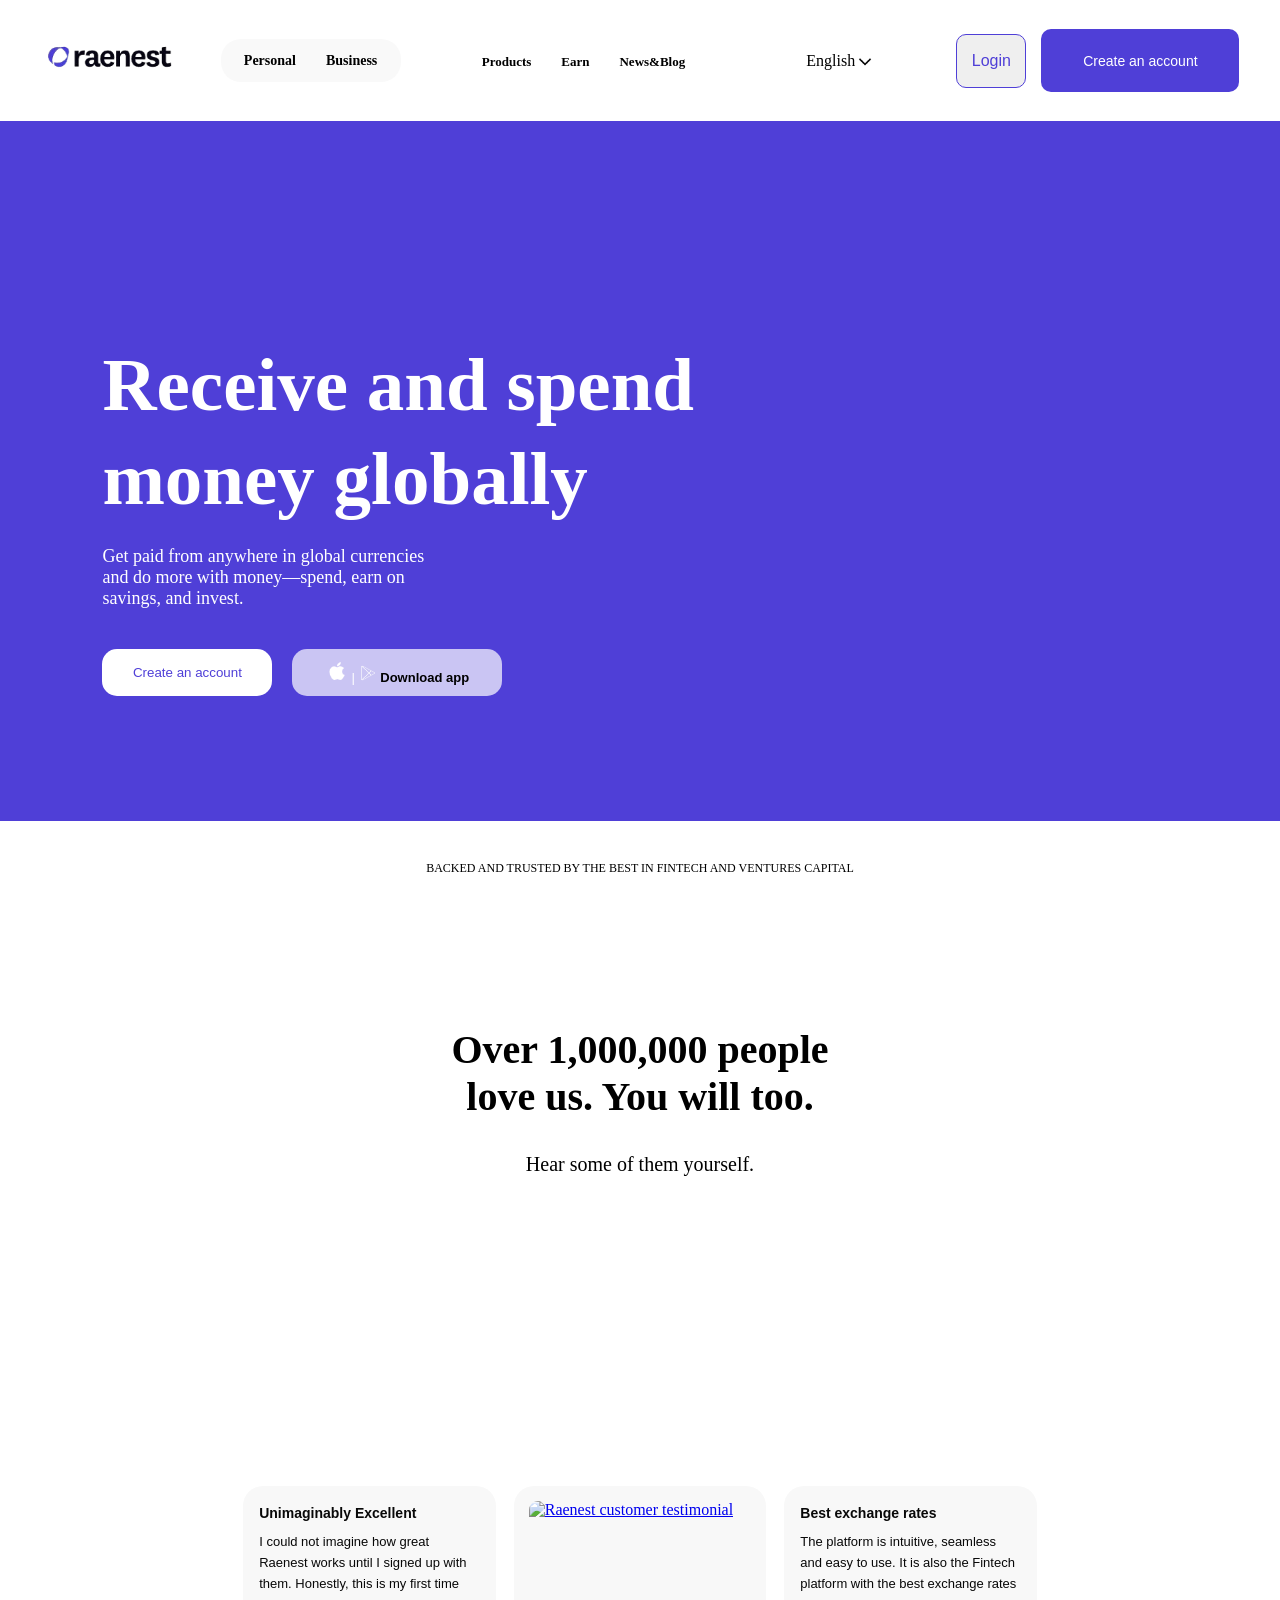
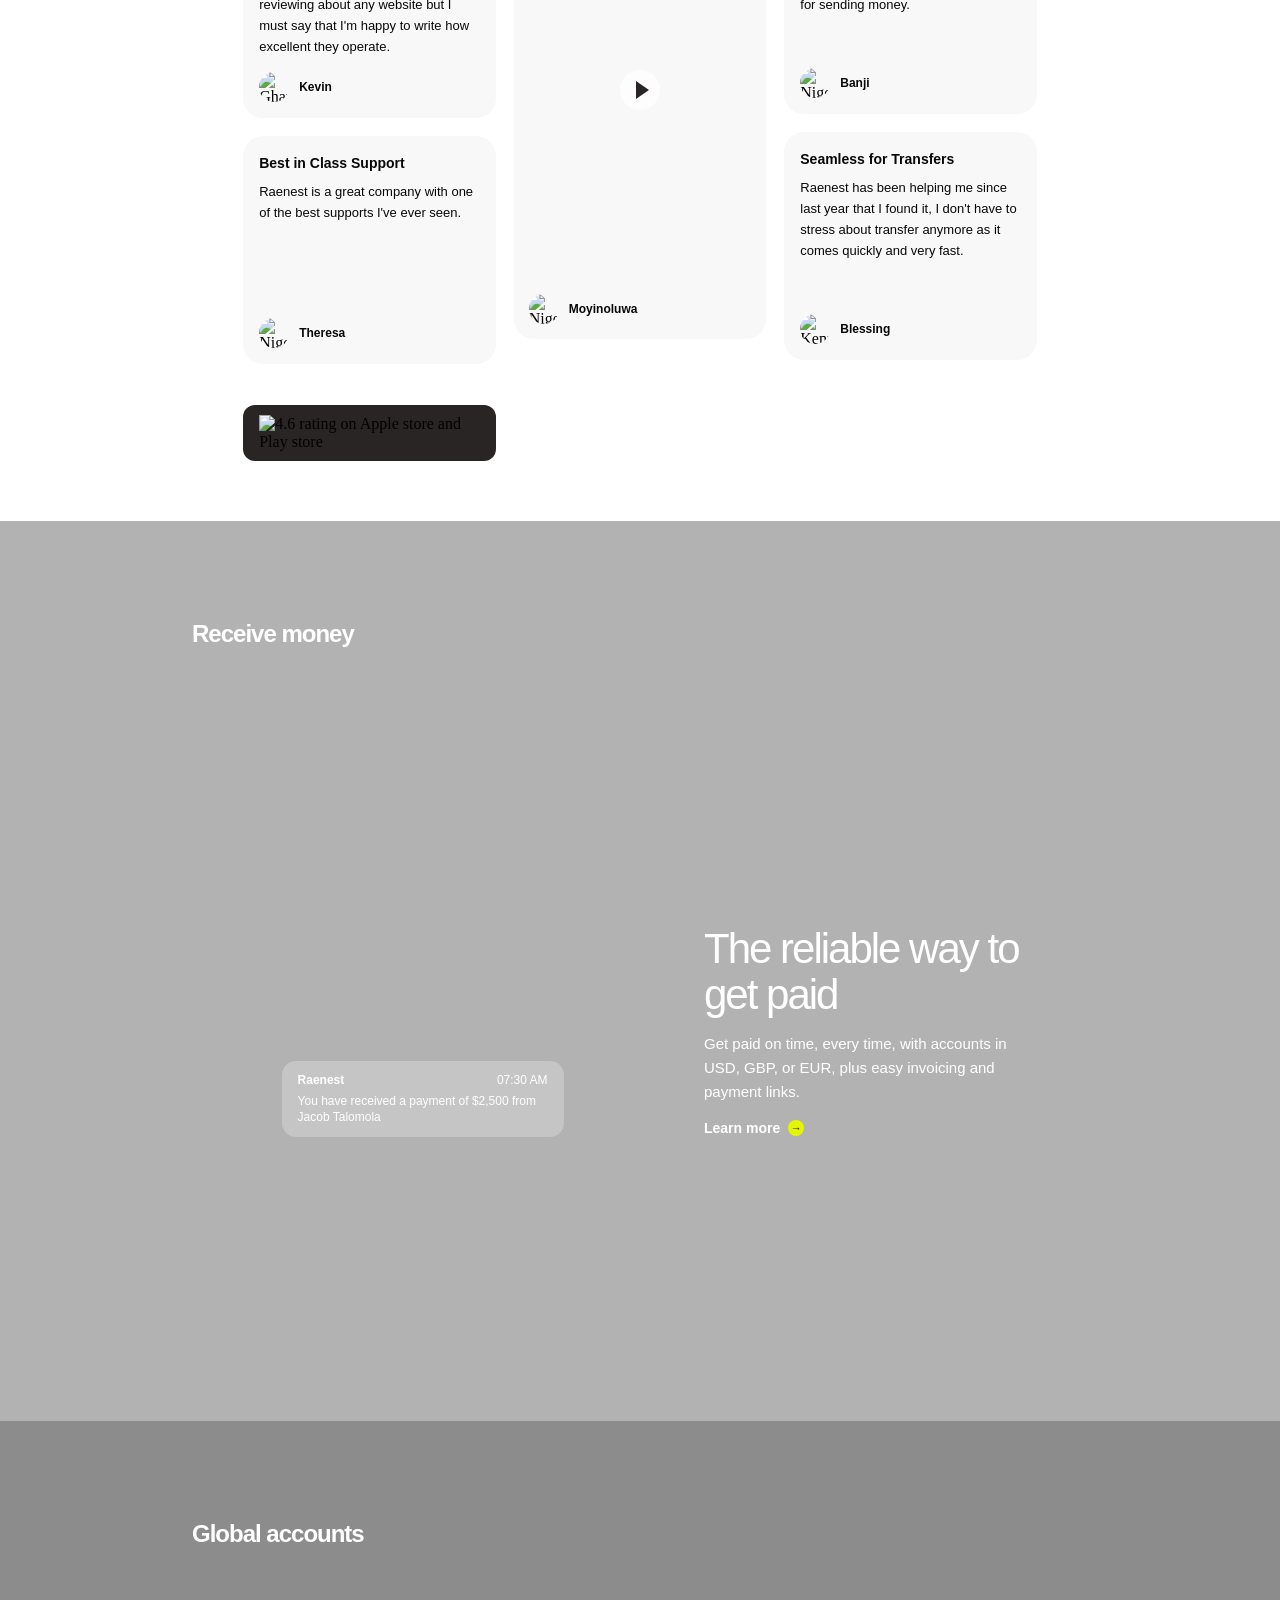
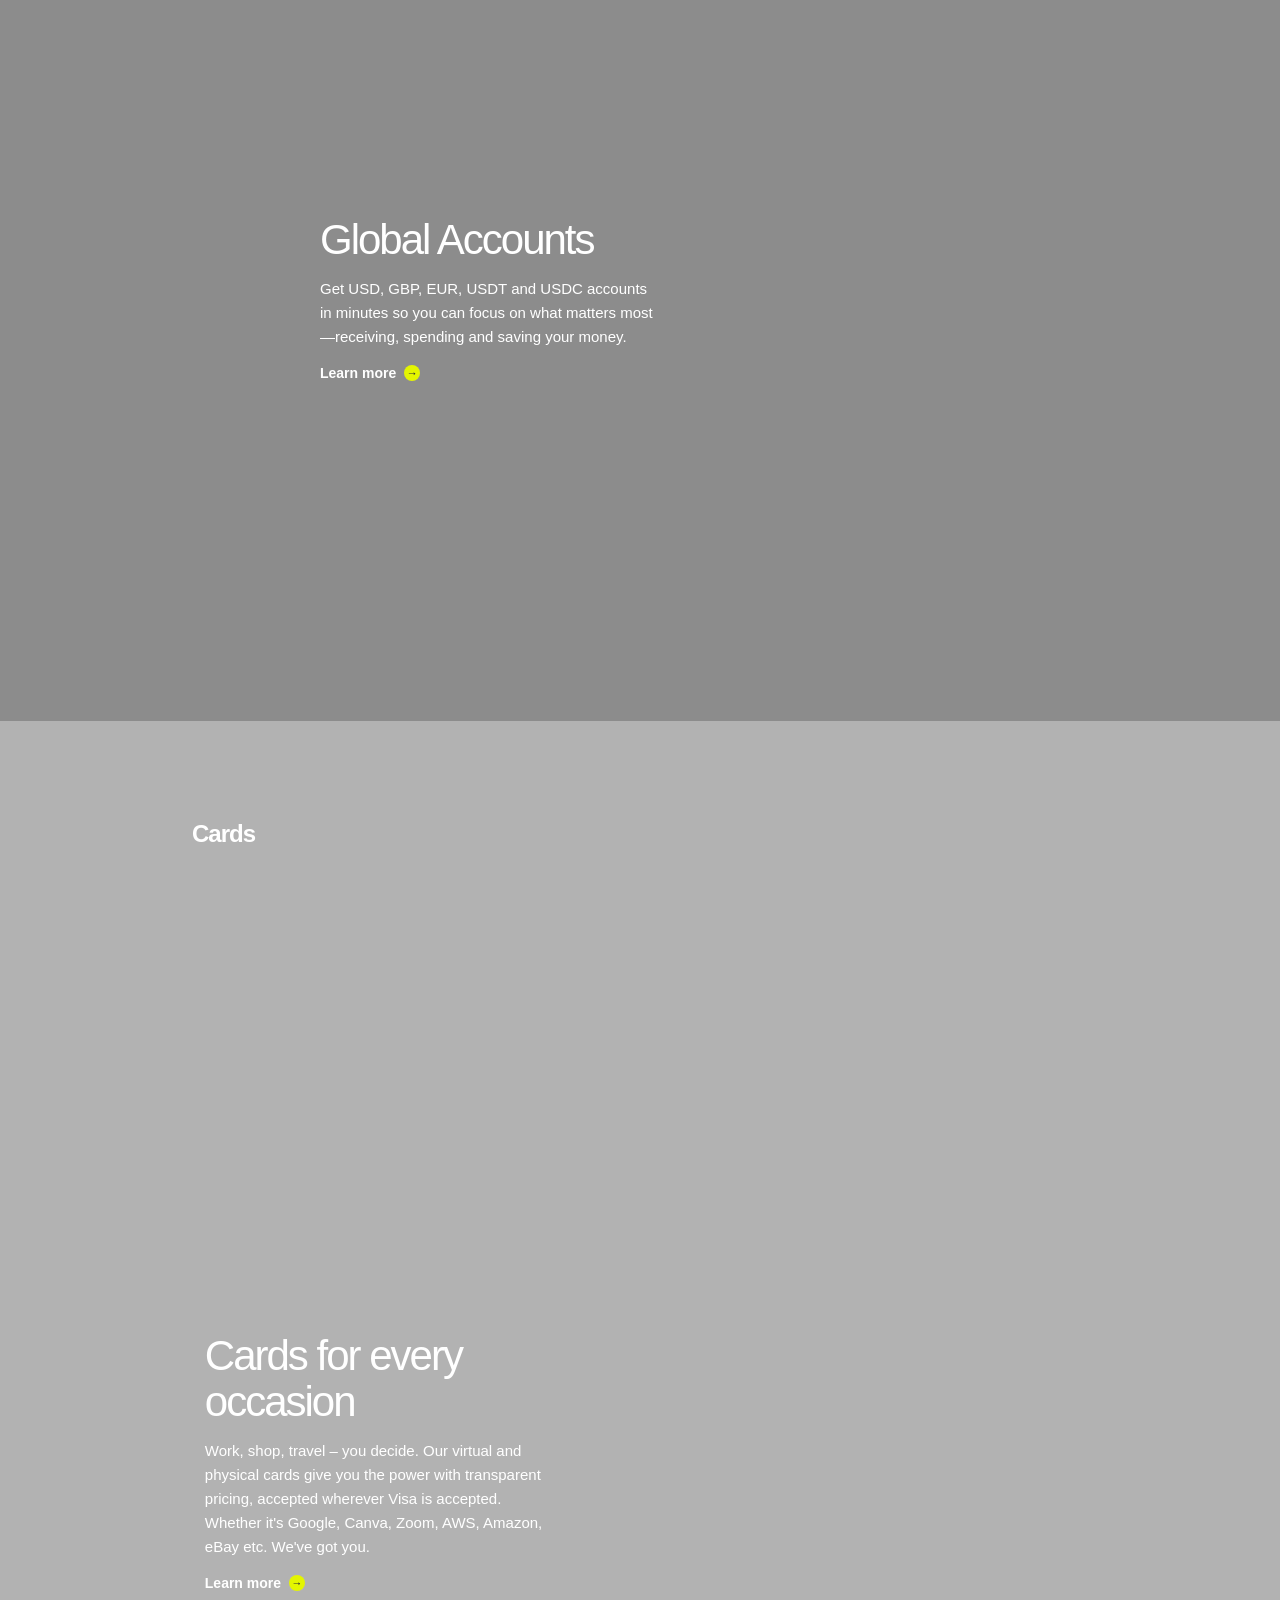
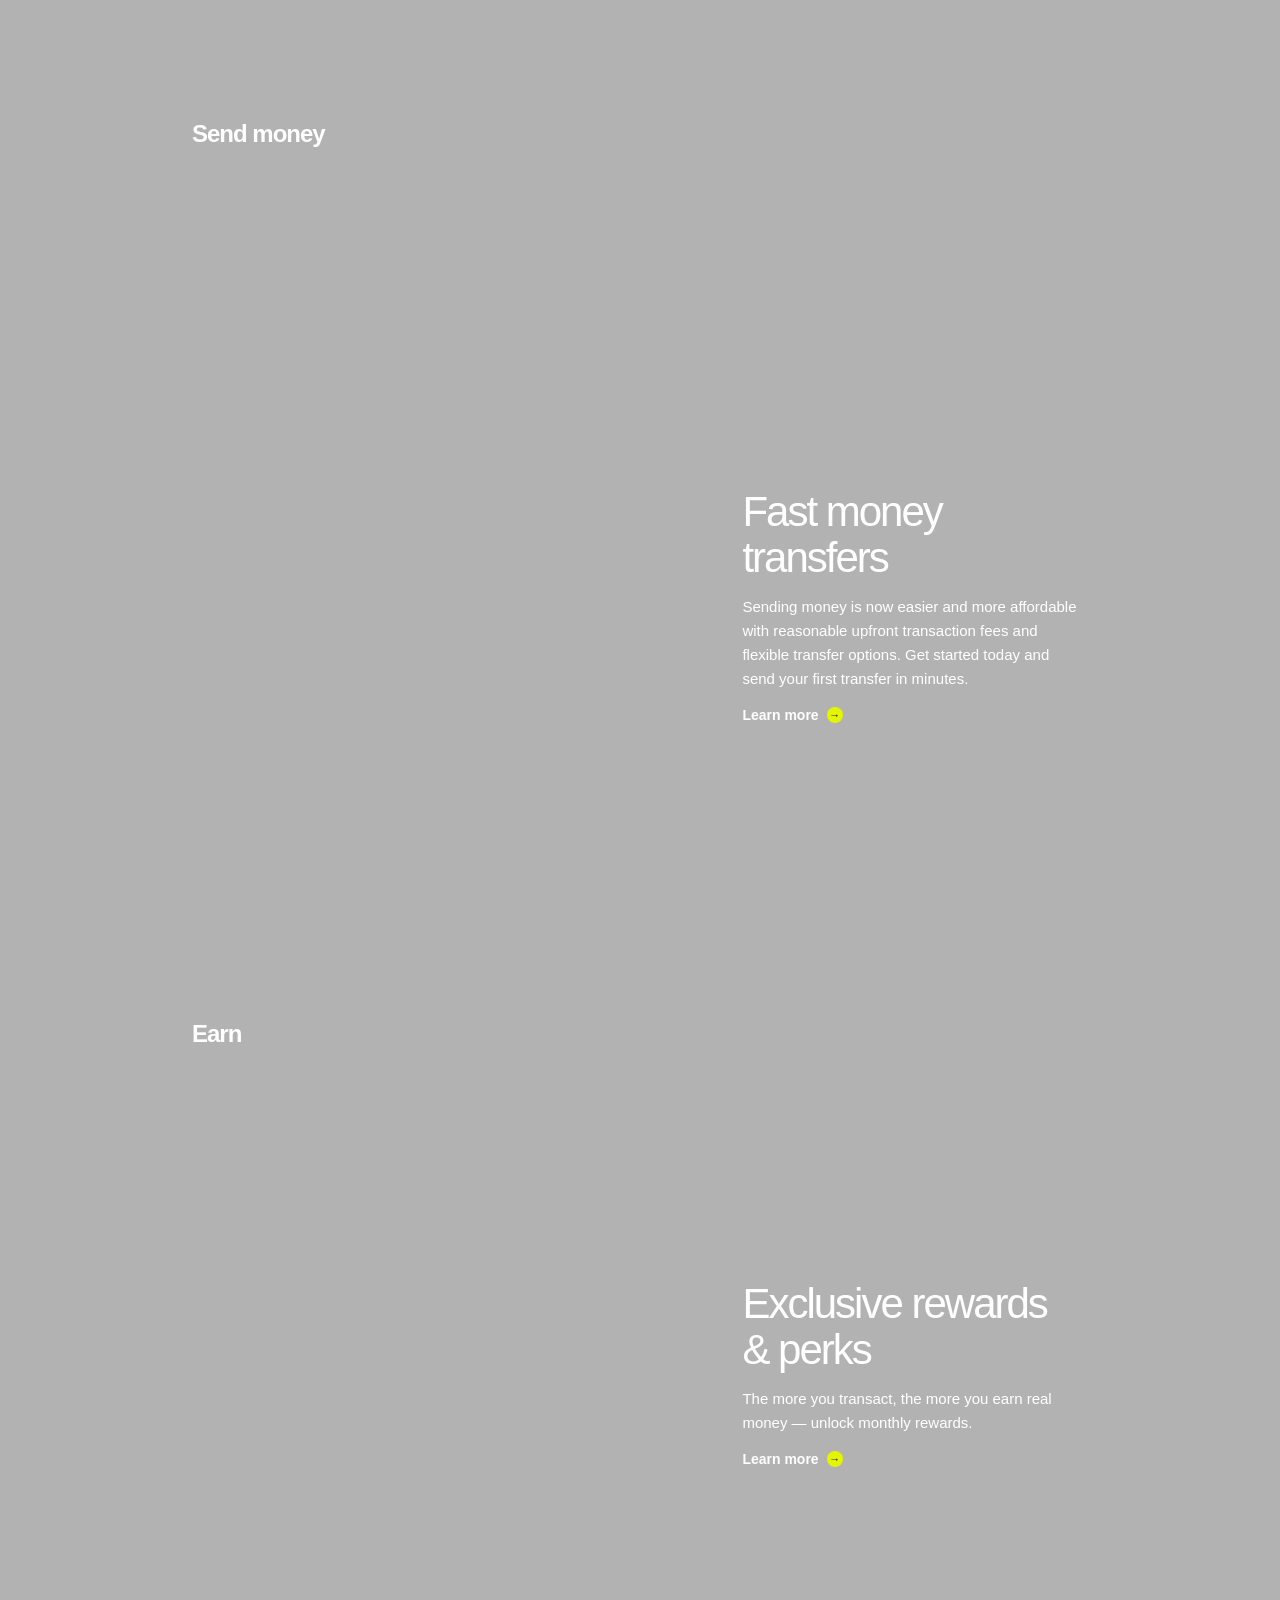
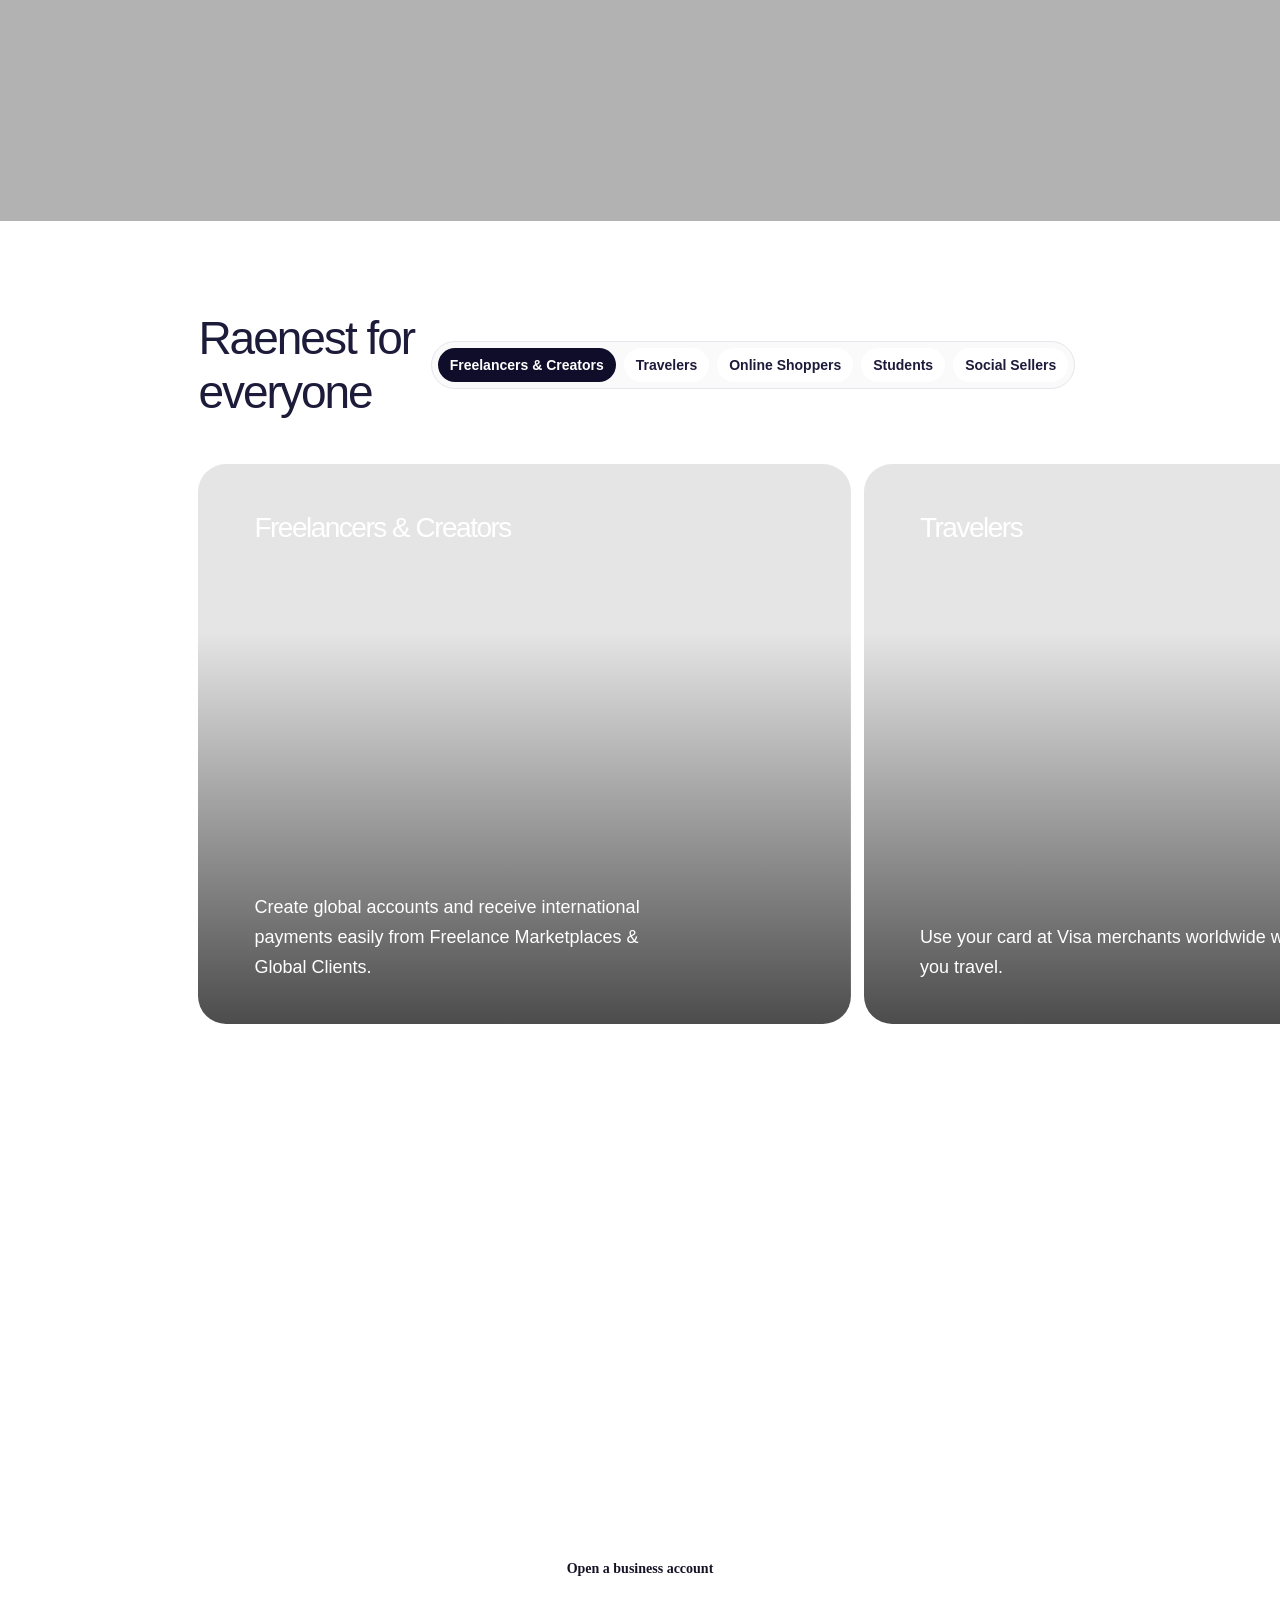
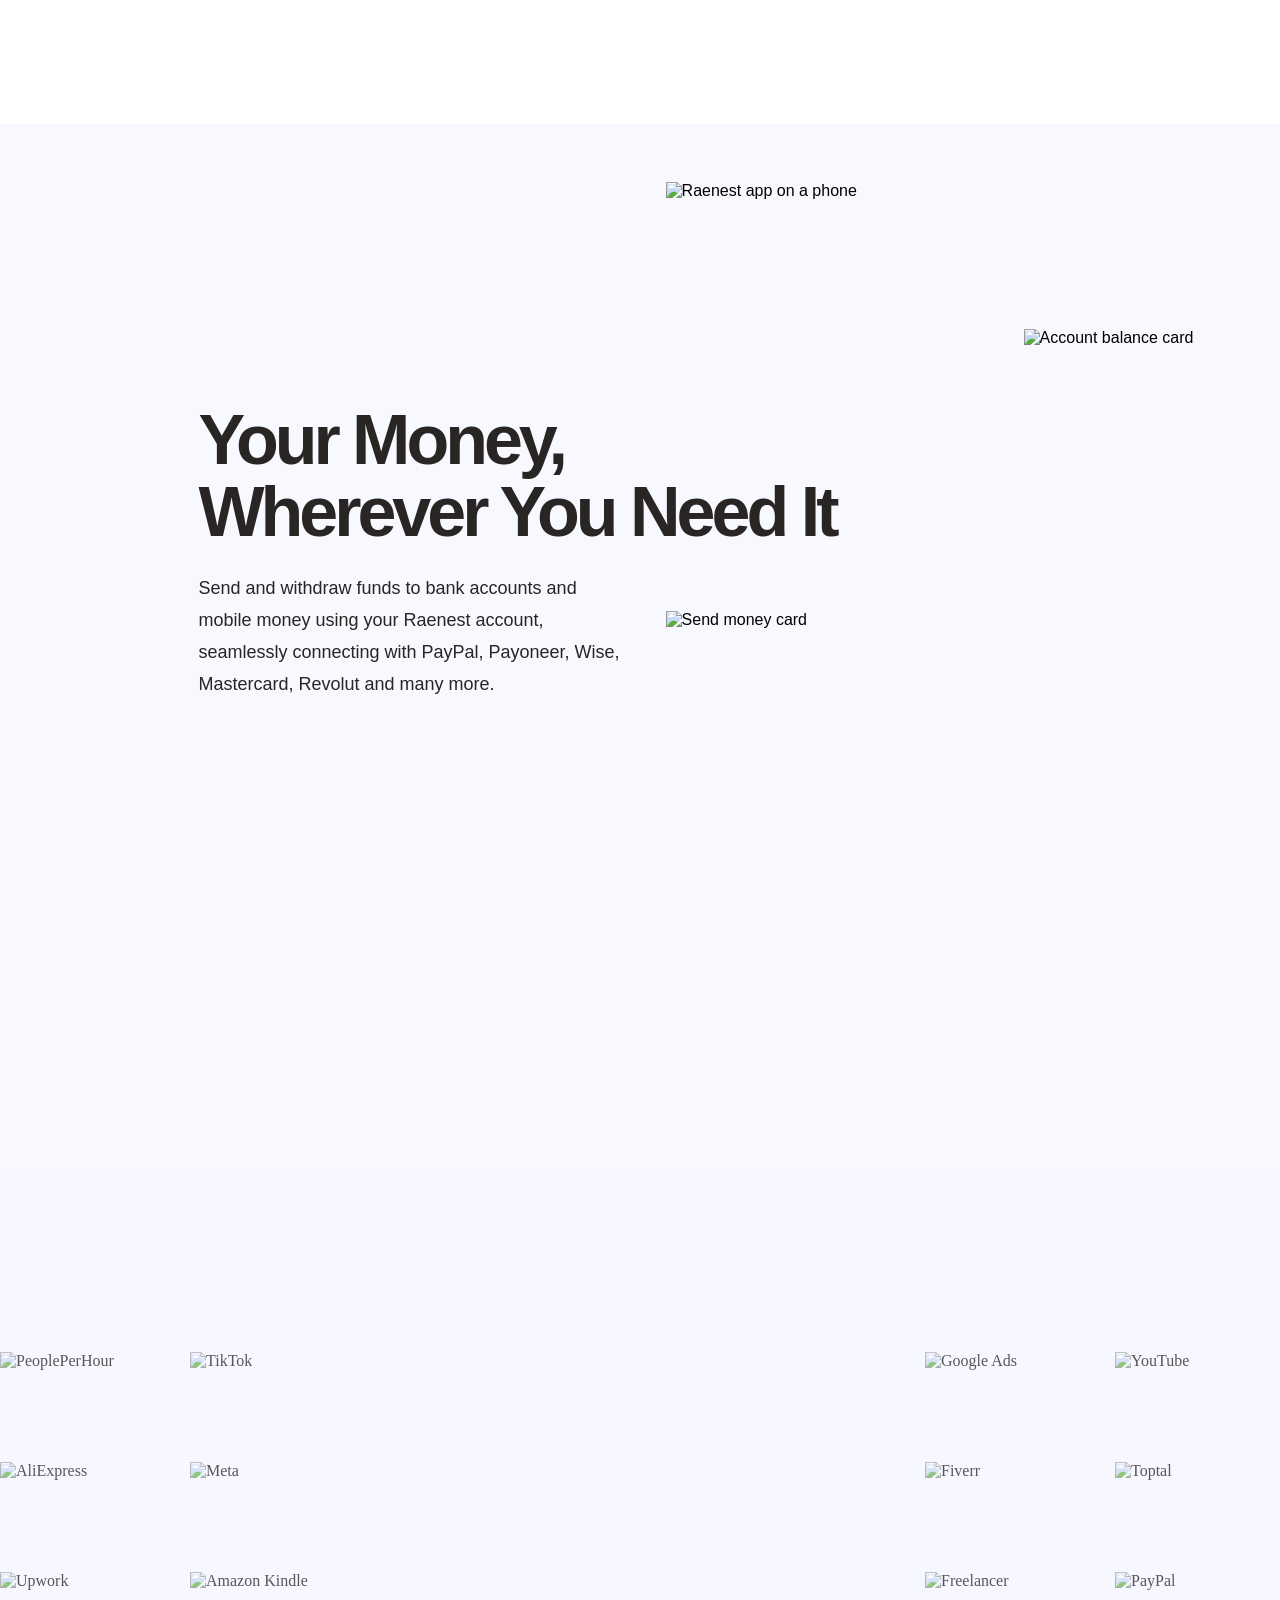
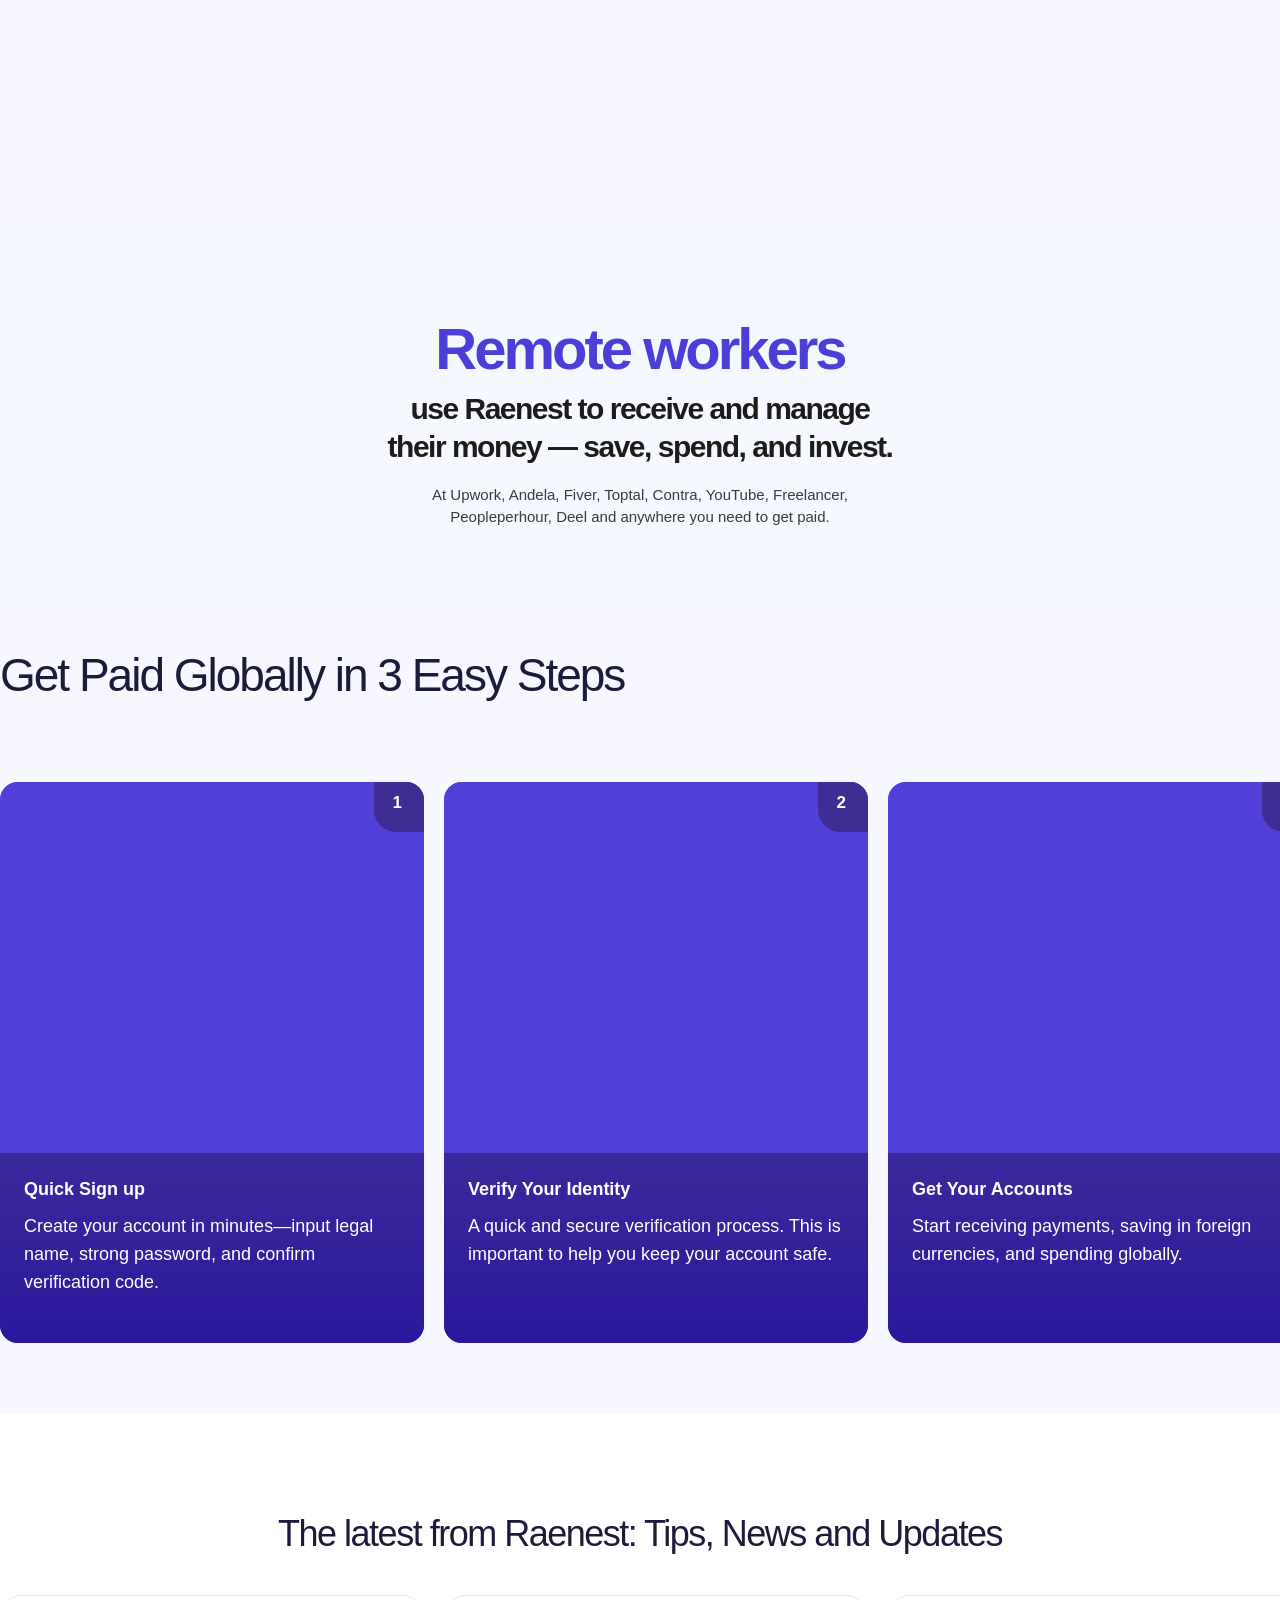
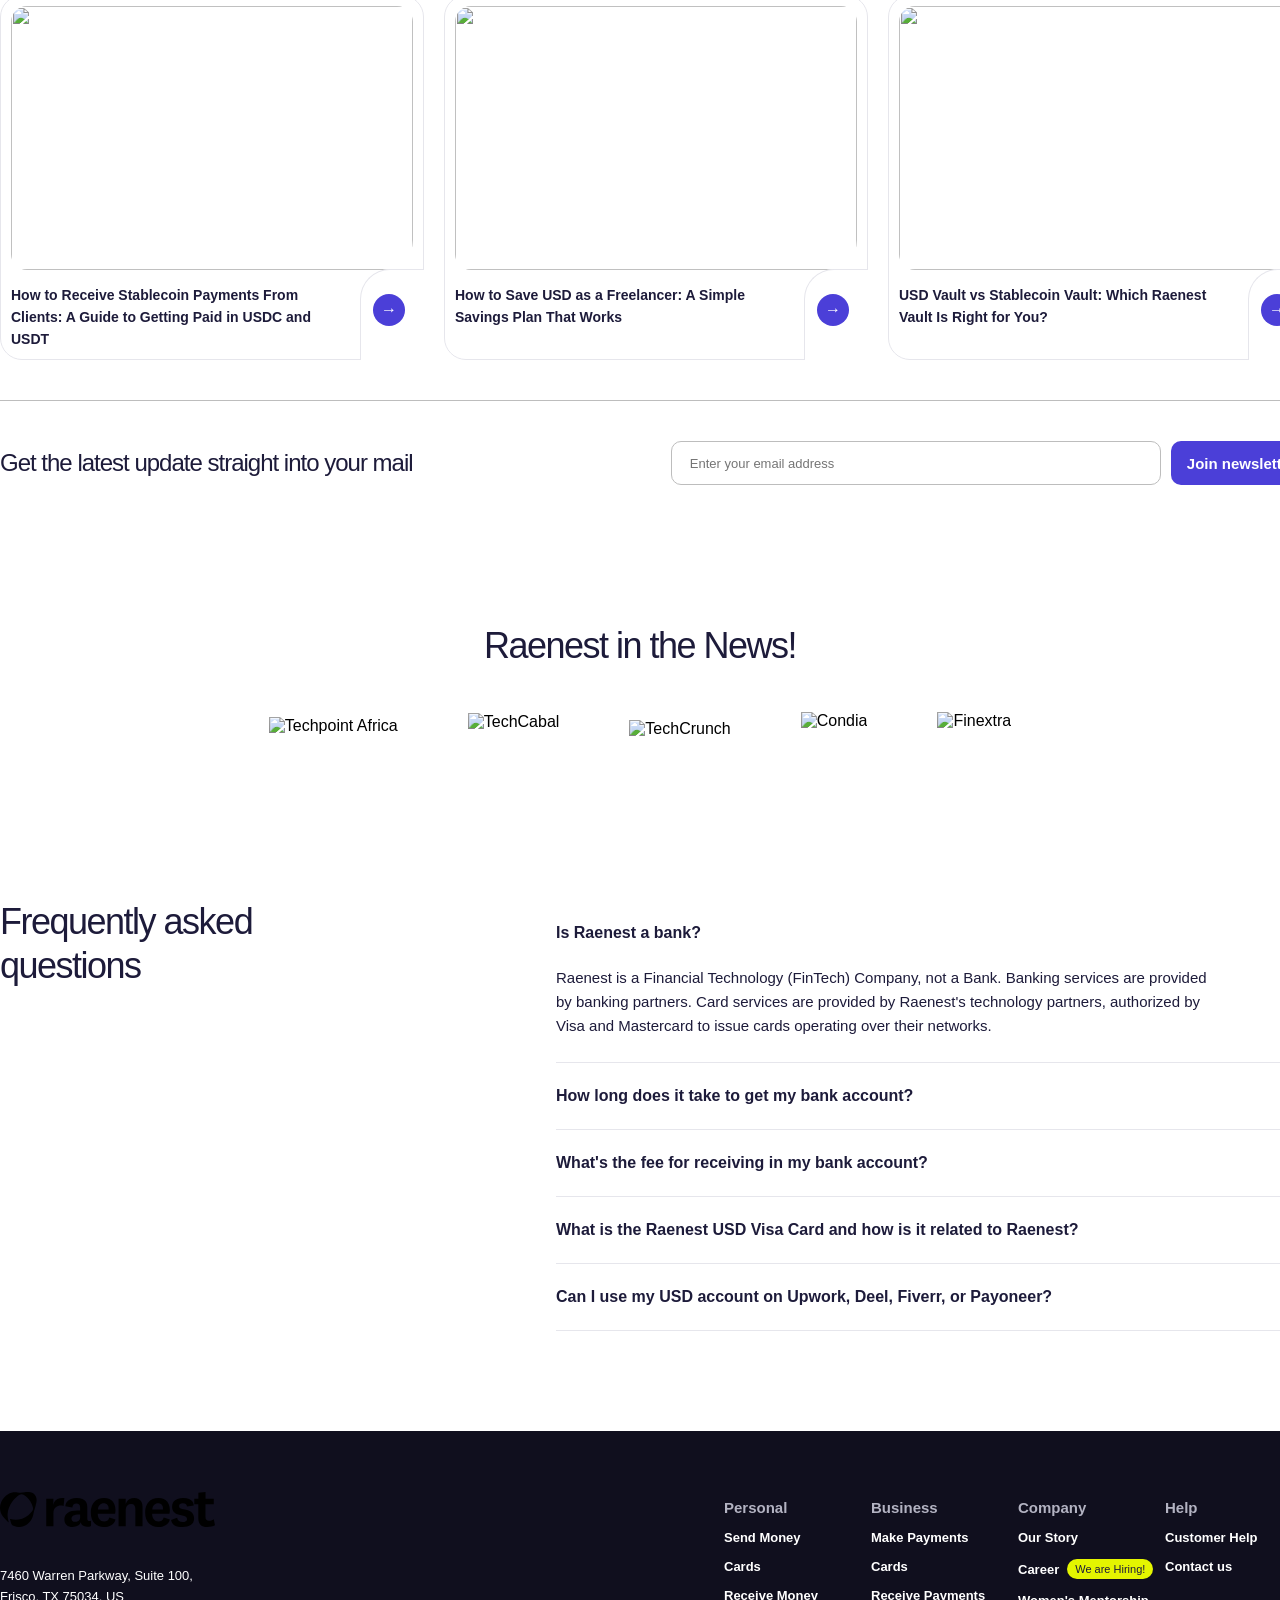
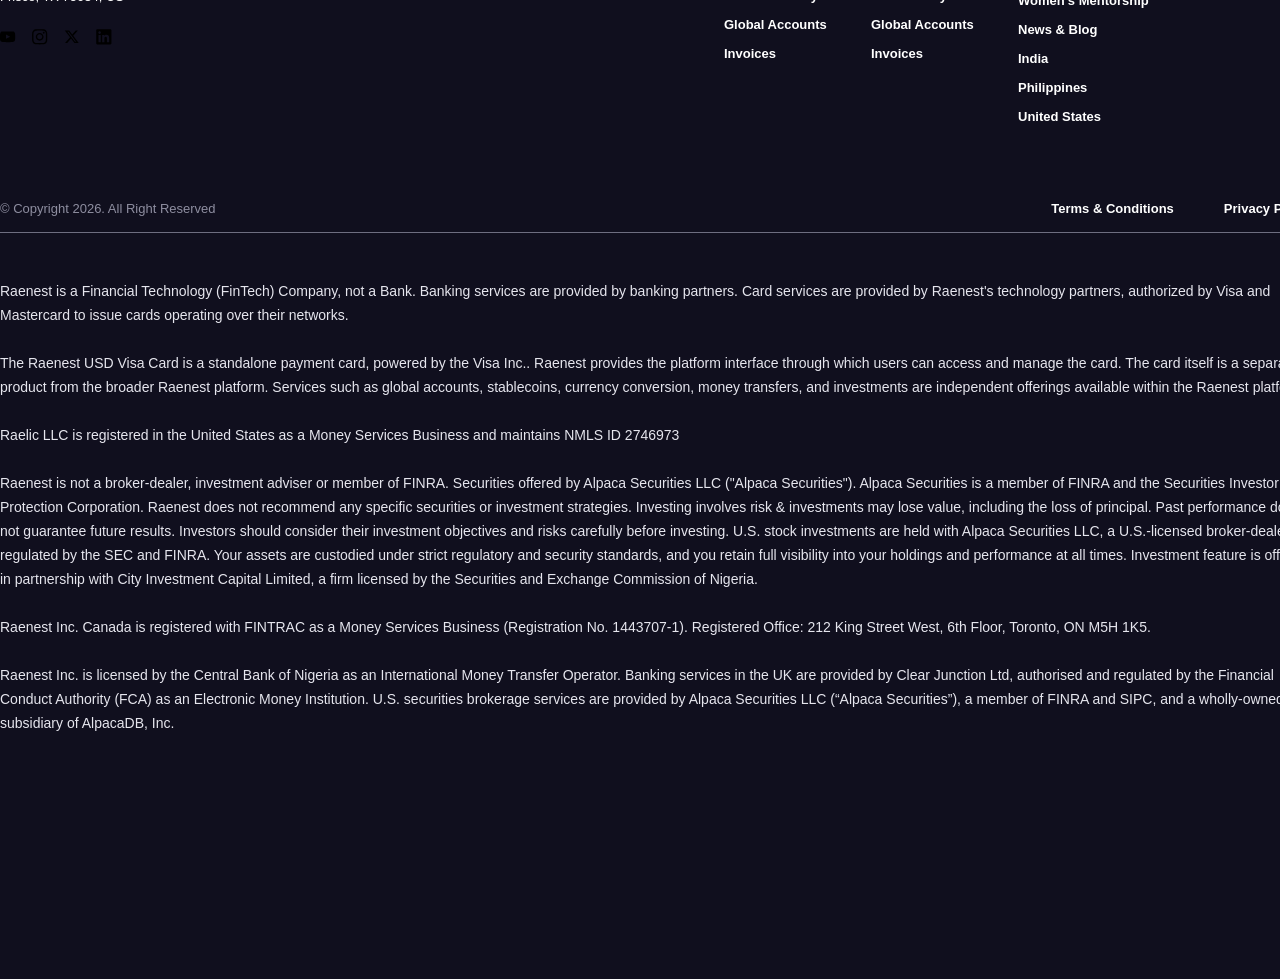
==== index.html @ e247057a "initial website upload" ====
<!DOCTYPE html>
<html lang="en">
<head>
    <meta charset="UTF-8">
    <meta name="viewport" content="width=device-width, initial-scale=1.0">
    <title>Primary</title>
    <link rel="stylesheet" href="styling.css">
    <link href="https://cdn.jsdelivr.net/npm/bootstrap@6.0.0-alpha.1/dist/css/bootstrap.min.css" rel="stylesheet" integrity="sha384-B/GM4XqrwHnWXNOWMbloTmrYXZg10cakYGmpfsR/bbzQ6JAJI4ihuyADKLnBgrCe" crossorigin="anonymous">
<script type="module" src="https://cdn.jsdelivr.net/npm/bootstrap@6.0.0-alpha.1/dist/js/bootstrap.bundle.min.js" integrity="sha384-1a/pXj49ZQ1aHEmrJ+gMw1otqoVsYwlEnlD8mIfY2TV03r20Y0CN7uqx1tQogjPL" crossorigin="anonymous"></script>
</head>
<body>
    <nav>
   <div class="right">
     <a href="./index.html"><img src="rae-removebg-preview.png" alt="" width="140px"></a>
     <div class="nav-links">
    <a href="index.html">Personal</a>
    <a href="business.html">Business</a>
</div>
   </div>

    <div class="dropdown">
      <!-- products-items  -->

        <div class="products-items">
        <a href="" class="boss">Products</a>

        <div class="list">
        
         <a href="" class="item">
          <div class="normal"><img src="https://cdn.prod.website-files.com/67d8614570bbea9ea5932686/680ce2bf1e6a785ba85c13cb_Transfer.svg" alt=""></div>
         
         <div class="droptext">
        <h6>Send Money</h6>
          <small>Global money transfers</small>
            </div>
            </a>

             <a href="" class="item">
              <div class="normal">
         <img src="https://cdn.prod.website-files.com/67d8614570bbea9ea5932686/68239c0dc29e29453547ee6a_cards.svg" alt="">
         </div>
         <div class="droptext">
        <h6>Cards</h6>
          <small>Virtual and physical cards for you </small>
            </div>
            </a>
               <a href="" class="item">
                <div class="normal">
         <img src="https://cdn.prod.website-files.com/67d8614570bbea9ea5932686/680ce2a61e6a785ba85c078c_payment.svg" alt="">
         </div>
         <div class="droptext" >
        <h6>Receive Money</h6>
          <small>Receive money from over 190 countries</small>
            </div>
            </a>

                 <a href="" class="item">
                  <div class="normal">
         <img src="https://cdn.prod.website-files.com/67d8614570bbea9ea5932686/680ce2953da744757b732669_account.svg" alt="">
         </div>
         <div class="droptext"> 
        <h6>Global Account</h6>
          <small>Multi-currency accounts easily accessible</small>
            </div>
            </a>

               <a href="" class="item">
                <div class="normal">
         <img src="https://cdn.prod.website-files.com/67d8614570bbea9ea5932686/680ce2d0e8ed903a584503c4_invoices.svg" alt="">
         </div>
         <div class="droptext">
        <h6>Invoices</h6>
          <small>Smart invoicing for professionals</small>
            </div>
            </a>

                <a href="" class="item">
                  <div class="normal">
         <img src="https://cdn.prod.website-files.com/67d8614570bbea9ea5932686/695ce6f93717922d4d1199cd_Investment.png" alt="">
         </div>
         <div class="droptext">
        <h6>US Stocks</h6>
          <small>Buy U.S. Stocks on Raenest with ease</small>
            </div>
            </a>
               <a href="" class="item">
                <div class="normal">
         <img src="https://cdn.prod.website-files.com/67d8614570bbea9ea5932686/696a46376def75bcf4f008f6_Icon.png" alt="">
         </div>
         <div class="droptext">
        <h6>Upwork</h6>
          <small>Upwork earnings to Raenest in under one hour</small>
            </div>
            </a>
               <a href="" class="item">
                <div class="normal">
         <img src="https://cdn.prod.website-files.com/67d8614570bbea9ea5932686/696a7dbfd07b3600199ad467_Item.png" alt="" width="35px">
         </div>
         <div class="droptext">
        <h6>Stablecoins</h6>
          <small>Receive USDC & USDT on Raenest</small>
            </div>
            </a>
              <a href="" class="item">
                <div class="black">
         <img src="payment.svg" alt="">
         </div>
         <div class="droptext">
        <h6>Make Payments</h6>
          <small>Global money transfer</small>
            </div>
            </a>
              <a href="" class="item">
                <div class="black">
         <img src="https://cdn.prod.website-files.com/67d8614570bbea9ea5932686/680cde6cfcd2063f0f42a850_card.svg" alt="">
         </div>
         <div class="droptext">
        <h6>Cards</h6>
          <small>Virtual and physical cards for you</small>
            </div>
            </a>

                <a href="" class="item">
                  <div class="black">
         <img src="https://cdn.prod.website-files.com/67d8614570bbea9ea5932686/680cdeccfcd2063f0f42dee3_payment.svg" alt="">
         </div>
         <div class="droptext">
        <h6>Receive Payments</h6>
          <small>Receive money from anywhere in the world</small>
            </div>
            </a>

                    <a href="" class="item">
                      <div class="black">
         <img src="https://cdn.prod.website-files.com/67d8614570bbea9ea5932686/680cde85bc4bdc0ef62cf41f_account.svg" alt="">
         </div>
         <div class="droptext">
        <h6>Global Account</h6>
          <small>Multi-currency accounts easily accessible</small>
            </div>
            </a>
        </div>
        </div>

        <!-- earn items -->

        <div class="earn-items">
            <a href="" class="boss">Earn</a>
            <div class="list2">
               <a href="" class="item">
          <div class="normal"><img src="https://cdn.prod.website-files.com/67d8614570bbea9ea5932686/680ce36fd81697df3fcadbd6_Referrals.svg" alt=""></div>
         
         <div class="droptext">
        <h6>Referal</h6>
          <small>Share Raenest and Earn</small>
            </div>
            </a>

             <a href="" class="item">
          <div class="normal"><img src="https://cdn.prod.website-files.com/67d8614570bbea9ea5932686/680ce2ec27b16308a5434836_Creator%20Club.svg" alt=""></div>
         
         <div class="droptext">
        <h6>Craetor Club</h6>
          <small>Get paid to promote Raenest</small>
            </div>
            </a>

             <a href="" class="item">
          <div class="normal"><img src="https://cdn.prod.website-files.com/67d8614570bbea9ea5932686/680ce343d4a3798fc70686c3_Rewards.svg" alt=""></div>
         
         <div class="droptext">
        <h6>Rewards</h6>
          <small>Earn while you spend</small>
            </div>
            </a>

            <a href="" class="item">
          <div class="black"><img src="https://cdn.prod.website-files.com/67d8614570bbea9ea5932686/680ce3668021e647f3039d43_Referrals.svg" alt=""></div>
         
         <div class="droptext">
        <h6>Referral</h6>
          <small>Share Raenest and Earn</small>
            </div>
            </a>
              <a href="" class="item">
          <div class="black"><img src="https://cdn.prod.website-files.com/67d8614570bbea9ea5932686/680ce34bd4a3798fc70689d6_Rewards.svg" alt=""></div>
         
         <div class="droptext">
        <h6>Rewards</h6>
          <small>Earn while you spend</small>
            </div>
            </a>
            <hr>
            </div>

        </div>

        <div>
            <a href="" class="boss">News&Blog</a>
        </div>
   </div>

<div class="count">
   <div class="countries">
    <a href="" class="english">
        <img src="https://cdn.prod.website-files.com/67d85bdb392a92fa03e2f524/6a8ad5b610c1d2eadf1f2178_united-kingdom%20(1).png" alt="" width="30px">
        <div class="icons">
            <span>English</span>
    <img src="akar-icons--chevron-down-small.png" alt="" width="20px">
    </div>

    <div class="lang">
      <a href="" class="eng">English</a>
      <a href=""> Spanish(Argentina)</a>
      <a href="">French</a>
      <a href=""> Portuguese(Brazil)</a>
      <a href=""> Spanish(Colombia)</a>
    </div>
        </div>
    
    </a>
    
   </div>

   <div class="butt">
    <button class="login"><a href="">Login</a></button>
    <button class="create"><a href="">Create an account</a></button>
   </div>

   <!-- <input type="checkbox" id="menu"> -->
   <div class="menu">
   <img src="andrsrxn--menu-burger.png" alt="">
   </div>

    </nav>

    <section class="raenest-sect">
<div class="firstdiv ">

  <div class="receive">
      <div class="animation">
        <div class="animate">
           <div class="carry">
          <img src="https://cdn.prod.website-files.com/67d85bdb392a92fa03e2f524/67fd3978144edecc8948f7ff_logo%20marquee.svg" alt="">
        </div>
         <div class="carry">
          <img src="https://cdn.prod.website-files.com/67d85bdb392a92fa03e2f524/67fd3978144edecc8948f7ff_logo%20marquee.svg" alt="">
        </div>
        </div>
      </div>

<div class="spend">
      <h1>Receive and spend <br>money globally</h1>
    <p>Get paid from anywhere in global currencies <br>and do more with money—spend, earn on <br>savings, and invest.</p>

    <div class="acc">
      <div class="creatdiv">
    <button class="creat"><a href="">Create an account</a></button>
    </div>
    <div class="design">
    <button class="ant"><a href="">
      <img src="ant-design--apple-filled.png" alt="" width="22px">
      <span class="line ">|</span>
      <img src="arcticons--google-play-store-alt.png" alt="" width="18px">
      <span class="app">Download app</span>
    </a>
  </button>
</div>

    </div>

    </div>
</div>

<div class="woman">
   <div class="womanimg">
    <img src="https://cdn.prod.website-files.com/67d85bdb392a92fa03e2f524/67fd3b6d48813d28793babef_Hero%20img%20personal.webp" alt="" width="850px">

    <img src="https://cdn.prod.website-files.com/67d85bdb392a92fa03e2f524/67dd9af140daebeba53a0da1_hero%20UI%20elements-1.png" alt="" width="300px" class="netflix">
   </div>

  
</div>
      </div>

<div class="seconddiv">
      <div class="backed">
        <p>BACKED AND TRUSTED BY THE BEST IN FINTECH AND VENTURES CAPITAL</p>
      </div>

      <div class="app-container m-auto">
        <a href="" class="apps">
          <img src="https://cdn.prod.website-files.com/67d85bdb392a92fa03e2f524/67da66e25339e051897888ee_qed.png" alt="" width="50px">
          <img src="https://cdn.prod.website-files.com/67d85bdb392a92fa03e2f524/67da66e2ddf67bd881749128_google.png" alt="" width="70px">
          <img src="https://cdn.prod.website-files.com/67d85bdb392a92fa03e2f524/67da66e289b6706c3b42531a_vp.png" alt="" width="90px">
          <img src="https://cdn.prod.website-files.com/67d85bdb392a92fa03e2f524/67da66e2ac4a8a6c96a04547_techstars.png" alt="" width="90px">
          <img src="https://cdn.prod.website-files.com/67d85bdb392a92fa03e2f524/67da66e2a1e0321127b392e8_seedstars.png" alt="" width="90px">
          <img src="https://cdn.prod.website-files.com/67d85bdb392a92fa03e2f524/6970a42908ffd82bfbc701b1_61f171f1e7e4fd0fe075a36a_n22_logo_2-p-500%20(2)%201%20(1).png" alt="" width="50px">
        </a>
      </div>

    <div class="headings">
      <div class="over">
        <h1>Over 1,000,000 people <br>love us. You will too.</h1>
      </div>
      <div class="hear">
        <p>Hear some of them yourself.</p>
      </div>
    </div>

    <div>
      <div>
        <div class="cards rounded-6" style="height: 25vh;"></div>
      
      </div>
    </div>


      <div class="reviews">

    <div class="review-column">

      <div class="review-card">
        <h3>Unimaginably Excellent</h3>
        <p>
          I could not imagine how great Raenest works until I signed up with them.
          Honestly, this is my first time reviewing about any website but I must
          say that I'm happy to write how excellent they operate.
        </p>
        <div class="reviewer">
          <img src="https://cdn.prod.website-files.com/67d85bdb392a92fa03e2f524/6807d1d28d7497fd3f35af4a_GH.webp" alt="Ghana flag">
          <span>Kevin</span>
        </div>
      </div>

      <div class="review-card">
        <h3>Best in Class Support</h3>
        <p>
          Raenest is a great company with one of the best supports I've ever seen.
        </p>
        <div class="reviewer">
          <img src="https://cdn.prod.website-files.com/67d85bdb392a92fa03e2f524/6821d0d958e5afc24453688b_ng.svg" alt="Nigeria flag">
          <span>Theresa</span>
        </div>
      </div>

    </div>

    <div class="video-block">
      <div class="video-card">

        <a href="https://www.raenest.com/#" class="video-thumb">
          <img src="https://cdn.prod.website-files.com/67d85bdb392a92fa03e2f524/680c851c995fd04d3c69dbd0_Geegpay%20testimonal-p-500.jpg" alt="Raenest customer testimonial">
          <div class="play-icon">
            <span></span>
          </div>
        </a>

        <div class="video-reviewer">
          <img src="https://cdn.prod.website-files.com/67d85bdb392a92fa03e2f524/6821d0d958e5afc24453688b_ng.svg" alt="Nigeria flag">
          <span>Moyinoluwa</span>
        </div>

      </div>
    </div>

    <div class="review-column">

      <div class="review-card">
        <h3>Best exchange rates</h3>
        <p>
          The platform is intuitive, seamless and easy to use. It is also the
          Fintech platform with the best exchange rates for sending money.
        </p>
        <div class="reviewer">
          <img src="https://cdn.prod.website-files.com/67d85bdb392a92fa03e2f524/6821d0d958e5afc24453688b_ng.svg" alt="Nigeria flag">
          <span>Banji</span>
        </div>
      </div>

      <div class="review-card">
        <h3>Seamless for Transfers</h3>
        <p>
          Raenest has been helping me since last year that I found it, I don't
          have to stress about transfer anymore as it comes quickly and very fast.
        </p>
        <div class="reviewer">
          <img src="https://cdn.prod.website-files.com/67d85bdb392a92fa03e2f524/6821d0d9dca1f99797d96f65_kny.svg" alt="Kenya flag">
          <span>Blessing</span>
        </div>
      </div>

    </div>

    <div class="rating-area">
      <div class="rating-pill">
        <img src="https://cdn.prod.website-files.com/67d85bdb392a92fa03e2f524/67da765d766109f2885b3e8b_store-rating.png" alt="4.6 rating on Apple store and Play store">
      </div>
    </div>

  </div>

  <div class="feature-stack">

    <section class="feature feature-receive">
      <span class="feature-label">Receive money</span>

      <div class="notification">
        <div class="notification-top"><b>Raenest</b><span>07:30 AM</span></div>
        <p>You have received a payment of $2,500 from Jacob Talomola</p>
      </div>

      <div class="feature-text">
        <h2>The reliable way to get paid</h2>
        <p>Get paid on time, every time, with accounts in USD, GBP, or EUR, plus easy invoicing and payment links.</p>
        <a href="#" class="learn-link">Learn more <span class="arrow-dot">&#8594;</span></a>
      </div>
    </section>

    <section class="feature feature-global">
      <span class="feature-label">Global accounts</span>

      <div class="feature-text">
        <h2>Global Accounts</h2>
        <p>Get USD, GBP, EUR, USDT and USDC accounts in minutes so you can focus on what matters most—receiving, spending and saving your money.</p>
        <a href="#" class="learn-link">Learn more <span class="arrow-dot">&#8594;</span></a>
      </div>

      <img class="floating-image" src="https://cdn.prod.website-files.com/67d85bdb392a92fa03e2f524/67dbf3dd29d1f0d510cbbadb_slider%201%20ui%20element%2002.svg" alt="">
    </section>

    <section class="feature feature-cards">
      <span class="feature-label">Cards</span>

      <img class="floating-image" src="https://cdn.prod.website-files.com/67d85bdb392a92fa03e2f524/67dd9af140daebeba53a0da1_hero%20UI%20elements-1.png" alt="">

      <div class="feature-text">
        <h2>Cards for every occasion</h2>
        <p>Work, shop, travel – you decide. Our virtual and physical cards give you the power with transparent pricing, accepted wherever Visa is accepted. Whether it's Google, Canva, Zoom, AWS, Amazon, eBay etc. We've got you.</p>
        <a href="#" class="learn-link">Learn more <span class="arrow-dot">&#8594;</span></a>
      </div>
    </section>

    <section class="feature feature-send">
      <span class="feature-label">Send money</span>

      <div class="feature-text">
        <h2>Fast money transfers</h2>
        <p>Sending money is now easier and more affordable with reasonable upfront transaction fees and flexible transfer options. Get started today and send your first transfer in minutes.</p>
        <a href="#" class="learn-link">Learn more <span class="arrow-dot">&#8594;</span></a>
      </div>
    </section>

    <section class="feature feature-earn">
      <span class="feature-label">Earn</span>

      <div class="feature-text">
        <h2>Exclusive rewards &amp; perks</h2>
        <p>The more you transact, the more you earn real money — unlock monthly rewards.</p>
        <a href="#" class="learn-link">Learn more <span class="arrow-dot">&#8594;</span></a>
      </div>
    </section>

  </div>

  <div class="audience">

    <input type="radio" name="audience" id="audience1" checked>
    <input type="radio" name="audience" id="audience2">
    <input type="radio" name="audience" id="audience3">
    <input type="radio" name="audience" id="audience4">
    <input type="radio" name="audience" id="audience5">

    <div class="audience-top">
      <h2>Raenest for everyone</h2>

      <div class="audience-tabs">
        <label for="audience1" class="audience-tab">Freelancers &amp; Creators</label>
        <label for="audience2" class="audience-tab">Travelers</label>
        <label for="audience3" class="audience-tab">Online Shoppers</label>
        <label for="audience4" class="audience-tab">Students</label>
        <label for="audience5" class="audience-tab">Social Sellers</label>
      </div>
    </div>

    <div class="audience-view">
      <div class="audience-row">

        <div class="audience-card">
          <h3>Freelancers &amp; Creators</h3>
          <p>Create global accounts and receive international payments easily from Freelance Marketplaces &amp; Global Clients.</p>
        </div>

        <div class="audience-card">
          <h3>Travelers</h3>
          <p>Use your card at Visa merchants worldwide while you travel.</p>
        </div>

        <div class="audience-card">
          <h3>Online Shoppers</h3>
          <p>Use virtual dollar cards for international shopping.</p>
        </div>

        <div class="audience-card">
          <h3>Students</h3>
          <p>Easily pay for courses, subscriptions, and study materials via our USD card.</p>
        </div>

        <div class="audience-card">
          <h3>Social Sellers</h3>
          <p>Accept payments from customers worldwide through payment links.</p>
        </div>

      </div>
    </div>

  </div>

  <section class="business-banner">
    <div class="banner-content">

      <h2>Raenest for business</h2>

      <p>
        Join over 11,000 businesses making international payments and
        <br>
        receiving money in 13+ countries on Raenest business.
      </p>

      <a href="https://app.raenest.com/register" class="banner-button">
        Open a business account
      </a>

    </div>
  </section>

  <section class="money">

    <div class="money-text">
      <h2>Your Money, <br>
        Wherever You Need It</h2>
      <p>Send and withdraw funds to bank accounts and mobile money using your Raenest account, seamlessly connecting with PayPal, Payoneer, Wise, Mastercard, Revolut and many more.</p>
    </div>

    <div class="money-visual">
      <img class="phone" src="https://cdn.prod.website-files.com/67d85bdb392a92fa03e2f524/682f5419c71336ffd4733404_Raenest%20Standing%20mockup%201.webp" alt="Raenest app on a phone">
      <img class="balance-card" src="https://cdn.prod.website-files.com/67d85bdb392a92fa03e2f524/67fe71a81bd4684160470954_money%20everywhere1.svg" alt="Account balance card">
      <img class="send-card" src="https://cdn.prod.website-files.com/67d85bdb392a92fa03e2f524/67fe71652abb49bf3261e1db_money%20everywhere2.svg" alt="Send money card">
    </div>

  </section>

  <section class="logo-section">

    <div class="side-logos">
      <img src="https://cdn.prod.website-files.com/67d85bdb392a92fa03e2f524/67dc4bf00f633246ea915879_Creator-company%20logos.png" alt="PeoplePerHour">
      <img src="https://cdn.prod.website-files.com/67d85bdb392a92fa03e2f524/67dc4bf052cb35311f420225_Creator-company%20logos-1.png" alt="TikTok">
      <img src="https://cdn.prod.website-files.com/67d85bdb392a92fa03e2f524/67dc4bf022e80fd8a66d3653_Creator-company%20logos-2.png" alt="AliExpress">
      <img src="https://cdn.prod.website-files.com/67d85bdb392a92fa03e2f524/67dc4bf0cf673574048ae41c_Creator-company%20logos-3.png" alt="Meta">
      <img src="https://cdn.prod.website-files.com/67d85bdb392a92fa03e2f524/67dc4bf0763643399f2bbbe7_Creator-company%20logos-4.png" alt="Upwork">
      <img src="https://cdn.prod.website-files.com/67d85bdb392a92fa03e2f524/67dc4bf0763643399f2bbbfc_Creator-company%20logos-5.png" alt="Amazon Kindle">
    </div>

    <div class="card-fan">
      <img class="fan-back" src="https://cdn.prod.website-files.com/67d85bdb392a92fa03e2f524/6819d4702c0fd378b392551c_Image%20back.webp" alt="">
      <img class="fan-middle" src="https://cdn.prod.website-files.com/67d85bdb392a92fa03e2f524/67fe1f188cca21f55a1c3e34_Image%20middle.webp" alt="">
      <img class="fan-front" src="https://cdn.prod.website-files.com/67d85bdb392a92fa03e2f524/67fe1f1810c4b7073c1eb0fd_image%20front.webp" alt="">
    </div>

    <div class="side-logos">
      <img src="https://cdn.prod.website-files.com/67d85bdb392a92fa03e2f524/67dc4e394bf57ab612274344_creator%20company%20logo-%20right%2006.png" alt="Google Ads">
      <img src="https://cdn.prod.website-files.com/67d85bdb392a92fa03e2f524/67dc4e39f5ac94f893e83220_creator%20company%20logo-%20right%2005.png" alt="YouTube">
      <img src="https://cdn.prod.website-files.com/67d85bdb392a92fa03e2f524/67dc4e392598c0616673cb3e_creator%20company%20logo-%20right%2003.png" alt="Fiverr">
      <img src="https://cdn.prod.website-files.com/67d85bdb392a92fa03e2f524/67dc4e39b0a720d79dbbdd76_creator%20company%20logo-%20right%2004.png" alt="Toptal">
      <img src="https://cdn.prod.website-files.com/67d85bdb392a92fa03e2f524/67dc4e39ec187bfc99953077_creator%20company%20logo-%20right%2002.png" alt="Freelancer">
      <img src="https://cdn.prod.website-files.com/67d85bdb392a92fa03e2f524/67dc4e390ab7c383a4149381_creator%20company%20logo-%20right%2001.png" alt="PayPal">
    </div>

  </section>

  <section class="word-section">

    <div class="word-window">
      <div class="word-list">
        <span>Remote workers</span>
        <span>Marketers</span>
        <span>Creators</span>
        <span>Freelancers</span>
        <span>Remote workers</span>
        <span>Marketers</span>
        <span>Creators</span>
        <span>Freelancers</span>
      </div>
    </div>

    <h3>use Raenest to receive and manage their money — save, spend, and invest.</h3>

    <p>At Upwork, Andela, Fiver, Toptal, Contra, YouTube, Freelancer, Peopleperhour, Deel and anywhere you need to get paid.</p>

  </section>

  <div class="steps">

    <h2>Get Paid Globally in 3 Easy Steps</h2>

    <div class="steps-row">

      <div class="step-card">
        <div class="step-top">
          <img src="https://cdn.prod.website-files.com/67d85bdb392a92fa03e2f524/67deaf884b0b9419f973baef_Paid%20Globally%20img.png" alt="">
          <span class="step-badge">1</span>
        </div>
        <div class="step-bottom">
          <h3>Quick Sign up</h3>
          <p>Create your account in minutes—input legal name, strong password, and confirm verification code.</p>
        </div>
      </div>

      <div class="step-card">
        <div class="step-top">
          <img src="https://cdn.prod.website-files.com/67d85bdb392a92fa03e2f524/67deaf882eff45c1fa839dbd_Paid%20Globally%20img%202.png" alt="">
          <span class="step-badge">2</span>
        </div>
        <div class="step-bottom">
          <h3>Verify Your Identity</h3>
          <p>A quick and secure verification process. This is important to help you keep your account safe.</p>
        </div>
      </div>

      <div class="step-card">
        <div class="step-top">
          <img src="https://cdn.prod.website-files.com/67d85bdb392a92fa03e2f524/680a8ffc246faf7a360ef5bf_3%20steps%20personal%203rd.webp" alt="">
          <span class="step-badge">3</span>
        </div>
        <div class="step-bottom">
          <h3>Get Your Accounts</h3>
          <p>Start receiving payments, saving in foreign currencies, and spending globally.</p>
        </div>
      </div>

    </div>
  </div>

  <div class="latest">

    <h2>The latest from Raenest: Tips, News and Updates</h2>

    <div class="last-row">

      <a href="#" class="last-card">
        <div class="last-img">
          <img src="https://cdn.prod.website-files.com/67d8614570bbea9ea5932686/6aeb5631c6ea77515058d1ca_how%20to%20receive%20stablecoin.png" alt="">
        </div>
        <h3>How to Receive Stablecoin Payments From Clients: A Guide to Getting Paid in USDC and USDT</h3>
        <span class="blog-arrow">&#8594;</span>
      </a>

      <a href="#" class="last-card">
        <div class="last-img">
          <img src="https://cdn.prod.website-files.com/67d8614570bbea9ea5932686/6aeb4e02970096c683067dca_How%20to%20save%20in%20USD.png" alt="">
        </div>
        <h3>How to Save USD as a Freelancer: A Simple Savings Plan That Works</h3>
        <span class="blog-arrow">&#8594;</span>
      </a>

      <a href="#" class="last-card">
        <div class="last-img">
          <img src="https://cdn.prod.website-files.com/67d8614570bbea9ea5932686/6aeb41f84e2b49672719824b_usd%20vs%20stablecoin.png" alt="">
        </div>
        <h3>USD Vault vs Stablecoin Vault: Which Raenest Vault Is Right for You?</h3>
        <span class="blog-arrow">&#8594;</span>
      </a>

    </div>

    <div class="newsletter">
      <h3>Get the latest update straight into your mail</h3>

      <div class="newsletter-form">
        <input type="text" placeholder="Enter your email address">
        <a href="#" class="newsletter-button">Join newsletter</a>
      </div>
    </div>

  </div>

  <div class="press">

    <h2>Raenest in the News!</h2>

    <div class="press-logos">
      <img src="https://cdn.prod.website-files.com/67d85bdb392a92fa03e2f524/6974d282ff50ab3842ae30f0_images%20(4).png" alt="Techpoint Africa">
      <img src="https://cdn.prod.website-files.com/67d85bdb392a92fa03e2f524/6974d2188a5346d4453f3396_TC-Logos_TC-Logo-_-Orange-Combination-Mark-p-1600.png" alt="TechCabal">
      <img src="PASTE-TECHCRUNCH-URL-HERE" alt="TechCrunch">
      <img src="https://cdn.prod.website-files.com/67d85bdb392a92fa03e2f524/6974d1e6c08b68dd8a635dd7_logo-condia.b26a2aa3.png" alt="Condia">
      <img src="https://cdn.prod.website-files.com/67d85bdb392a92fa03e2f524/6970ab3af79887faec24d46a_finextra-logo.png" alt="Finextra">
    </div>

  </div>

  <div class="faq">

    <h2>Frequently asked questions</h2>

    <div class="faq-list">

      <details class="faq-item" open>
        <summary>Is Raenest a bank? <span class="faq-icon"></span></summary>
        <p>Raenest is a Financial Technology (FinTech) Company, not a Bank. Banking services are provided by banking partners. Card services are provided by Raenest's technology partners, authorized by Visa and Mastercard to issue cards operating over their networks.</p>
      </details>

      <details class="faq-item">
        <summary>How long does it take to get my bank account? <span class="faq-icon"></span></summary>
        <p>Type the answer here.</p>
      </details>

      <details class="faq-item">
        <summary>What's the fee for receiving in my bank account? <span class="faq-icon"></span></summary>
        <p>Type the answer here.</p>
      </details>

      <details class="faq-item">
        <summary>What is the Raenest USD Visa Card and how is it related to Raenest? <span class="faq-icon"></span></summary>
        <p>Type the answer here.</p>
      </details>

      <details class="faq-item">
        <summary>Can I use my USD account on Upwork, Deel, Fiverr, or Payoneer? <span class="faq-icon"></span></summary>
        <p>Type the answer here.</p>
      </details>

    </div>

  </div>

  <div class="footer">
    <div class="footer-content">

      <div class="footer-top">

        <div class="footer-left">
          <img class="footer-logo" src="default.svg" alt="raenest" style="color: white;">
          <p class="footer-address">7460 Warren Parkway, Suite 100,<br>Frisco, TX 75034, US</p>
          <div class="footer-social">
            <a href="#"><img src="download.svg" alt="YouTube"></a>
            <a href="#"><img src="download (2).svg" alt="Instagram"></a>
            <a href="#"><img src="download (3).svg" alt="X"></a>
            <a href="#"><img src="download (4).svg" alt="LinkedIn"></a>
          </div>
        </div>

        <div class="footer-nav">

          <div class="footer-column">
            <h4>Personal</h4>
            <a href="#">Send Money</a>
            <a href="#">Cards</a>
            <a href="#">Receive Money</a>
            <a href="#">Global Accounts</a>
            <a href="#">Invoices</a>
          </div>

          <div class="footer-column">
            <h4>Business</h4>
            <a href="#">Make Payments</a>
            <a href="#">Cards</a>
            <a href="#">Receive Payments</a>
            <a href="#">Global Accounts</a>
            <a href="#">Invoices</a>
          </div>

          <div class="footer-column">
            <h4>Company</h4>
            <a href="#">Our Story</a>
            <a href="#" class="career">Career <span class="hiring">We are Hiring!</span></a>
            <a href="#">Women's Mentorship</a>
            <a href="https://www.raenest.com/blog">News &amp; Blog</a>
            <a href="#">India</a>
            <a href="#">Philippines</a>
            <a href="#">United States</a>
          </div>

          <div class="footer-column">
            <h4>Help</h4>
            <a href="#">Customer Help</a>
            <a href="#">Contact us</a>
          </div>

        </div>
      </div>

      <div class="footer-bar">
        <span class="copyright">© Copyright 2026. All Right Reserved</span>
        <div class="footer-legal">
          <a href="#">Terms &amp; Conditions</a>
          <a href="#">Privacy Policy</a>
        </div>
      </div>

      <div class="footer-text">
        <p>Raenest is a Financial Technology (FinTech) Company, not a Bank. Banking services are provided by banking partners. Card services are provided by Raenest's technology partners, authorized by Visa and Mastercard to issue cards operating over their networks.</p>

        <p>The Raenest USD Visa Card is a standalone payment card, powered by the Visa Inc.. Raenest provides the platform interface through which users can access and manage the card. The card itself is a separate product from the broader Raenest platform. Services such as global accounts, stablecoins, currency conversion, money transfers, and investments are independent offerings available within the Raenest platform.</p>

        <p>Raelic LLC is registered in the United States as a Money Services Business and maintains NMLS ID 2746973</p>

        <p>Raenest is not a broker-dealer, investment adviser or member of FINRA. Securities offered by Alpaca Securities LLC ("Alpaca Securities"). Alpaca Securities is a member of FINRA and the Securities Investor Protection Corporation. Raenest does not recommend any specific securities or investment strategies. Investing involves risk &amp; investments may lose value, including the loss of principal. Past performance does not guarantee future results. Investors should consider their investment objectives and risks carefully before investing. U.S. stock investments are held with Alpaca Securities LLC, a U.S.-licensed broker-dealer regulated by the SEC and FINRA. Your assets are custodied under strict regulatory and security standards, and you retain full visibility into your holdings and performance at all times. Investment feature is offered in partnership with City Investment Capital Limited, a firm licensed by the Securities and Exchange Commission of Nigeria.</p>

        <p>Raenest Inc. Canada is registered with FINTRAC as a Money Services Business (Registration No. 1443707-1). Registered Office: 212 King Street West, 6th Floor, Toronto, ON M5H 1K5.</p>

        <p>Raenest Inc. is licensed by the Central Bank of Nigeria as an International Money Transfer Operator. Banking services in the UK are provided by Clear Junction Ltd, authorised and regulated by the Financial Conduct Authority (FCA) as an Electronic Money Institution. U.S. securities brokerage services are provided by Alpaca Securities LLC (“Alpaca Securities”), a member of FINRA and SIPC, and a wholly-owned subsidiary of AlpacaDB, Inc.</p>
      </div>

    </div>
  </div>
  
    </section>
    
</body>
</htm
---- styling.css ----
body {
    margin: 0;
    padding: 0;
    max-width: 100%;
}
nav {
    display: flex;
    align-items: center;
    justify-content: space-around;
    background-color: white;
    top: 0;
    position: sticky;
    width: 100%;
    height: 9vh;
    padding-top: 20px;
    z-index: 100;
}
.login a {
    text-decoration: none;
    font-size: 16px;
    color: #4F3FD7;
    font-weight: 800px;
}
.butt {
    display: flex;
    gap: 15px;
    align-items: center;
}
.login {
    width: 70px;
    height: 6vh;
    border-radius: 10px;
    border: 1px solid #4F3FD7;
}
.create a {
    text-decoration: none;
    color: white;
    font-size: 14px;
}
.create {
    background-color: #4F3FD7;
    border: none;
    width: 22vh;
    height: 7vh;
    border-radius: 10px;
}
.nav-links a {
    color: black;
    text-decoration: none;
    font-weight: 550;
    font-size: 14px;
}
.right {
    display: flex;
    align-items: center;
    gap: 40px;
}
.nav-links {
    width: 180px;
    height: 43px;
    background-color: #F9F9F9 ;
    display: flex;
    align-items: center;
    justify-content: center;
    gap: 30px;
    border-radius: 20px;
}
.boss {
    text-decoration: none;
    color: black;
    font-weight: 550;
    font-size: 13px;
}
.dropdown {
    display: flex;
    gap: 30px;
    align-items: center;
}
.english {
    display: flex;
    align-items: center;
    text-decoration: none;
    color: black;
    gap: 10px;
}
.icons {
    display: flex;
    align-items: center;
}
.icons span {
    font-size: 16px;
}
.item  {
    text-decoration: none;
    color: black;
    display: flex;
    align-items: center;
    gap: 15px;
    width: 100%;
    border-radius: 8px;
    padding: 12px;
}
.item h6 {
    font-size: 15px;
}
.item small {
    font-size: 13px;
    color: grey;
}
.products-items {
    position: relative;
}
.list {
    position: absolute;
    display: none;
    width: 400px;
    max-height: 85vh;
    background-color: white;
    border: 1px solid #E5E5E5;
    border-radius: 15px;
    padding: 15px;
    z-index: 500;
    top: 100%;
    left: -200px;
    overflow-y: auto;
    scrollbar-width: none;
}
.products-items:hover .list {
    display: block;
}
.droptext {
    display: flex;
    flex-direction: column;
    /* gap: 5px; */
}
.normal {
    width: 36px;
    height: 36px;
    background-color: #F9F9F9;
    border-radius: 10px;
    display: flex;
    align-items: center;
    justify-content: center;
}
.black {
    width: 36px;
    height: 36px;
    background-color: #090615;
    border-radius: 10px;
    display: flex;
    align-items: center;
    justify-content: center;
}
.item:hover {
    background-color: rgb(128, 128, 128,0.1);
}
.list2 {
    position: absolute;
    display: none;
    width: 320px;
    max-height: 85vh;
    background-color: white;
    border: 1px solid #E5E5E5;
    border-radius: 15px;
    padding: 15px;
    z-index: 500;
    top: 100%;
    left: -200px;
}
.earn-items {
    position: relative;
}
.earn-items:hover .list2 {
    display: block;
}
hr {
    color: #4F3FD7;
}
.lang a{
    text-decoration: none;
    color: black;
    display: flex;
    flex-direction: column;
}
.lang {
    position: absolute;
    display: none;
    width: 210px;
    height: 22vh;
    background-color: #F5F5F5;
    padding: 10px 20px 10px 15px;
    border-radius: 15px;
}
.countries {
    position: relative;
}
.countries:hover .lang {
    display: block;
}
.eng {
    font-weight: bold;
}
.menu {
    display: none;
}
.raenest-sect {
    width: 100%;
    margin: 0;
    height: 9000px;
}
.firstdiv {
    background-color: #4F3FD7;
    width: 100%;
    height: 700px;
    margin-top: 20px;
    background-image: url(https://cdn.prod.website-files.com/67d85bdb392a92fa03e2f524/681149da8df0d9921c04e3fc_hero%20bg.svg);
    background-position: center;
    background-repeat: no-repeat;
    background-size: cover;
    position: relative;
    overflow: hidden;
    display: flex;
    justify-content: space-around;

}
.carry {
    display: flex;
    padding-top: 70px; 
    flex-shrink: 0;
    /* animation: moving 16s linear infinite; */

}
.animation {
    width: 100%;
    overflow: hidden;
    scrollbar-width: none;
}
.animate {
    display: flex;
    gap: 20px;
    animation: moving 12s linear infinite;
}
@keyframes moving {
    0% {
        transform: translateX(0);
    }
    100% {
        transform: translateX(-50%);
    }
}
.spend{
    width: 55%;
    position: absolute;
    left: 8%;
    top: 125px;
    z-index: 2;
    margin-top: 30px;
}
.spend h1 {
    color: white;
    font-size: 75px;
    line-height: 1.25;
    margin-bottom: 20px;
    
    /* white-space: nowrap; */

}
.spend p {
    color: white;
    font-size: 18px;
}
.receive {
    width: 100%;
    overflow: hidden;
    padding-top: 25px;
    padding-right: 50%;
    margin-left: 110px;
}
.creat {
    width: 170px;
    height: 47px;
    border: none;
    border-radius: 15px;
    background-color: white;
}
.creat a {
    text-decoration: none;
    color: #4F3FD7;
}
.ant {
    width: 210px;
    height: 47px;
    border: none;
    border-radius: 15px;
    background-color: #CAC5F3;
    display: flex;
    align-items: center;
    justify-content: center;
}
.ant a {
    text-decoration: none;

}
.line {
    color: white;
}
.app {
    color: black;
    font-weight: 550;
    font-size: 13px;
}
.acc {
    display: flex;
    align-items: center;
    /* justify-content: center; */
    gap: 20px;
    margin-top: 40px;
}
.woman {
    width: 50%;
    height: 100%;
    position: absolute;
    right: 0;
    bottom: 0;
    display: flex;
    justify-content: center;
    align-items: flex-end;
    z-index: 1;
    margin-right: 40px;
}
.netflix {
    position: absolute;
    bottom: 80px;
    left: 40px;
}
.apps {
    display: flex;
    justify-content: space-evenly;
    align-items: center;
    gap: 70px;
}
.app-container {
    width: 80%;
}
.backed {
    text-align: center;
    font-size: 12px;
    margin-top: 40px;
    margin-bottom: 30px;
}
.headings {
    margin-top: 120px;
}
.over h1 {
    text-align: center;
    font-weight: 550;
    font-size: 40px;
}
.hear p {
    text-align: center;
    font-size: 20px;
    margin-top: 20px;
}

.reviews {
  width: 62%;
  margin: 65px auto 0;
  display: grid;
  grid-template-columns: 1fr 1fr 1fr;
  gap: 18px;
  align-items: stretch;
}

.review-column {
  display: flex;
  flex-direction: column;
  gap: 18px;
}

.review-card {
  background: #F8F8F8;
  border-radius: 20px;
  padding: 16px;
  min-height: 228px;
  box-sizing: border-box;
  display: flex;
  flex-direction: column;
}

.review-card h3 {
  font-family: Arial, sans-serif;
  font-size: 14px;
  font-weight: bold;
  color: #080808;
  margin: 3px 0 10px;
}

.review-card p {
  font-family: Arial, sans-serif;
  font-size: 13px;
  line-height: 21px;
  color: #080808;
  margin: 0;
}

.reviewer {
  display: flex;
  align-items: center;
  gap: 10px;
  margin-top: auto;
  padding-top: 15px;
}

.reviewer img,
.video-reviewer img {
  width: 30px;
  height: 30px;
  border-radius: 50%;
  object-fit: cover;
}

.reviewer span,
.video-reviewer span {
  font-family: Arial, sans-serif;
  font-size: 12px;
  font-weight: bold;
  color: #080808;
}

.video-block {
  display: flex;
  flex-direction: column;
}

.video-card {
  background: #F8F8F8;
  border-radius: 20px;
  padding: 15px;
  display: flex;
  flex-direction: column;
}

.video-thumb {
  position: relative;
  display: block;
  width: 100%;
  height: 378px;
  overflow: hidden;
  border-radius: 9px;
}

.video-thumb img {
  width: 100%;
  height: 100%;
  object-fit: cover;
}

.play-icon {
  position: absolute;
  top: 50%;
  left: 50%;
  transform: translate(-50%, -50%);
  width: 40px;
  height: 40px;
  background: rgba(255, 255, 255, 0.7);
  border-radius: 50%;
  display: flex;
  align-items: center;
  justify-content: center;
}

.play-icon span {
  width: 0;
  height: 0;
  border-top: 9px solid transparent;
  border-bottom: 9px solid transparent;
  border-left: 13px solid #292525;
  margin-left: 4px;
}

.video-reviewer {
  display: flex;
  align-items: center;
  gap: 10px;
  margin-top: 15px;
}

.rating-area {
  display: flex;
  justify-content: center;
  margin-top: 23px;
}

.rating-pill {
  background-color: #292525;
  border-radius: 12px;
  padding: 10px 16px;
  display: inline-flex;
  margin-bottom: 60px;
}

.rating-pill img {
  display: block;
  width: 100%;
  max-width: 400px;
  height: auto;
}

.feature-stack {
  position: relative;
}

.feature {
  position: sticky;
  top: 0;
  height: 100vh;
  overflow: hidden;
  color: #ffffff;
  font-family: Arial, sans-serif;
  background-size: cover;
  background-position: center;
}

.feature-receive {
  background-image: linear-gradient(rgba(0,0,0,0.3), rgba(0,0,0,0.3)), url(https://cdn.prod.website-files.com/67d85bdb392a92fa03e2f524/6970bf1187dee404aee42a83_Raenest_India_2.png);
}

.feature-global {
  background-image: linear-gradient(rgba(0,0,0,0.45), rgba(0,0,0,0.45)), url(https://cdn.prod.website-files.com/67d85bdb392a92fa03e2f524/67da657539515e002e5ccd03_global%20acc%20slider2%20img.png);
}

.feature-cards {
  background-image: linear-gradient(rgba(0,0,0,0.3), rgba(0,0,0,0.3)), url(https://cdn.prod.website-files.com/67d85bdb392a92fa03e2f524/680f48e3539ddb3a83e861a0_Cards%20for%20every%20occasson.webp);
}

.feature-send {
  background-image: linear-gradient(rgba(0,0,0,0.3), rgba(0,0,0,0.3)), url(https://cdn.prod.website-files.com/67d85bdb392a92fa03e2f524/69735a6bd934d9d0ad410999_Raenest_55-p-1080.png);
}

.feature-earn {
  background-image: linear-gradient(rgba(0,0,0,0.3), rgba(0,0,0,0.3)), url(https://cdn.prod.website-files.com/67d85bdb392a92fa03e2f524/6973511d15f05ffbebd9d4f1_Raenest_Philipines%201.png);
}

.feature-label {
  position: absolute;
  left: 15%;
  top: 11%;
  font-size: 24px;
  font-weight: bold;
  letter-spacing: -1px;
}

.feature-text {
  position: absolute;
  width: 340px;
}

.feature-text h2 {
  font-size: 42px;
  font-weight: normal;
  letter-spacing: -2px;
  line-height: 46px;
  margin: 0 0 14px 0;
  color: #ffffff;
}

.feature-text p {
  font-size: 15px;
  line-height: 24px;
  margin: 0 0 16px 0;
  color: #ffffff;
}

.feature-receive .feature-text { left: 55%; top: 45%; }
.feature-global .feature-text { left: 25%; top: 44%; }
.feature-cards .feature-text { left: 16%; top: 68%; }
.feature-send .feature-text { left: 58%; top: 52%; }
.feature-earn .feature-text { left: 58%; top: 40%; }

.learn-link {
  display: flex;
  align-items: center;
  gap: 8px;
  color: #ffffff;
  font-size: 14px;
  font-weight: bold;
  text-decoration: none;
}

.arrow-dot {
  width: 16px;
  height: 16px;
  border-radius: 50%;
  background-color: #E4F500;
  color: #1D1B3A;
  font-size: 11px;
  display: flex;
  align-items: center;
  justify-content: center;
}

.floating-image {
  position: absolute;
}

.feature-global .floating-image { left: 61%; top: 46%; width: 250px; }
.feature-cards .floating-image { left: 33%; top: 22%; width: 380px; }

.notification {
  position: absolute;
  left: 22%;
  top: 60%;
  width: 250px;
  padding: 12px 16px;
  border-radius: 14px;
  background-color: rgba(255, 255, 255, 0.25);
  backdrop-filter: blur(6px);
  font-size: 12px;
}

.notification-top {
  display: flex;
  justify-content: space-between;
}

.notification p {
  margin: 6px 0 0 0;
  line-height: 16px;
}

.audience {
  background-color: #ffffff;
  font-family: Arial, sans-serif;
  padding: 90px 0 80px 0;
  overflow: hidden;
  position: relative;
}

.audience input {
  display: none;
}

.audience-top {
  display: flex;
  justify-content: space-between;
  align-items: center;
  padding: 0 16% 0 15.5%;
  margin-bottom: 45px;
}

.audience-top h2 {
  font-size: 46px;
  font-weight: normal;
  letter-spacing: -2px;
  color: #1D1B3A;
  margin: 0;
}

.audience-tabs {
  display: flex;
  gap: 8px;
  background-color: #FAFAFA;
  border: 1px solid #E6E6EC;
  border-radius: 50px;
  padding: 6px;
}

.audience-tab {
  font-size: 14px;
  font-weight: bold;
  color: #1D1B3A;
  background-color: #ffffff;
  padding: 9px 12px;
  border-radius: 30px;
  cursor: pointer;
  white-space: nowrap;
  user-select: none;
  transition: background-color 0.3s, color 0.3s;
}

#audience1:checked ~ .audience-top .audience-tab:nth-child(1),
#audience2:checked ~ .audience-top .audience-tab:nth-child(2),
#audience3:checked ~ .audience-top .audience-tab:nth-child(3),
#audience4:checked ~ .audience-top .audience-tab:nth-child(4),
#audience5:checked ~ .audience-top .audience-tab:nth-child(5) {
  background-color: #0F0D2A;
  color: #ffffff;
}

.audience-view {
  padding-left: 15.5%;
}

.audience-row {
  display: flex;
  gap: 1vw;
  transition: transform 0.6s ease;
}

#audience2:checked ~ .audience-view .audience-row { transform: translateX(-52vw); }
#audience3:checked ~ .audience-view .audience-row { transform: translateX(-104vw); }
#audience4:checked ~ .audience-view .audience-row { transform: translateX(-156vw); }
#audience5:checked ~ .audience-view .audience-row { transform: translateX(-208vw); }

.audience-card {
  position: relative;
  flex-shrink: 0;
  width: 51vw;
  height: 560px;
  border-radius: 28px;
  overflow: hidden;
  background-size: cover;
  background-position: center;
  color: #ffffff;
}

.audience-card:nth-child(1) { background-image: linear-gradient(to bottom, rgba(0,0,0,0.1) 30%, rgba(0,0,0,0.7)), url(https://cdn.prod.website-files.com/67d8614570bbea9ea5932686/6809058ad8a04756d5810503_who%20we%20serve%2001-p-800.webp); }
.audience-card:nth-child(2) { background-image: linear-gradient(to bottom, rgba(0,0,0,0.1) 30%, rgba(0,0,0,0.7)), url(https://cdn.prod.website-files.com/67d8614570bbea9ea5932686/680905a67134492a493ee0a6_who%20we%20serve%2002.webp); }
.audience-card:nth-child(3) { background-image: linear-gradient(to bottom, rgba(0,0,0,0.1) 30%, rgba(0,0,0,0.7)), url(https://cdn.prod.website-files.com/67d8614570bbea9ea5932686/680905bbd5bf2c9bf42b6312_who%20we%20serve%2003.webp); }
.audience-card:nth-child(4) { background-image: linear-gradient(to bottom, rgba(0,0,0,0.1) 30%, rgba(0,0,0,0.7)), url(https://cdn.prod.website-files.com/67d8614570bbea9ea5932686/680905c8bfa031d79706c6eb_who%20we%20serve%2004.webp); }
.audience-card:nth-child(5) { background-image: linear-gradient(to bottom, rgba(0,0,0,0.1) 30%, rgba(0,0,0,0.7)), url(https://cdn.prod.website-files.com/67d8614570bbea9ea5932686/680905d64594fe06327c1381_who%20we%20serve%2005.webp); }

.audience-card h3 {
  position: absolute;
  top: 48px;
  left: 56px;
  margin: 0;
  font-size: 28px;
  font-weight: normal;
  letter-spacing: -1.5px;
}

.audience-card p {
  position: absolute;
  bottom: 42px;
  left: 56px;
  width: 400px;
  margin: 0;
  font-size: 18px;
  line-height: 30px;
}

.business-banner {
  width: 90%;
  max-width: 1312px;
  height: 490px;
  margin: 100px auto 30px;
  border-radius: 48px;
  overflow: hidden;
  background-image: url("https://cdn.prod.website-files.com/67d85bdb392a92fa03e2f524/67e452702a7e4919a57c2a10_Raenest%20for%20business%20cta%20bg.svg");
  background-size: cover;
  background-position: center;
  background-repeat: no-repeat;
  display: flex;
  justify-content: center;
  align-items: center;
  text-align: center;
  color: white;
}

.banner-content {
  margin-top: -5px;
}

.business-banner h2 {
  font-size: 66px;
  font-weight: 700;
  margin-bottom: 0;
  letter-spacing: -2px;
}

.business-banner p {
  font-size: 18px;
  line-height: 1.7;
  margin-top: 0;
  margin-bottom: 52px;
}

.banner-button {
  display: inline-block;
  background-color: white;
  color: #171326;
  text-decoration: none;
  font-size: 14px;
  font-weight: 600;
  padding: 15px 19px;
  border-radius: 13px;
}

.banner-button:hover {
  background-color: #eeeeee;
  color: #171326;
}

.money {
  position: relative;
  width: 100%;
  height: 1050px;
  background-color: #F8F8FF;
  font-family: Arial, sans-serif;
  overflow: hidden;
}

.money-text {
  position: absolute;
  top: 280px;
  left: 15.5%;
}

.money-text h2 {
  font-size: 70px;
  font-weight: 600;
  line-height: 72px;
  letter-spacing: -4px;
  color: #292525;
  width: 640px;
  margin: 0;
}

.money-text p {
  font-size: 18px;
  line-height: 32px;
  color: #292525;
  width: 430px;
  margin: 24px 0 0 0;
}

.money-visual {
  position: absolute;
  top: 58px;
  left: 52%;
  width: 550px;
}

.phone {
  display: block;
  width: 1100px;
  height: auto;
}

.balance-card {
  position: absolute;
  top: 147px;
  left: 358px;
  width: 172px;
  z-index: 2;
}

.send-card {
  position: absolute;
  top: 429px;
  left: 0;
  width: 193px;
  z-index: 2;
}

.logo-section {
  width: 100%;
  height: 660px;
  background: #f7f7ff;
  display: flex;
  align-items: center;
  justify-content: center;
  gap: 35px;
  overflow: hidden;
}

.side-logos {
  width: 390px;
  display: grid;
  grid-template-columns: 1fr 1fr;
  grid-template-rows: repeat(3, 1fr);
  align-items: center;
  justify-items: center;
  gap: 25px;
}

.side-logos img {
  width: 165px;
  height: 85px;
  object-fit: contain;
  opacity: 0.65;
}

.card-fan {
  position: relative;
  width: 640px;
  height: 440px;
  cursor: pointer;
}

.card-fan img {
  position: absolute;
  display: block;
  height: auto;
  transition: transform 0.45s ease-in-out;
}

.fan-back {
  left: 0;
  top: 30px;
  width: 290px;
  transform: translateX(25px) rotate(-17deg);
  z-index: 1;
}

.fan-middle {
  left: 190px;
  top: 0;
  width: 260px;
  transform: translateX(-45px) rotate(-2deg);
  z-index: 2;
}

.fan-front {
  left: 350px;
  top: 55px;
  width: 280px;
  transform: translateX(-90px) translateY(-6px) rotate(4deg);
  z-index: 3;
}

.card-fan:hover .fan-back {
  transform: translateX(0) rotate(-17deg);
}

.card-fan:hover .fan-middle {
  transform: translateX(0) rotate(-2deg);
}

.card-fan:hover .fan-front {
  transform: translateX(0) translateY(0) rotate(4deg);
}

.word-section {
  background-color: #F5F8FF;
  font-family: Arial, sans-serif;
  text-align: center;
  padding: 80px 0;
}

.word-window {
  height: 70px;
  overflow: hidden;
}

.word-list {
  display: flex;
  flex-direction: column;
  animation: scrollWords 10s linear infinite;
}

.word-list span {
  height: 70px;
  line-height: 70px;
  flex-shrink: 0;
  font-size: 58px;
  font-weight: 600;
  letter-spacing: -3px;
  color: #4B3FD8;
  white-space: nowrap;
}

@keyframes scrollWords {
  from {
    transform: translateY(0);
  }

  to {
    transform: translateY(-350px);
  }
}

.word-section h3 {
  font-size: 30px;
  font-weight: 600;
  letter-spacing: -1.5px;
  line-height: 38px;
  color: #1F1B1B;
  width: 520px;
  margin: 6px auto 0;
}

.word-section p {
  font-size: 15px;
  line-height: 22px;
  color: #3D3A3A;
  width: 420px;
  margin: 18px auto 0;
}

.steps {
  background-color: #F7F7FF;
  font-family: Arial, sans-serif;
  padding: 40px 0 70px 0;
}

.steps h2 {
  width: 1312px;
  margin: 0 auto 80px auto;
  font-size: 46px;
  font-weight: normal;
  letter-spacing: -2px;
  color: #1D1B3A;
}

.steps-row {
  display: flex;
  gap: 20px;
  width: 1312px;
  margin: 0 auto;
}

.step-card {
  width: 424px;
  height: 561px;
  border-radius: 18px;
  overflow: hidden;
  background-color: #5040D8;
}

.step-top {
  position: relative;
  height: 371px;
  background-color: #5040D8;
  overflow: hidden;
}

.step-top img {
  position: absolute;
  top: 63px;
  left: 50%;
  transform: translateX(-50%);
}

.step-card:nth-child(1) img { width: 296px; }
.step-card:nth-child(2) img { width: 340px; }
.step-card:nth-child(3) img { height: 255px; top: 86px; }

.step-badge {
  position: absolute;
  top: 0;
  right: 0;
  width: 50px;
  height: 50px;
  background-color: #3F2D93;
  border-bottom-left-radius: 22px;
  color: #ffffff;
  font-size: 17px;
  font-weight: bold;
  display: flex;
  align-items: center;
  justify-content: flex-end;
  padding: 0 22px 8px 0;
  box-sizing: border-box;
}

.step-bottom {
  height: 190px;
  padding: 26px 24px 0 24px;
  box-sizing: border-box;
  background-image: linear-gradient(to bottom, #3B2A9B, #2A189C);
  color: #ffffff;
}

.step-bottom h3 {
  font-size: 18px;
  margin: 0 0 12px 0;
}

.step-bottom p {
  font-size: 18px;
  line-height: 28px;
  margin: 0;
}

.latest{
  background-color: #ffffff;
  font-family: Arial, sans-serif;
  padding: 100px 0 80px 0;
}

.latest h2 {
  text-align: center;
  font-size: 36px;
  font-weight: normal;
  letter-spacing: -1.5px;
  color: #1D1B3A;
  margin: 0 0 40px 0;
}

.last-row {
  display: flex;
  gap: 20px;
  width: 1312px;
  margin: 0 auto;
}

.last-card {
  position: relative;
  box-sizing: border-box;
  width: 424px;
  height: 365px;
  padding: 10px;
  border: 1px solid #E6E6EC;
  border-radius: 22px;
  text-decoration: none;
  color: #1D1B3A;
}

.last-card::after {
  content: "";
  position: absolute;
  right: -1px;
  bottom: -1px;
  box-sizing: border-box;
  width: 64px;
  height: 91px;
  background-color: #ffffff;
  border-top: 1px solid #E6E6EC;
  border-left: 1px solid #E6E6EC;
  border-top-left-radius: 30px;
}

.last-img {
  width: 100%;
  height: 264px;
  border-radius: 16px 16px 30px 16px;
  overflow: hidden;
}

.last-img img {
  width: 100%;
  height: 100%;
  object-fit: cover;
  display: block;
}

.last-card h3 {
  width: 310px;
  margin: 14px 0 0 0;
  font-size: 14px;
  line-height: 22px;
}

.blog-arrow {
  position: absolute;
  right: 18px;
  bottom: 33px;
  z-index: 1;
  width: 32px;
  height: 32px;
  border-radius: 50%;
  background-color: #4B3FD8;
  color: #ffffff;
  font-size: 16px;
  display: flex;
  align-items: center;
  justify-content: center;
  transition: transform 0.3s;
}

.blog-card:hover .blog-arrow {
  transform: translateX(6px);
}

.newsletter {
  display: flex;
  justify-content: space-between;
  align-items: center;
  width: 1312px;
  margin: 40px auto 0 auto;
  padding-top: 40px;
  border-top: 1px solid #BDBDBD;
}

.newsletter h3 {
  font-size: 24px;
  font-weight: normal;
  letter-spacing: -1px;
  color: #1D1B3A;
  margin: 0;
}

.newsletter-form {
  display: flex;
  gap: 10px;
}

.newsletter-form input {
  box-sizing: border-box;
  width: 490px;
  height: 44px;
  padding: 0 18px;
  border: 1px solid #BDBDBD;
  border-radius: 10px;
  font-size: 13px;
}

.newsletter-button {
  height: 44px;
  padding: 0 16px;
  border-radius: 10px;
  background-color: #4B3FD8;
  color: #ffffff;
  font-size: 15px;
  font-weight: bold;
  text-decoration: none;
  display: flex;
  align-items: center;
}

.press {
  background-color: #ffffff;
  font-family: Arial, sans-serif;
  padding: 60px 0 0 0;
}

.press h2 {
  text-align: center;
  font-size: 36px;
  font-weight: normal;
  letter-spacing: -1.5px;
  color: #1D1B3A;
  margin: 0 0 45px 0;
}

.press-logos {
  display: flex;
  justify-content: center;
  align-items: center;
  gap: 70px;
}

.press-logos img {
  width: auto;
  display: block;
}

.press-logos img:nth-child(1) { height: 28px; }
.press-logos img:nth-child(2) { height: 36px; }
.press-logos img:nth-child(3) { height: 22px; }
.press-logos img:nth-child(4) { height: 38px; }
.press-logos img:nth-child(5) { height: 38px; }

.faq {
  display: flex;
  justify-content: space-between;
  width: 1312px;
  margin: 150px auto 0 auto;
  padding-bottom: 100px;
  font-family: Arial, sans-serif;
}

.faq h2 {
  width: 300px;
  font-size: 36px;
  font-weight: normal;
  letter-spacing: -1.5px;
  line-height: 44px;
  color: #1D1B3A;
  margin: 0;
}

.faq-list {
  width: 756px;
}

.faq-item {
  border-bottom: 1px solid #E6E6EC;
}

.faq-item summary {
  display: flex;
  justify-content: space-between;
  align-items: center;
  padding: 24px 0;
  font-size: 16px;
  font-weight: bold;
  color: #1D1B3A;
  cursor: pointer;
  list-style: none;
}

.faq-item summary::-webkit-details-marker {
  display: none;
}

.faq-icon {
  width: 16px;
  height: 16px;
  border-radius: 50%;
  background-color: #4B3FD8;
  color: #ffffff;
  font-size: 14px;
  line-height: 16px;
  text-align: center;
  transition: transform 0.3s;
}

.faq-icon::after {
  content: "+";
}

.faq-item[open] .faq-icon {
  background-color: #C9C9C9;
  transform: rotate(45deg);
}

.faq-item p {
  width: 670px;
  margin: 0;
  padding: 0 0 24px 0;
  font-size: 15px;
  line-height: 24px;
  color: #1D1B3A;
}

.footer {
  background-color: #100F1E;
  background-image: url(PASTE-BACKGROUND-URL-HERE);
  background-repeat: no-repeat;
  background-position: top center;
  background-size: 100% auto;
  font-family: Arial, sans-serif;
  padding: 60px 0 220px 0;
}

.footer-content {
  width: 1312px;
  margin: 0 auto;
}

.footer-top {
  display: flex;
  justify-content: space-between;
  height: 310px;
}

.footer-logo {
  height: 36px;
  display: block;
}

.footer-address {
  margin: 38px 0 0 0;
  font-size: 13px;
  line-height: 21px;
  color: #ffffff;
}

.footer-social {
  display: flex;
  gap: 16px;
  margin-top: 22px;
}

.footer-social img {
  width: 16px;
  height: 16px;
  display: block;
}

.footer-nav {
  display: flex;
}

.footer-column {
  width: 147px;
}

.footer-column h4 {
  margin: 8px 0 14px 0;
  font-size: 15px;
  font-weight: bold;
  color: #B3B3C2;
}

.footer-column a {
  display: block;
  margin-bottom: 14px;
  font-size: 13px;
  font-weight: bold;
  color: #ffffff;
  text-decoration: none;
}

.footer-column a.career {
  display: flex;
  align-items: center;
  gap: 8px;
}

.hiring {
  background-color: #E4F500;
  color: #1D1B3A;
  font-size: 11px;
  font-weight: normal;
  padding: 4px 8px;
  border-radius: 20px;
}

.footer-bar {
  display: flex;
  justify-content: space-between;
  align-items: center;
  padding-bottom: 16px;
  border-bottom: 1px solid #6E6E80;
}

.copyright {
  font-size: 13px;
  color: #8E8EA0;
}

.footer-legal {
  display: flex;
  gap: 50px;
}

.footer-legal a {
  font-size: 13px;
  font-weight: bold;
  color: #ffffff;
  text-decoration: none;
}

.footer-text {
  margin-top: 46px;
}

.footer-text p {
  margin: 0 0 24px 0;
  font-size: 14px;
  line-height: 24px;
  color: #E6E6EE;
}

/* .nav-toggle {
  display: none;
}

.nav-burger {
  display: none;
} */
@media (min-width: 0) and (max-width: 480px) {
 
  html { overflow-x: hidden; }
 
  nav {
    height: auto;
    min-height: 60px;
    padding: 8px 14px;
    box-sizing: border-box;
    flex-wrap: wrap;
    justify-content: space-between;
    align-content: flex-start;
  }
  .right { order: 1; gap: 10px; }
  .right img { width: 92px; height: auto; }
  .nav-links { width: 130px; height: 38px; gap: 16px; }
  .nav-links a { font-size: 12.5px; }
 
  .menu {
    display: flex;
    order: 2;
    position: relative;
    width: 44px;
    height: 44px;
    padding: 0;
    justify-content: center;
    background-color: #F9F9F9;
    border-radius: 12px;
    cursor: pointer;
    flex-shrink: 0;
  }
  .menu img { display: block; }
  .menu::before,
  .menu::after {
    content: "";
    position: absolute;
    left: 12px;
    top: 21px;
    width: 20px;
    height: 2px;
    background: #090615;
    border-radius: 2px;
    transition: transform 0.25s ease, box-shadow 0.25s ease;
  }
  .menu::before { box-shadow: 0 -7px 0 #090615, 0 7px 0 #090615; }  /* the 3 bars */
  .menu::after { opacity: 0; }
  nav.open .menu::before { box-shadow: none; transform: rotate(45deg); }  /* X */
  nav.open .menu::after { opacity: 1; transform: rotate(-45deg); }
 
  .dropdown, .count, .butt { display: none; width: 100%; order: 3; }
 
  nav.open { height: 100vh; height: 100dvh; overflow-y: auto; }
  nav.open .dropdown {
    display: flex;
    flex-direction: column;
    align-items: stretch;
    gap: 0;
    margin-top: 16px;
    border-top: 1px solid #E5E5E5;
  }
  nav.open .count { display: block; order: 4; }
  nav.open .butt {
    display: flex;
    flex-direction: column;
    align-items: stretch;
    order: 5;
    padding: 20px 0 30px;
  }
 
  
  .dropdown > div { border-bottom: 1px solid #F0F0F0; }
  .boss { display: block; padding: 16px 0; font-size: 16px; }
  .products-items > .boss,
  .earn-items > .boss {
    display: flex;
    justify-content: space-between;
    align-items: center;
  }
  .products-items > .boss::after,
  .earn-items > .boss::after {   
    content: "";
    width: 8px;
    height: 8px;
    margin-right: 4px;
    border-right: 2px solid #090615;
    border-bottom: 2px solid #090615;
    transform: rotate(45deg);
    transition: transform 0.25s ease;
  }
  .products-items.open > .boss::after,
  .earn-items.open > .boss::after { transform: rotate(-135deg); }
 
  .list, .list2 {
    position: static;
    display: none;
    width: 100%;
    max-height: none;
    border: none;
    padding: 0 0 8px;
    box-sizing: border-box;
    overflow: visible;
  }
  .products-items:hover .list, .earn-items:hover .list2 { display: none; }
  .products-items.open .list, .earn-items.open .list2 { display: block; }
  .item { padding: 10px 6px; }
  .item h6 { font-size: 14px; margin: 0; }
  .item small { font-size: 12px; }
 
  .countries { width: 100%; border-bottom: 1px solid #F0F0F0; }
  .english { justify-content: space-between; padding: 14px 0; }
  .countries:hover .lang { display: none; }
  .countries.open .lang { display: block; }
  .lang { position: static; width: 100%; height: auto; box-sizing: border-box; margin-bottom: 8px; }
  .lang a { padding: 8px 0; }
 
  .butt .login, .butt .create { width: 100%; height: 48px; padding: 0; }
  .butt button a { display: flex; align-items: center; justify-content: center; width: 100%; height: 100%; }
 
  .firstdiv { height: auto; flex-direction: column; justify-content: flex-start; margin-top: 0; }
  .receive { position: absolute; top: 0; left: 0; width: 100%; margin: 0; padding: 0; }
  .spend {
    position: relative; left: 0; top: 0; width: 100%;
    box-sizing: border-box; padding: 96px 18px 0; margin: 0;
  }
  .spend h1 { font-size: 32px; line-height: 1.2; }
  .spend p { font-size: 15px; line-height: 1.5; }
  .spend br { display: none; }
  .acc { flex-wrap: wrap; gap: 14px; margin-top: 28px; }
  .creatdiv, .design { width: 100%; }
  .creat, .ant { width: 100%; }
  .woman { position: relative; right: auto; bottom: auto; width: 100%; height: auto; margin: 30px 0 0; }
  .womanimg { position: relative; width: 100%; display: flex; justify-content: center; }
  .womanimg img { width: 100%; max-width: 480px; height: auto; }
  .womanimg img.netflix { width: 36%; max-width: 170px; left: 6%; bottom: 12%; }
 
  .backed p { padding: 0 16px; }
  .app-container { width: 90%; }
  .apps { flex-wrap: wrap; justify-content: center; gap: 24px 30px; }
  .apps img { max-width: 28%; height: auto; }
  .headings { margin-top: 70px; }
  .over h1 { font-size: 26px; padding: 0 16px; }
  .hear p { font-size: 17px; padding: 0 16px; }
 
  .reviews { width: 90%; grid-template-columns: 1fr; margin-top: 40px; }
  .video-block { order: -1; }
  .video-thumb { height: 240px; }
  .review-card { min-height: 0; }
  .rating-area { grid-column: 1 / -1; }
  .rating-pill { margin-bottom: 40px; }
 
  .feature { min-height: 600px; }
  .feature-label { left: 6%; top: 6%; font-size: 20px; }
  .feature-text h2 { font-size: 26px; line-height: 30px; letter-spacing: -1px; }
  .feature-text p { font-size: 14px; line-height: 21px; }
  .feature-receive .feature-text,
  .feature-global .feature-text,
  .feature-cards .feature-text,
  .feature-send .feature-text,
  .feature-earn .feature-text {
    left: 6%; top: auto; bottom: 8%; width: 88%; max-width: 420px;
  }
  .notification { left: 6%; top: 14%; width: 88%; max-width: 300px; box-sizing: border-box; }
  .feature-global .floating-image { left: 50%; top: 16%; width: min(200px, 56%); transform: translateX(-50%); }
  .feature-cards .floating-image { left: 50%; top: 11%; width: min(240px, 66%); transform: translateX(-50%); }
 
  .audience { padding: 60px 0 50px; }
  .audience-top { flex-direction: column; align-items: flex-start; gap: 20px; padding: 0 5%; margin-bottom: 30px; }
  .audience-top h2 { font-size: 30px; letter-spacing: -1.5px; }
  .audience-tabs { max-width: 100%; box-sizing: border-box; overflow-x: auto; scrollbar-width: none; }
  .audience-tabs::-webkit-scrollbar { display: none; }
  .audience-tab { font-size: 13px; padding: 8px 11px; }
  .audience-view { padding-left: 5%; }
  .audience-row { gap: 2vw; }
  .audience-card { width: 84vw; height: 380px; border-radius: 24px; }
  #audience2:checked ~ .audience-view .audience-row { transform: translateX(-86vw); }
  #audience3:checked ~ .audience-view .audience-row { transform: translateX(-172vw); }
  #audience4:checked ~ .audience-view .audience-row { transform: translateX(-258vw); }
  #audience5:checked ~ .audience-view .audience-row { transform: translateX(-344vw); }
  .audience-card h3 { top: 28px; left: 24px; font-size: 24px; }
  .audience-card p { left: 24px; bottom: 28px; width: calc(100% - 48px); font-size: 16px; line-height: 26px; }
 
  .business-banner {
    width: 92%; height: auto; min-height: 320px; margin: 60px auto 30px;
    border-radius: 28px; padding: 40px 16px; box-sizing: border-box;
  }
  .business-banner h2 { font-size: 32px; letter-spacing: -1px; }
  .business-banner p { font-size: 16px; margin-bottom: 30px; }
  .business-banner p br { display: none; }
 
  .money { height: auto; padding: 50px 0 0; }
  .money-text { position: static; padding: 0 6%; }
  .money-text h2 { font-size: 34px; line-height: 38px; letter-spacing: -1.5px; width: auto; }
  .money-text p { font-size: 16px; line-height: 28px; width: auto; }
  .money-visual {
    position: relative; top: 0; left: 50%;
    margin: 10px 0 -400px -275px; height: 1000px;
    transform: scale(0.6); transform-origin: top center;
  }
 
  .logo-section { height: auto; flex-direction: column; gap: 30px; padding: 40px 0; }
  .side-logos { width: 90%; grid-template-columns: repeat(3, 1fr); grid-template-rows: none; gap: 14px; }
  .side-logos img { width: 100%; max-width: 110px; height: 56px; }
  .card-fan { transform: scale(0.55); transform-origin: top center; margin: 0 0 -198px; }
 
  .word-section { padding: 60px 0; }
  .word-list span { font-size: 34px; letter-spacing: -1.5px; }
  .word-section h3 { width: auto; max-width: 90%; font-size: 24px; line-height: 32px; letter-spacing: -1px; }
  .word-section p { width: auto; max-width: 90%; }
 
  .steps h2 { width: auto; max-width: 90%; font-size: 28px; line-height: 1.2; margin-bottom: 30px; }
  .steps-row { flex-direction: column; align-items: center; width: 90%; max-width: 90%; }
  .step-card { width: 100%; max-width: 424px; height: auto; }
  .step-card:nth-child(1) img, .step-card:nth-child(2) img { width: auto; max-width: 85%; height: auto; }
  .step-card:nth-child(3) img { width: auto; height: auto; max-width: 85%; max-height: 255px; }
  .step-bottom { height: auto; min-height: 170px; padding-bottom: 26px; }
  .step-bottom p { font-size: 16px; line-height: 26px; }
 
  .latest, .blog { padding: 60px 0 50px; }
  .latest h2, .blog h2 { font-size: 26px; padding: 0 16px; }
  .last-row, .blog-row { flex-direction: column; align-items: center; width: 90%; max-width: 90%; }
  .last-card, .blog-card { width: 100%; max-width: 424px; height: auto; min-height: 340px; padding-bottom: 24px; }
  .last-card h3, .blog-card h3 { width: calc(100% - 90px); font-size: 14px; }
  .newsletter { width: 90%; max-width: 90%; flex-direction: column; align-items: flex-start; gap: 18px; }
  .newsletter h3 { font-size: 20px; }
  .newsletter-form { width: 100%; flex-direction: column; }
  .newsletter-form input { width: 100%; }
  .newsletter-button { justify-content: center; }
 
  
  .press { padding-top: 40px; }
  .press h2 { font-size: 26px; margin-bottom: 26px; }
  .press-logos { flex-wrap: wrap; gap: 22px 32px; padding: 0 16px; }
 

  .faq { width: 90%; max-width: 90%; flex-direction: column; gap: 20px; margin-top: 60px; padding-bottom: 60px; }
  .faq h2 { width: auto; font-size: 26px; line-height: 34px; }
  .faq-list { width: 100%; }
  .faq-item summary { font-size: 15px; gap: 16px; }
  .faq-item p { width: auto; font-size: 14px; }
 
  .footer { padding: 40px 0 120px; }
  .footer-content { width: 90%; max-width: 90%; }
  .footer-top { flex-direction: column; height: auto; gap: 36px; }
  .footer-nav { flex-wrap: wrap; row-gap: 28px; }
  .footer-column { width: 50%; }
  .footer-bar { flex-wrap: wrap; gap: 14px; }
  .footer-legal { gap: 18px; flex-wrap: wrap; }
  .footer-text p { font-size: 13px; line-height: 22px; }
}
@media (min-width: 481px) and (max-width: 1024px) {
 
  html { overflow-x: hidden;}

  nav {
    height: auto;
    min-height: 70px;
    padding: 10px 28px;
    box-sizing: border-box;
    flex-wrap: wrap;
    justify-content: space-between;
    align-content: flex-start;
  }
  .right { order: 1; gap: 20px; }
  .right img { width: 120px; height: auto; }
  .nav-links { width: 160px; height: 40px; gap: 22px; }
 
  .menu {
    display: flex;
    order: 2;
    position: relative;
    width: 46px;
    height: 46px;
    padding: 0;
    justify-content: center;
    background-color: #F9F9F9;
    border-radius: 12px;
    cursor: pointer;
    flex-shrink: 0;
  }
  .menu img { display: none; }
  .menu::before,
  .menu::after {
    content: "";
    position: absolute;
    left: 13px;
    top: 22px;
    width: 20px;
    height: 2px;
    background: #090615;
    border-radius: 2px;
    transition: transform 0.25s ease, box-shadow 0.25s ease;
  }
  .menu::before { box-shadow: 0 -7px 0 #090615, 0 7px 0 #090615; }
  .menu::after { opacity: 0; }
  nav.open .menu::before { box-shadow: none; transform: rotate(45deg); }
  nav.open .menu::after { opacity: 1; transform: rotate(-45deg); }
 
  .dropdown, .count, .butt { display: none; width: 100%; order: 3; }
 
  nav.open { height: 100vh; height: 100dvh; overflow-y: auto; }
  nav.open .dropdown {
    display: flex;
    flex-direction: column;
    align-items: stretch;
    gap: 0;
    margin-top: 16px;
    border-top: 1px solid #E5E5E5;
  }
  nav.open .count { display: block; order: 4; }
  nav.open .butt {
    display: flex;
    flex-direction: column;
    align-items: stretch;
    order: 5;
    padding: 20px 0 30px;
  }
 
  .dropdown > div { border-bottom: 1px solid #F0F0F0; }
  .boss { display: block; padding: 18px 0; font-size: 17px; }
  .products-items > .boss,
  .earn-items > .boss {
    display: flex;
    justify-content: space-between;
    align-items: center;
  }
  .products-items > .boss::after,
  .earn-items > .boss::after {
    content: "";
    width: 8px;
    height: 8px;
    margin-right: 4px;
    border-right: 2px solid #090615;
    border-bottom: 2px solid #090615;
    transform: rotate(45deg);
    transition: transform 0.25s ease;
  }
  .products-items.open > .boss::after,
  .earn-items.open > .boss::after { transform: rotate(-135deg); }
 
  .list, .list2 {
    position: static;
    display: none;
    width: 100%;
    max-height: none;
    border: none;
    padding: 0 0 8px;
    box-sizing: border-box;
    overflow: visible;
  }
  .products-items:hover .list, .earn-items:hover .list2 { display: none; }
  .products-items.open .list, .earn-items.open .list2 { display: block; }

  .products-items.open .list { display: grid; grid-template-columns: 1fr 1fr; gap: 4px 16px; }
  .item { padding: 10px 6px; }
 
  .countries { width: 100%; border-bottom: 1px solid #F0F0F0; }
  .english { justify-content: space-between; padding: 16px 0; }
  .countries:hover .lang { display: none; }
  .countries.open .lang { display: block; }
  .lang { position: static; width: 100%; height: auto; box-sizing: border-box; margin-bottom: 8px; }
  .lang a { padding: 8px 0; }
 
  .butt .login, .butt .create { width: 100%; height: 50px; padding: 0; }
  .butt button a { display: flex; align-items: center; justify-content: center; width: 100%; height: 100%; }
 
  .firstdiv { height: auto; flex-direction: column; justify-content: flex-start; margin-top: 0; }
  .receive { position: absolute; top: 0; left: 0; width: 100%; margin: 0; padding: 0; }
  .spend {
    position: relative; left: 0; top: 0; width: 100%;
    box-sizing: border-box; padding: 110px 48px 0; margin: 0;
  }
  .spend h1 { font-size: 54px; line-height: 1.15; }
  .spend p { font-size: 18px; line-height: 1.6; }
  .spend br { display: none; }
  .acc { flex-wrap: nowrap; gap: 16px; margin-top: 32px; }
  .creat { width: 180px; }
  .ant { width: 210px; }
  .woman { position: relative; right: auto; bottom: auto; width: 100%; height: auto; margin: 40px 0 0; }
  .womanimg { position: relative; width: 100%; display: flex; justify-content: center; }
  .womanimg img { width: 100%; max-width: 640px; height: auto; }
  .womanimg img.netflix { width: 34%; max-width: 230px; left: 8%; bottom: 14%; }
 
  .app-container { width: 90%; }
  .apps { flex-wrap: wrap; justify-content: center; gap: 24px 40px; }
  .apps img { max-width: 22%; height: auto; }
  .headings { margin-top: 90px; }
  .over h1 { font-size: 34px; padding: 0 24px; }
 
  .reviews { width: 90%; grid-template-columns: 1fr 1fr; margin-top: 50px; }
  .video-block { grid-column: 1 / -1; order: -1; }
  .video-thumb { height: 380px; }
  .review-card { min-height: 0; }
  .rating-area { grid-column: 1 / -1; }
  .rating-pill { margin-bottom: 50px; }
 

  .feature { min-height: 640px; }
  .feature-label { left: 8%; top: 7%; font-size: 22px; }
  .feature-text h2 { font-size: 38px; line-height: 42px; letter-spacing: -1.5px; }
  .feature-receive .feature-text,
  .feature-global .feature-text,
  .feature-cards .feature-text,
  .feature-send .feature-text,
  .feature-earn .feature-text {
    left: 8%; top: auto; bottom: 8%; width: 84%; max-width: 420px;
  }
  .notification { left: 8%; top: 16%; width: 300px; }
  .feature-global .floating-image { left: 50%; top: 16%; width: 260px; transform: translateX(-50%); }
  .feature-cards .floating-image { left: 50%; top: 12%; width: 340px; transform: translateX(-50%); }
 
  
  .audience { padding: 70px 0 60px; }
  .audience-top { flex-direction: column; align-items: flex-start; gap: 24px; padding: 0 6%; margin-bottom: 36px; }
  .audience-top h2 { font-size: 40px; }
  .audience-tabs { max-width: 100%; box-sizing: border-box; overflow-x: auto; scrollbar-width: none; }
  .audience-tabs::-webkit-scrollbar { display: none; }
  .audience-view { padding-left: 6%; }
  .audience-card { width: 70vw; height: 480px; }
  #audience2:checked ~ .audience-view .audience-row { transform: translateX(-71vw); }
  #audience3:checked ~ .audience-view .audience-row { transform: translateX(-142vw); }
  #audience4:checked ~ .audience-view .audience-row { transform: translateX(-213vw); }
  #audience5:checked ~ .audience-view .audience-row { transform: translateX(-284vw); }
  .audience-card h3 { top: 36px; left: 36px; }
  .audience-card p { left: 36px; bottom: 36px; width: calc(100% - 72px); max-width: 420px; }
 
  
  .business-banner {
    width: 92%; height: auto; min-height: 400px; margin: 70px auto 30px;
    border-radius: 36px; padding: 50px 24px; box-sizing: border-box;
  }
  .business-banner h2 { font-size: 48px; }
  .business-banner p br { display: none; }
 
  
  .money { height: auto; padding: 70px 0 0; }
  .money-text { position: static; padding: 0 6%; }
  .money-text h2 { font-size: 52px; line-height: 56px; letter-spacing: -3px; width: auto; }
  .money-text p { width: auto; max-width: 520px; }
  .money-visual {
    position: relative; top: 0; left: 50%;
    margin: 20px 0 -150px -275px; height: 1000px;
    transform: scale(0.85); transform-origin: top center;
  }
 
  
  .logo-section { height: auto; flex-direction: column; gap: 30px; padding: 60px 0; }
  .side-logos { width: 80%; grid-template-columns: repeat(3, 1fr); grid-template-rows: none; gap: 18px; }
  .side-logos img { width: 100%; max-width: 140px; height: 70px; }
  .card-fan { transform: scale(0.85); transform-origin: top center; margin: 0 0 -66px; }
 

  .word-section { padding: 70px 0; }
  .word-list span { font-size: 48px; }
  .word-section h3 { width: auto; max-width: 80%; font-size: 28px; }
  .word-section p { width: auto; max-width: 80%; }
 
  .steps h2 { width: auto; max-width: 88%; font-size: 38px; margin-bottom: 40px; }
  .steps-row { width: 92%; gap: 14px; }
  .step-card { width: calc((100% - 28px) / 3); height: auto; }
  .step-top { height: 260px; }
  .step-top img { top: 40px; }
  .step-card:nth-child(1) img { width: 70%; }
  .step-card:nth-child(2) img { width: 80%; }
  .step-card:nth-child(3) img { width: auto; height: 180px; top: 56px; }
  .step-bottom { height: auto; min-height: 200px; padding-bottom: 24px; }
  .step-bottom p { font-size: 15px; line-height: 23px; }
 

  .latest { padding: 70px 0 60px; }
  .latest h2 { font-size: 32px; padding: 0 24px; }
  .last-row { width: 92%; gap: 14px; }
  .last-card { width: calc((100% - 28px) / 3); height: auto; min-height: 340px; padding-bottom: 20px; }
  .last-img { height: 180px; }
  .last-card h3 { width: calc(100% - 50px); }
  .newsletter { width: 92%; flex-direction: column; align-items: flex-start; gap: 20px; }
  .newsletter-form { width: 100%; }
  .newsletter-form input { width: auto; flex: 1; }
 
  .press-logos { flex-wrap: wrap; gap: 24px 44px; padding: 0 24px; }
 
  
  .faq { width: 90%; flex-direction: column; gap: 24px; margin-top: 80px; padding-bottom: 80px; }
  .faq h2 { width: auto; }
  .faq-list { width: 100%; }
  .faq-item p { width: auto; }
 
  .footer { padding: 50px 0 140px; }
  .footer-content { width: 90%; }
  .footer-top { flex-direction: column; height: auto; gap: 40px; }
  .footer-nav { flex-wrap: wrap; row-gap: 30px; }
  .footer-column { width: 25%; min-width: 150px; }
  .footer-bar { flex-wrap: wrap; gap: 14px; }
}
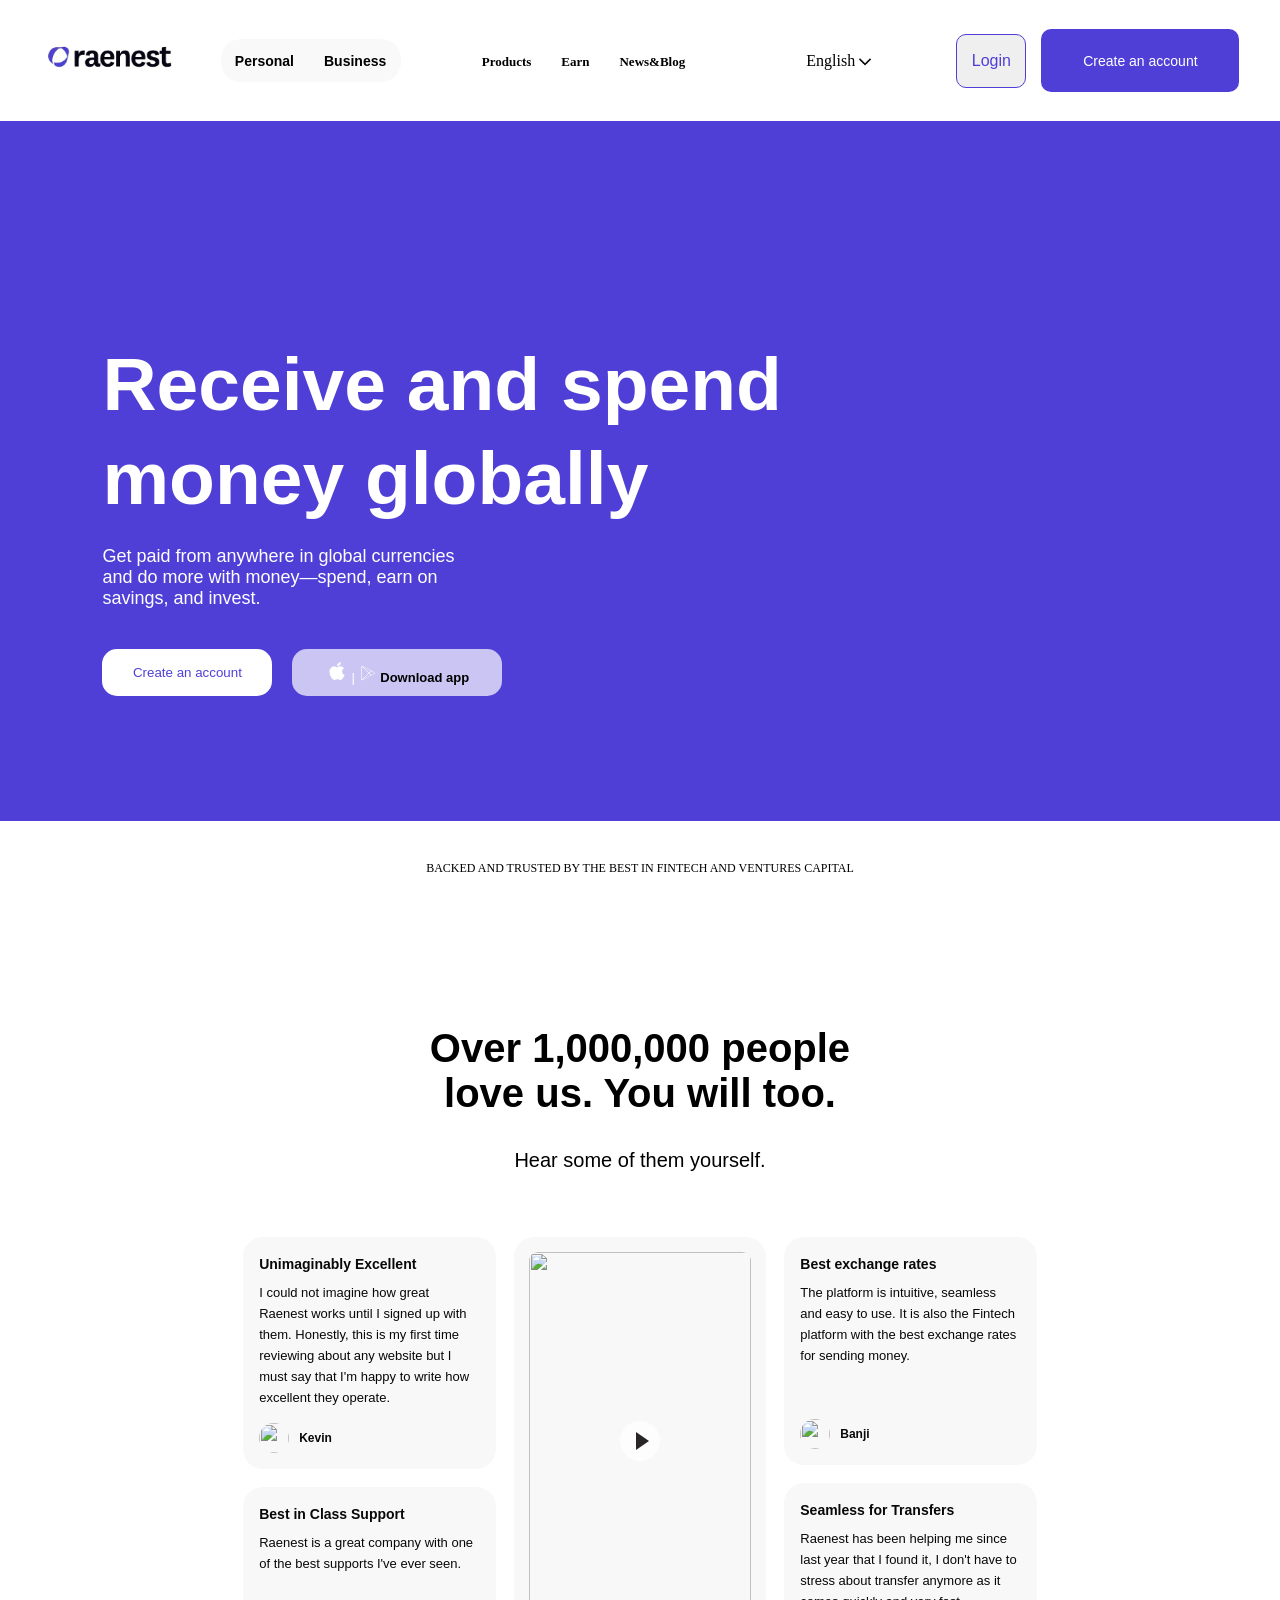
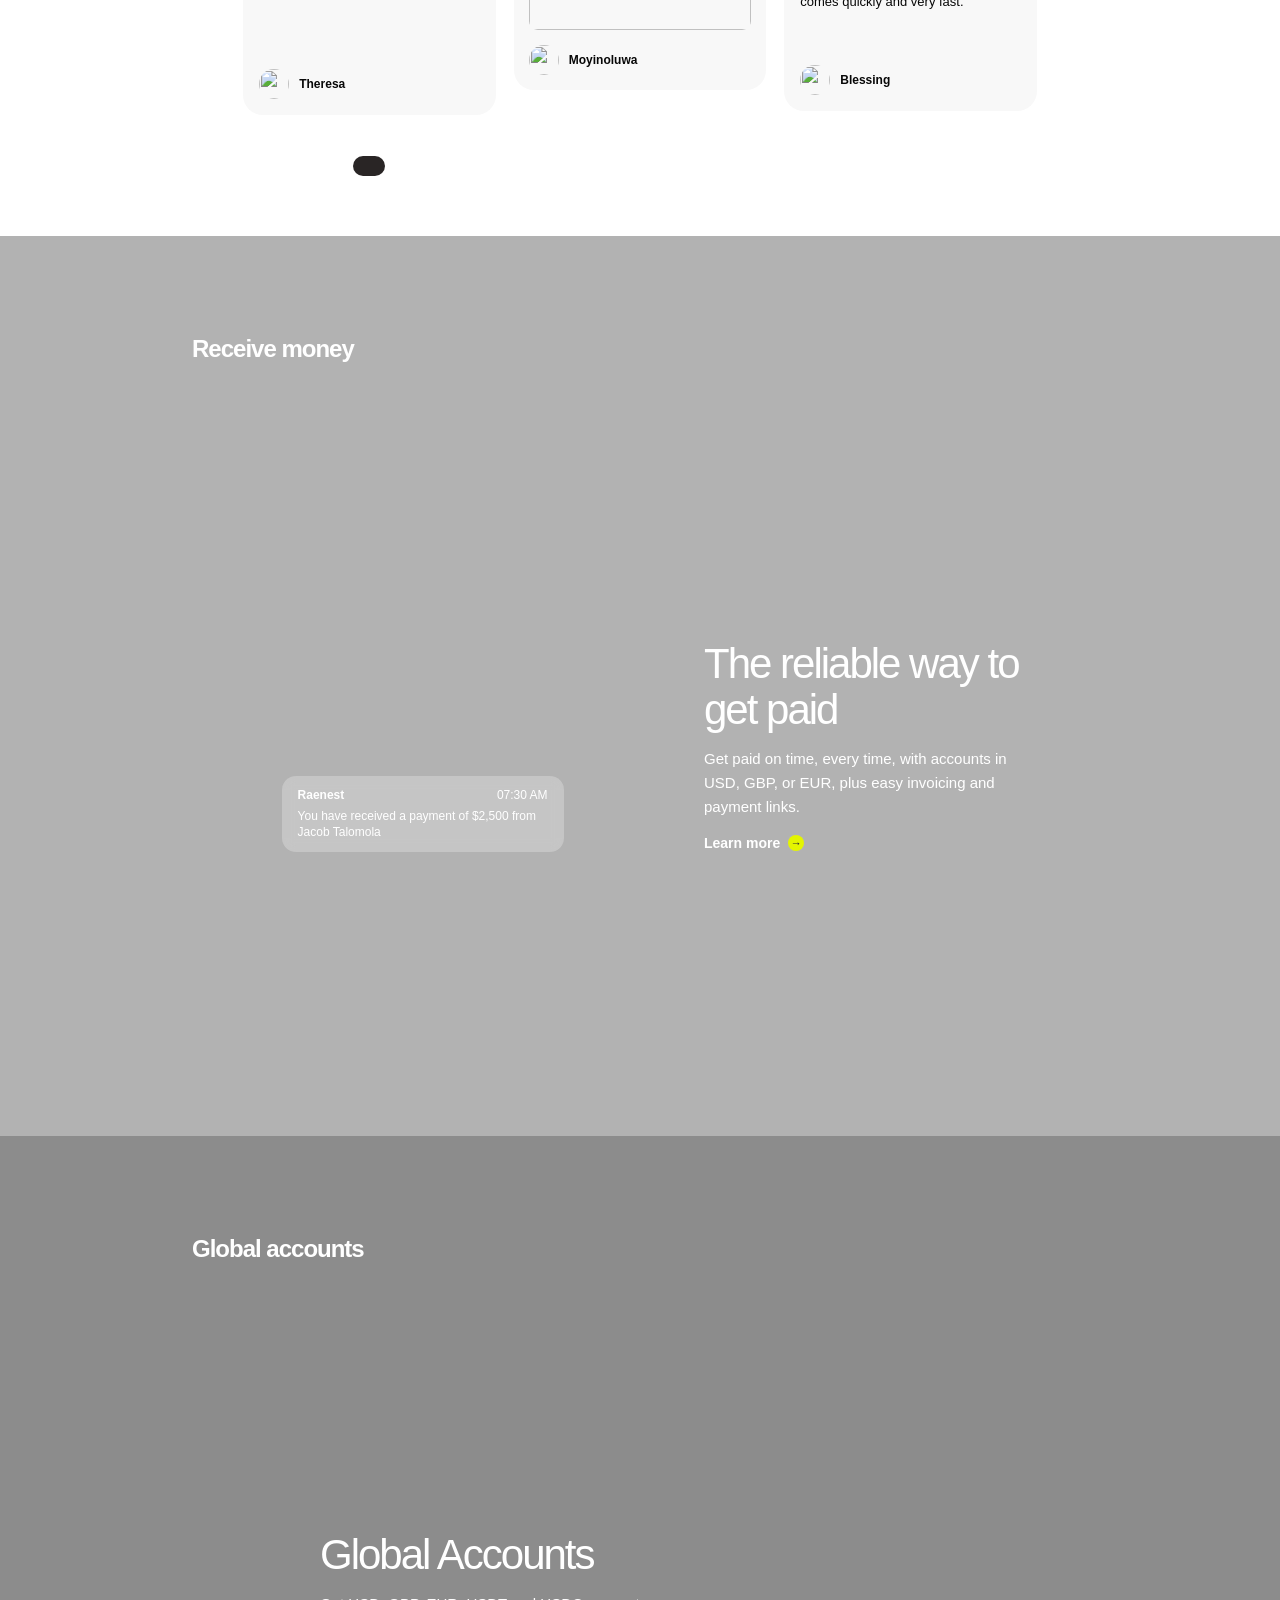
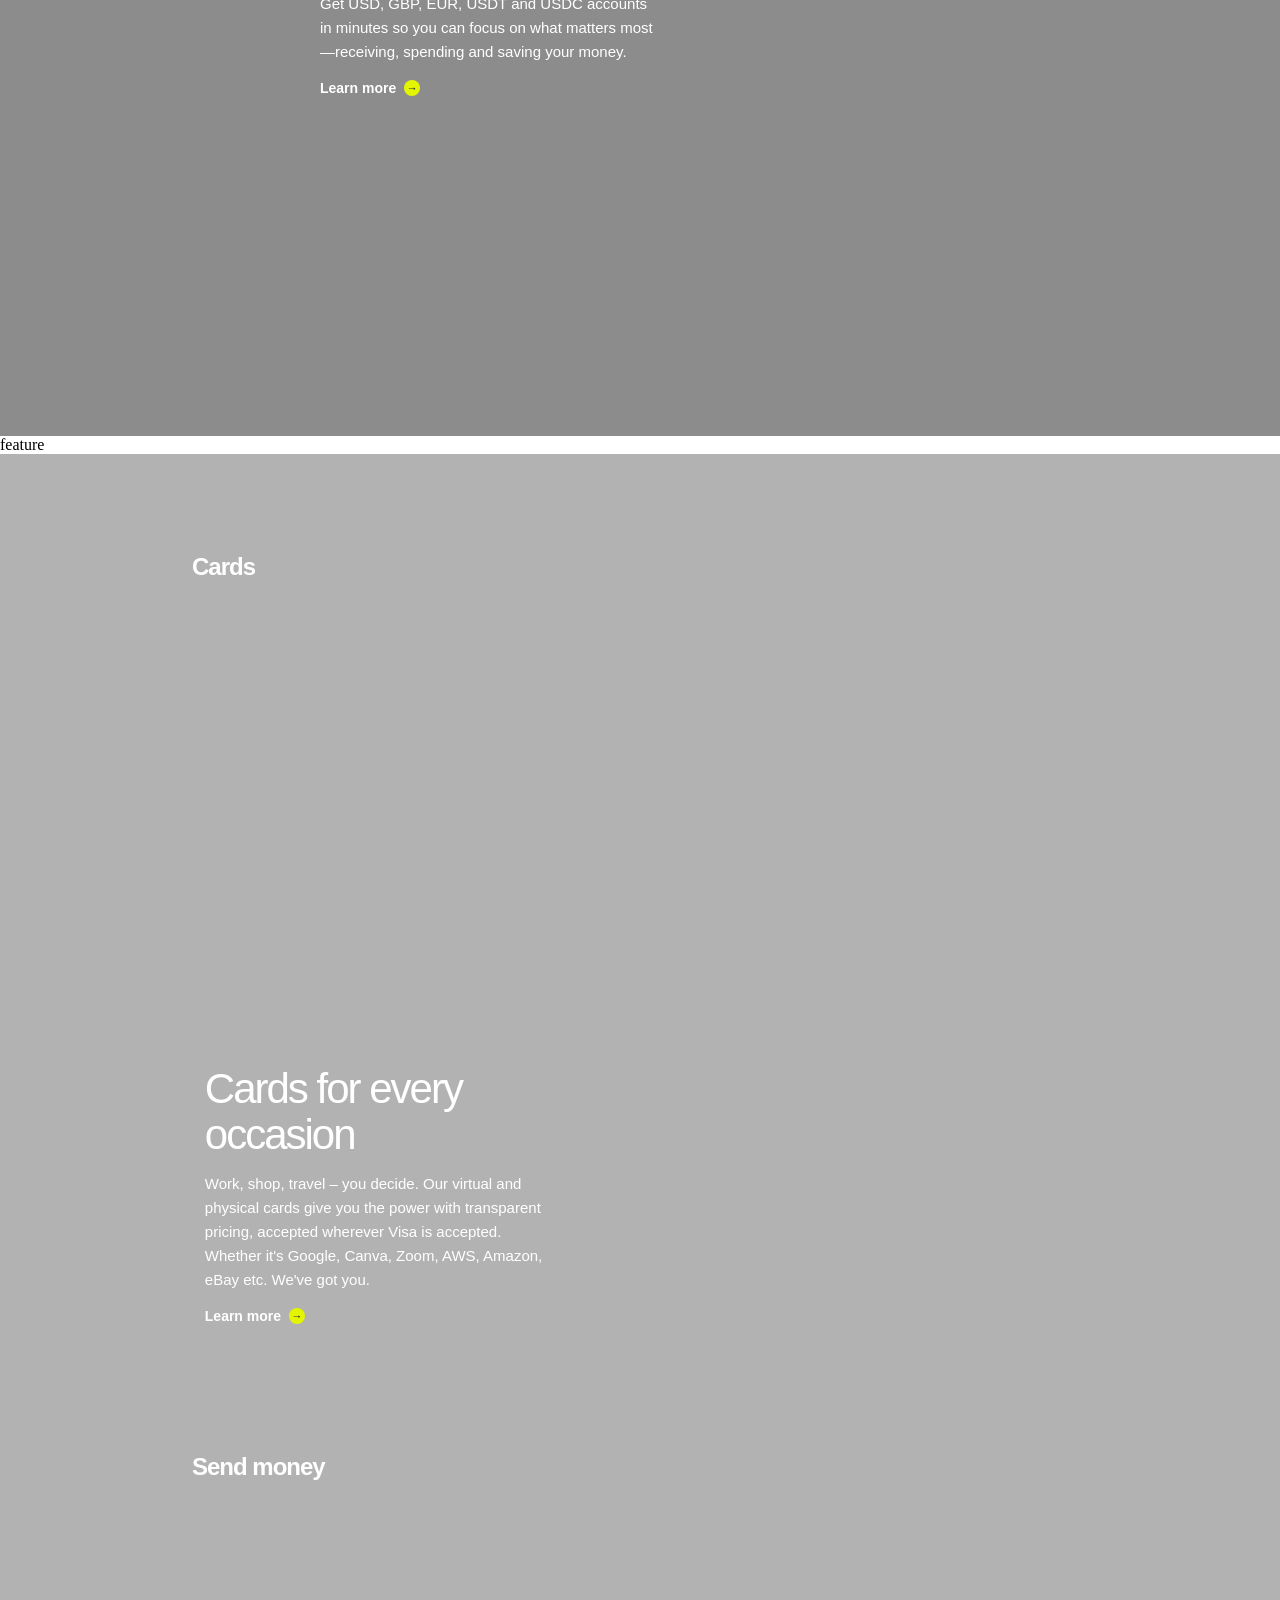
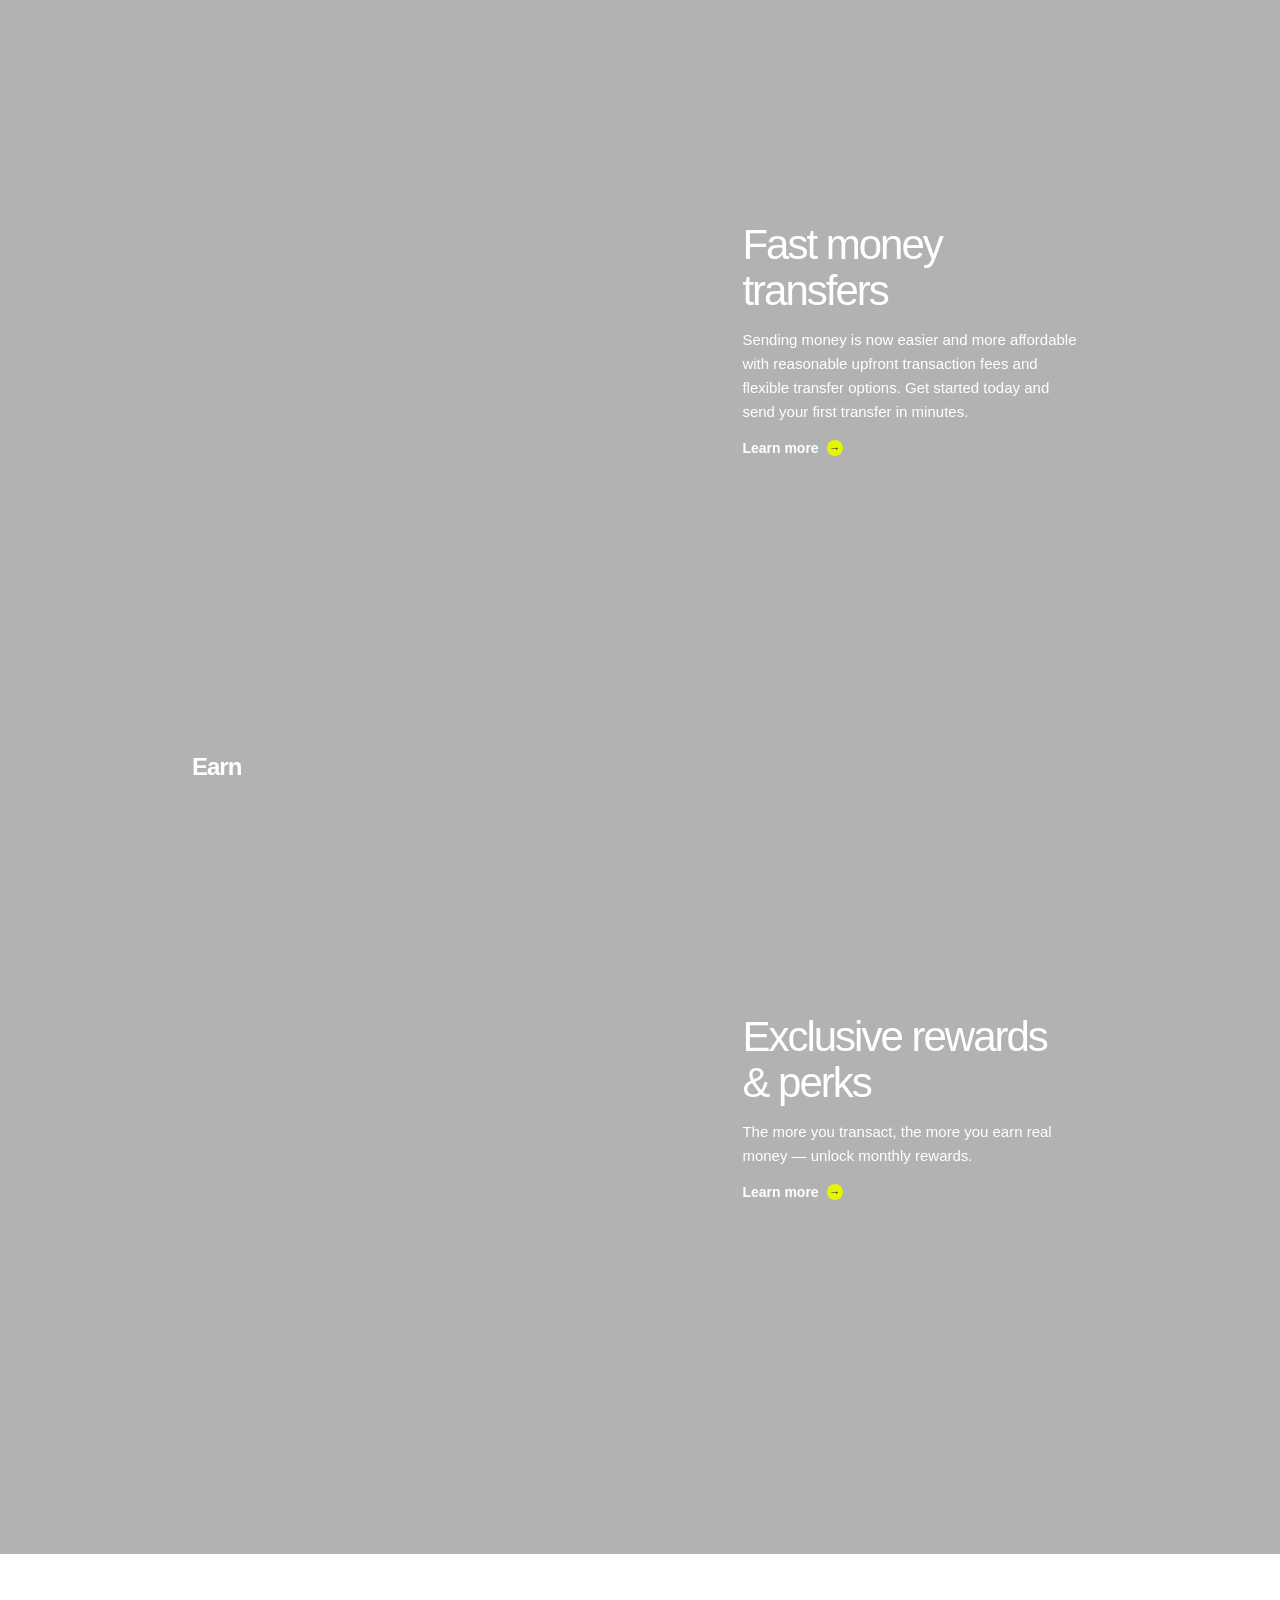
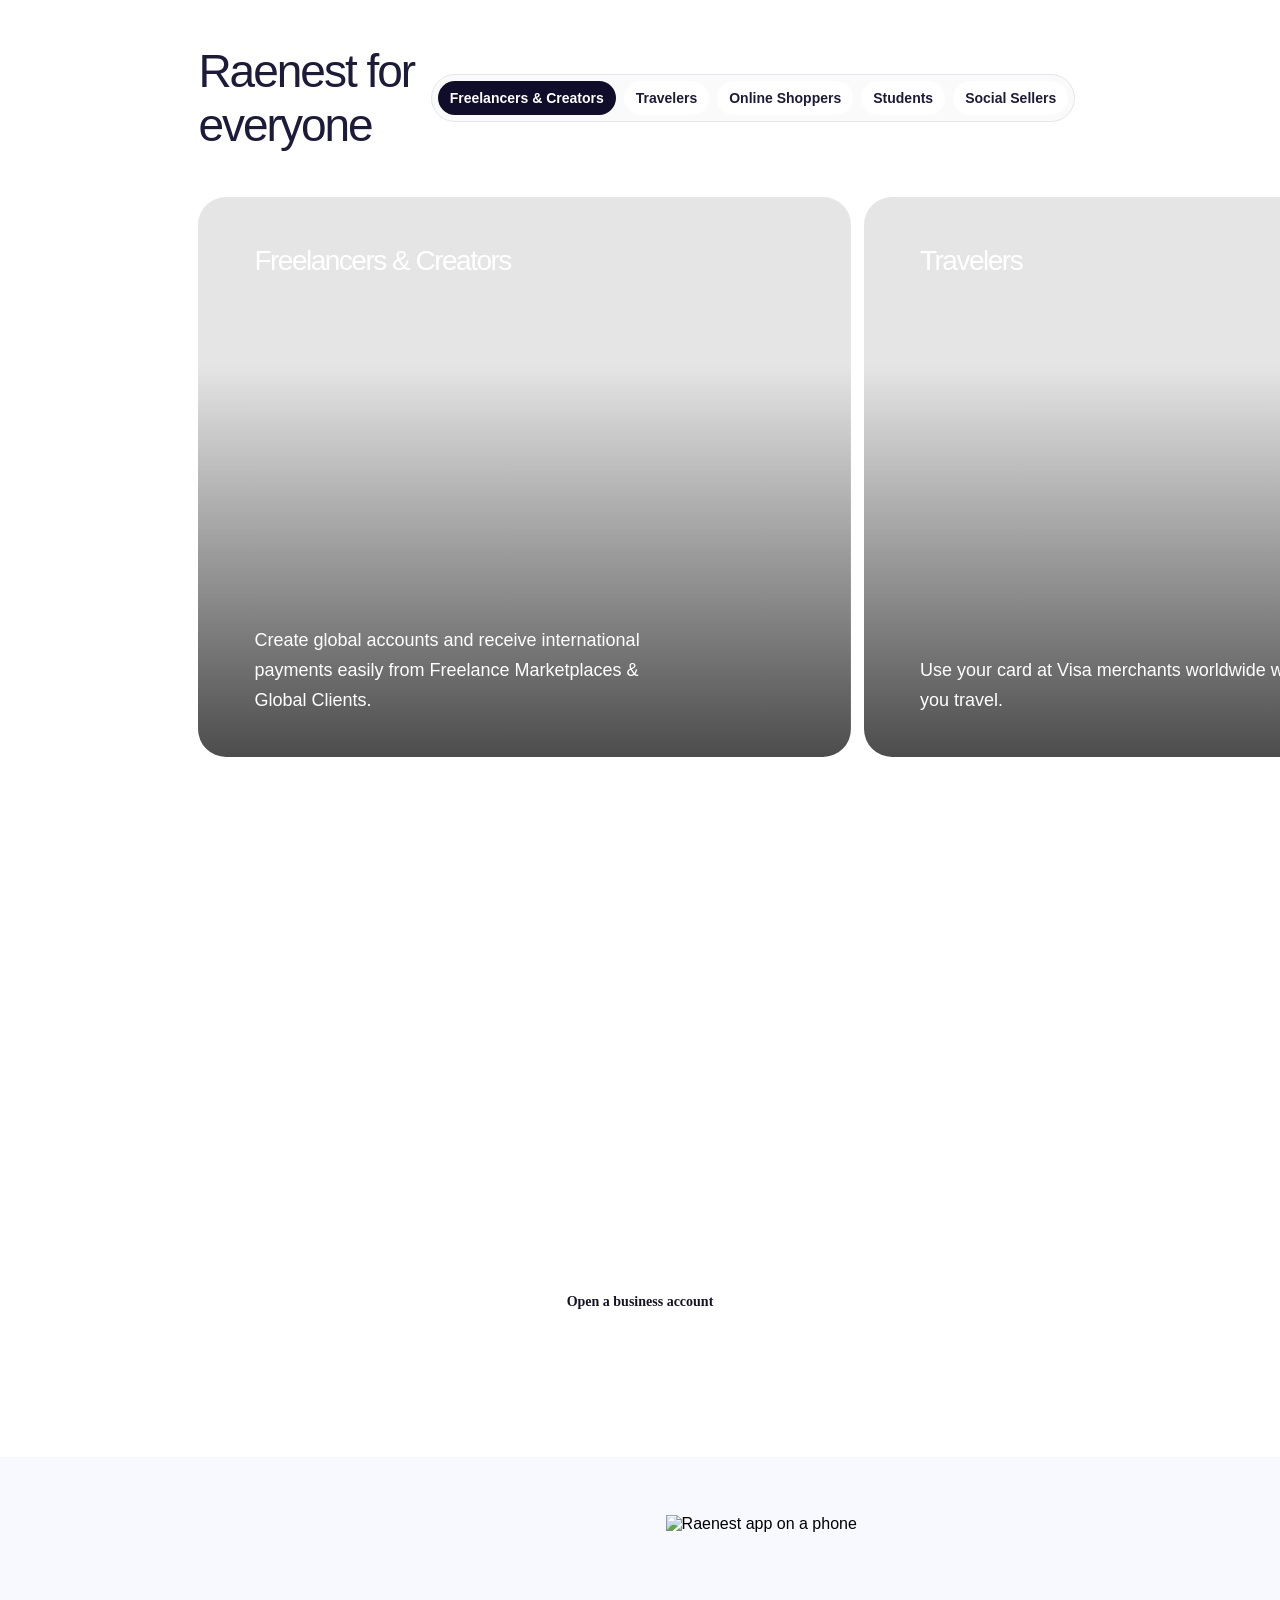
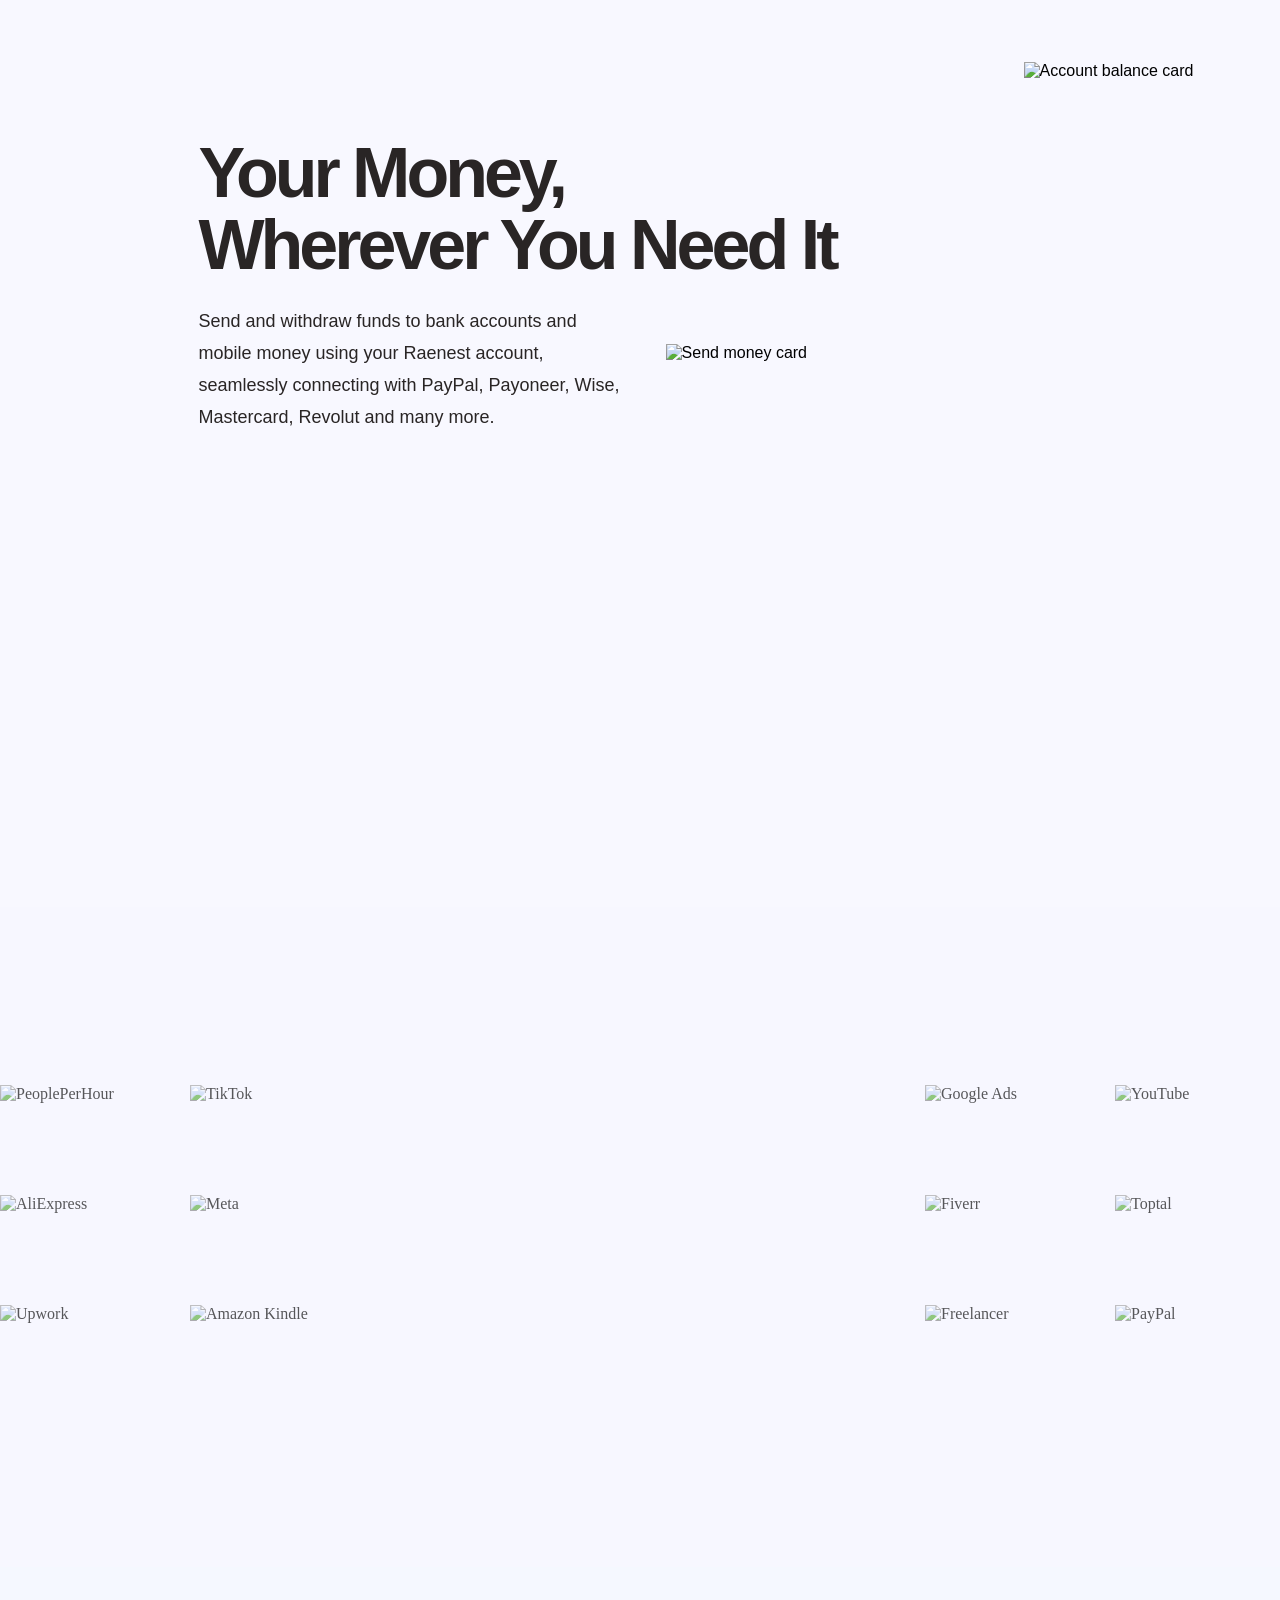
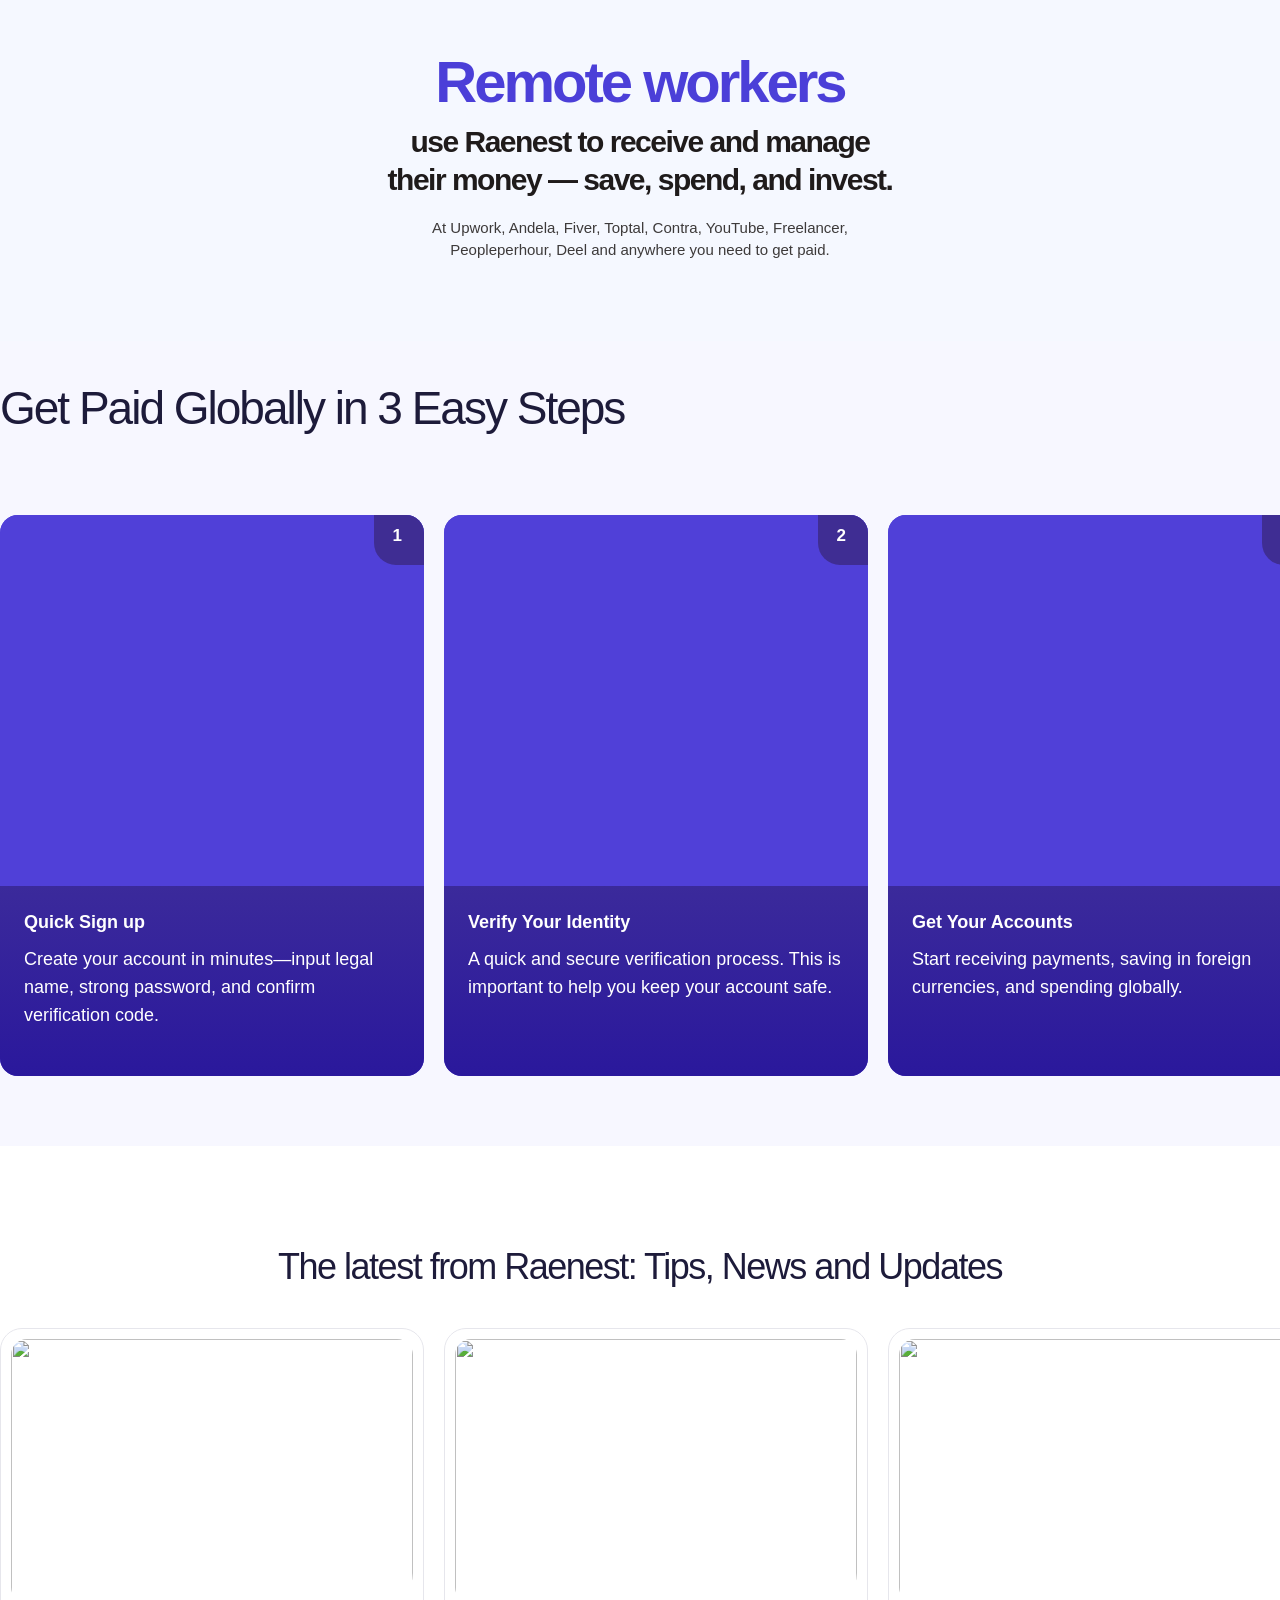
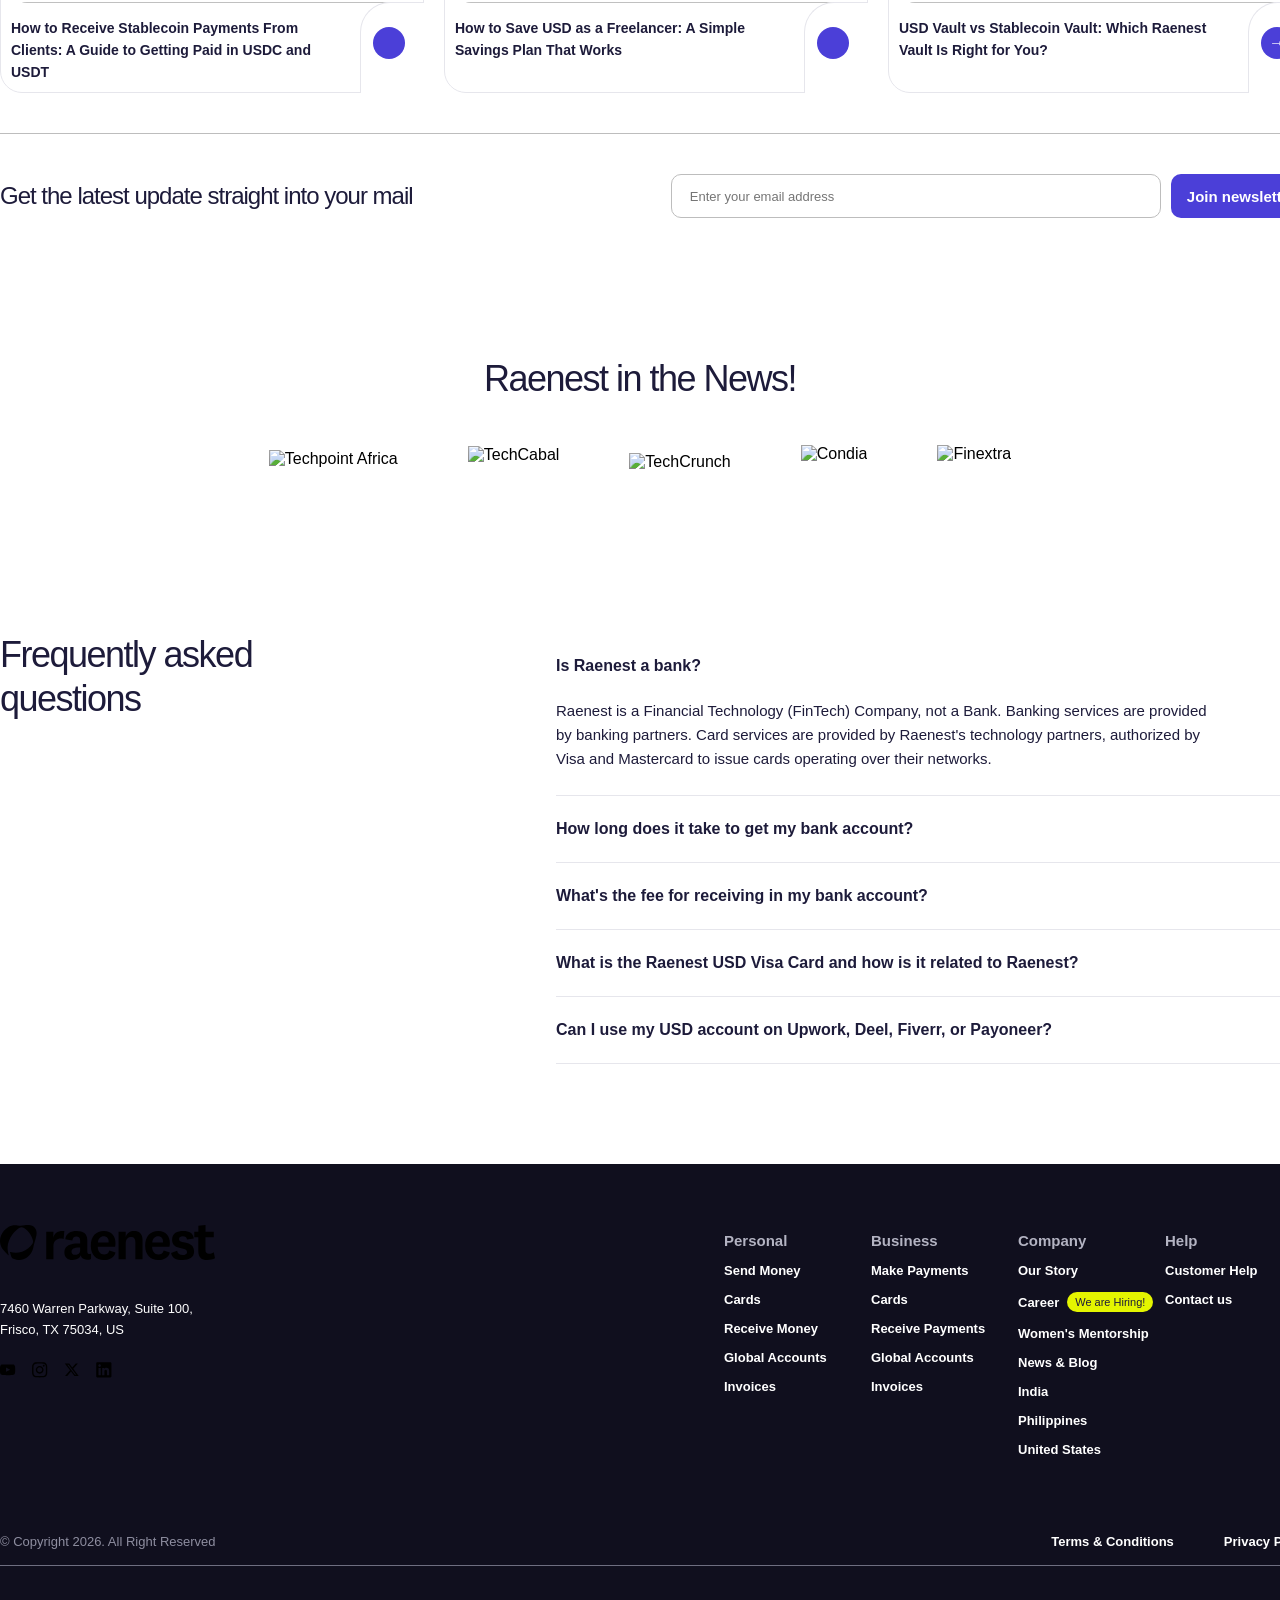
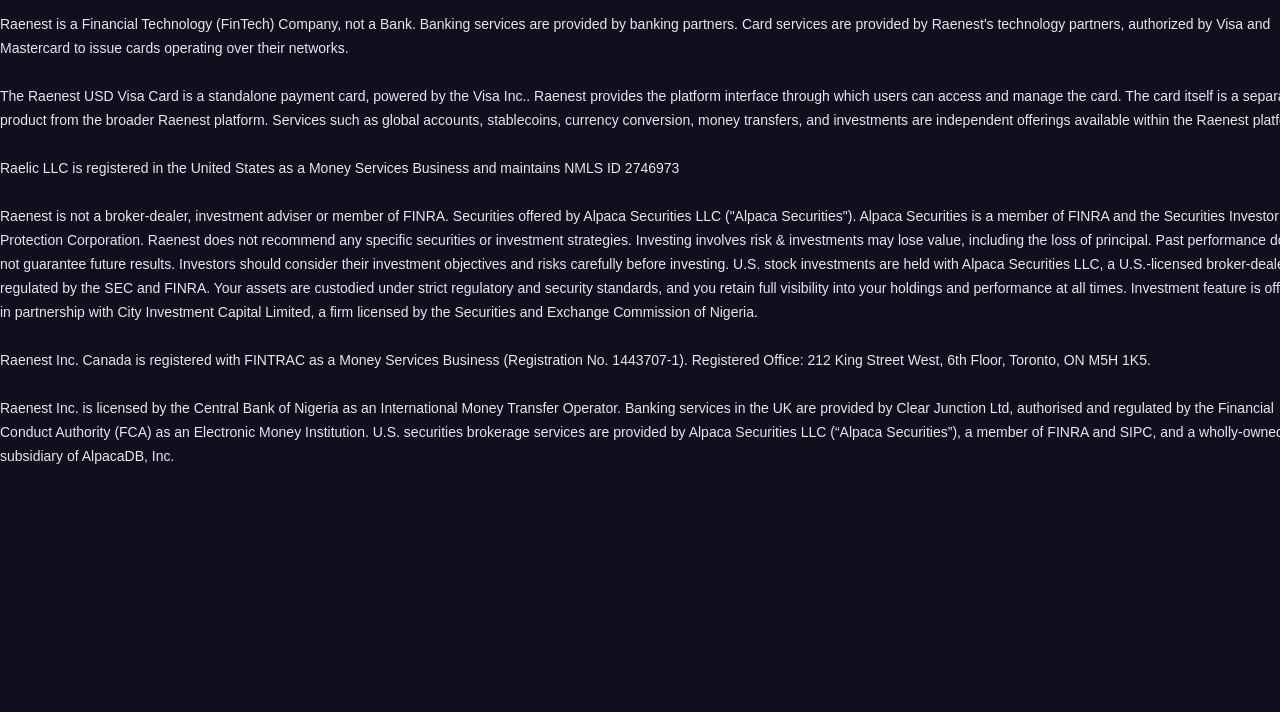
==== commit b551ec2a: "latest commit" ====
--- a/index.html
+++ b/index.html
@@ -308,19 +308,19 @@
       </div>
     </div>
 
-    <div>
+    <!-- <div>
       <div>
         <div class="cards rounded-6" style="height: 25vh;"></div>
       
       </div>
-    </div>
-
-
-      <div class="reviews">
-
-    <div class="review-column">
-
-      <div class="review-card">
+    </div> -->
+
+
+      <div class="card-container">
+
+    <div class="cards-boxes">
+
+      <div class="cards">
         <h3>Unimaginably Excellent</h3>
         <p>
           I could not imagine how great Raenest works until I signed up with them.
@@ -328,133 +328,133 @@
           say that I'm happy to write how excellent they operate.
         </p>
         <div class="reviewer">
-          <img src="https://cdn.prod.website-files.com/67d85bdb392a92fa03e2f524/6807d1d28d7497fd3f35af4a_GH.webp" alt="Ghana flag">
+          <img src="https://cdn.prod.website-files.com/67d85bdb392a92fa03e2f524/6807d1d28d7497fd3f35af4a_GH.webp" alt="">
           <span>Kevin</span>
         </div>
       </div>
 
-      <div class="review-card">
+      <div class="cards">
         <h3>Best in Class Support</h3>
         <p>
           Raenest is a great company with one of the best supports I've ever seen.
         </p>
         <div class="reviewer">
-          <img src="https://cdn.prod.website-files.com/67d85bdb392a92fa03e2f524/6821d0d958e5afc24453688b_ng.svg" alt="Nigeria flag">
+          <img src="https://cdn.prod.website-files.com/67d85bdb392a92fa03e2f524/6821d0d958e5afc24453688b_ng.svg" alt="">
           <span>Theresa</span>
         </div>
       </div>
 
     </div>
 
-    <div class="video-block">
+    <div class="video-container">
       <div class="video-card">
 
-        <a href="https://www.raenest.com/#" class="video-thumb">
-          <img src="https://cdn.prod.website-files.com/67d85bdb392a92fa03e2f524/680c851c995fd04d3c69dbd0_Geegpay%20testimonal-p-500.jpg" alt="Raenest customer testimonial">
+        <a href="https://www.raenest.com/#" class="video-player">
+          <img src="https://cdn.prod.website-files.com/67d85bdb392a92fa03e2f524/680c851c995fd04d3c69dbd0_Geegpay%20testimonal-p-500.jpg" alt="">
           <div class="play-icon">
             <span></span>
           </div>
         </a>
 
         <div class="video-reviewer">
-          <img src="https://cdn.prod.website-files.com/67d85bdb392a92fa03e2f524/6821d0d958e5afc24453688b_ng.svg" alt="Nigeria flag">
+          <img src="https://cdn.prod.website-files.com/67d85bdb392a92fa03e2f524/6821d0d958e5afc24453688b_ng.svg" alt="">
           <span>Moyinoluwa</span>
         </div>
 
       </div>
     </div>
 
-    <div class="review-column">
-
-      <div class="review-card">
+    <div class="cards-boxes">
+
+      <div class="cards">
         <h3>Best exchange rates</h3>
         <p>
           The platform is intuitive, seamless and easy to use. It is also the
           Fintech platform with the best exchange rates for sending money.
         </p>
         <div class="reviewer">
-          <img src="https://cdn.prod.website-files.com/67d85bdb392a92fa03e2f524/6821d0d958e5afc24453688b_ng.svg" alt="Nigeria flag">
+          <img src="https://cdn.prod.website-files.com/67d85bdb392a92fa03e2f524/6821d0d958e5afc24453688b_ng.svg" alt="">
           <span>Banji</span>
         </div>
       </div>
 
-      <div class="review-card">
+      <div class="cards">
         <h3>Seamless for Transfers</h3>
         <p>
           Raenest has been helping me since last year that I found it, I don't
           have to stress about transfer anymore as it comes quickly and very fast.
         </p>
         <div class="reviewer">
-          <img src="https://cdn.prod.website-files.com/67d85bdb392a92fa03e2f524/6821d0d9dca1f99797d96f65_kny.svg" alt="Kenya flag">
+          <img src="https://cdn.prod.website-files.com/67d85bdb392a92fa03e2f524/6821d0d9dca1f99797d96f65_kny.svg" alt="">
           <span>Blessing</span>
         </div>
       </div>
 
     </div>
 
-    <div class="rating-area">
-      <div class="rating-pill">
-        <img src="https://cdn.prod.website-files.com/67d85bdb392a92fa03e2f524/67da765d766109f2885b3e8b_store-rating.png" alt="4.6 rating on Apple store and Play store">
-      </div>
-    </div>
-
-  </div>
-
-  <div class="feature-stack">
-
-    <section class="feature feature-receive">
-      <span class="feature-label">Receive money</span>
+    <div class="area">
+      <div class="pills">
+        <img src="https://cdn.prod.website-files.com/67d85bdb392a92fa03e2f524/67da765d766109f2885b3e8b_store-rating.png" alt="">
+      </div>
+    </div>
+
+  </div>
+
+  <div class="stack">
+
+    <section class="top top-receive">
+      <span class="top-label">Receive money</span>
 
       <div class="notification">
         <div class="notification-top"><b>Raenest</b><span>07:30 AM</span></div>
         <p>You have received a payment of $2,500 from Jacob Talomola</p>
       </div>
 
-      <div class="feature-text">
+      <div class="top-text">
         <h2>The reliable way to get paid</h2>
         <p>Get paid on time, every time, with accounts in USD, GBP, or EUR, plus easy invoicing and payment links.</p>
         <a href="#" class="learn-link">Learn more <span class="arrow-dot">&#8594;</span></a>
       </div>
     </section>
 
-    <section class="feature feature-global">
-      <span class="feature-label">Global accounts</span>
-
-      <div class="feature-text">
+    <section class="top top-global">
+      <span class="top-label">Global accounts</span>
+
+      <div class="top-text">
         <h2>Global Accounts</h2>
         <p>Get USD, GBP, EUR, USDT and USDC accounts in minutes so you can focus on what matters most—receiving, spending and saving your money.</p>
         <a href="#" class="learn-link">Learn more <span class="arrow-dot">&#8594;</span></a>
       </div>
 
-      <img class="floating-image" src="https://cdn.prod.website-files.com/67d85bdb392a92fa03e2f524/67dbf3dd29d1f0d510cbbadb_slider%201%20ui%20element%2002.svg" alt="">
+      <img class="top-image" src="https://cdn.prod.website-files.com/67d85bdb392a92fa03e2f524/67dbf3dd29d1f0d510cbbadb_slider%201%20ui%20element%2002.svg" alt="">
     </section>
-
-    <section class="feature feature-cards">
-      <span class="feature-label">Cards</span>
-
-      <img class="floating-image" src="https://cdn.prod.website-files.com/67d85bdb392a92fa03e2f524/67dd9af140daebeba53a0da1_hero%20UI%20elements-1.png" alt="">
-
-      <div class="feature-text">
+feature
+    <section class="top top-cards">
+      <span class="top-label">Cards</span>
+
+      <img class="top-image" src="https://cdn.prod.website-files.com/67d85bdb392a92fa03e2f524/67dd9af140daebeba53a0da1_hero%20UI%20elements-1.png" alt="">
+
+      <div class="top-text">
         <h2>Cards for every occasion</h2>
         <p>Work, shop, travel – you decide. Our virtual and physical cards give you the power with transparent pricing, accepted wherever Visa is accepted. Whether it's Google, Canva, Zoom, AWS, Amazon, eBay etc. We've got you.</p>
         <a href="#" class="learn-link">Learn more <span class="arrow-dot">&#8594;</span></a>
       </div>
     </section>
 
-    <section class="feature feature-send">
-      <span class="feature-label">Send money</span>
-
-      <div class="feature-text">
+    <section class="top top-send">
+      <span class="top-label">Send money</span>
+
+      <div class="top-text">
         <h2>Fast money transfers</h2>
         <p>Sending money is now easier and more affordable with reasonable upfront transaction fees and flexible transfer options. Get started today and send your first transfer in minutes.</p>
         <a href="#" class="learn-link">Learn more <span class="arrow-dot">&#8594;</span></a>
       </div>
     </section>
 
-    <section class="feature feature-earn">
-      <span class="feature-label">Earn</span>
-
-      <div class="feature-text">
+    <section class="top top-earn">
+      <span class="top-label">Earn</span>
+
+      <div class="top-text">
         <h2>Exclusive rewards &amp; perks</h2>
         <p>The more you transact, the more you earn real money — unlock monthly rewards.</p>
         <a href="#" class="learn-link">Learn more <span class="arrow-dot">&#8594;</span></a>
@@ -475,7 +475,7 @@
       <h2>Raenest for everyone</h2>
 
       <div class="audience-tabs">
-        <label for="audience1" class="audience-tab">Freelancers &amp; Creators</label>
+        <label for="audience1" class="audience-tab">Freelancers & Creators</label>
         <label for="audience2" class="audience-tab">Travelers</label>
         <label for="audience3" class="audience-tab">Online Shoppers</label>
         <label for="audience4" class="audience-tab">Students</label>
@@ -487,8 +487,8 @@
       <div class="audience-row">
 
         <div class="audience-card">
-          <h3>Freelancers &amp; Creators</h3>
-          <p>Create global accounts and receive international payments easily from Freelance Marketplaces &amp; Global Clients.</p>
+          <h3>Freelancers & Creators</h3>
+          <p>Create global accounts and receive international payments easily from Freelance Marketplaces & Global Clients.</p>
         </div>
 
         <div class="audience-card">
@@ -516,7 +516,7 @@
 
   </div>
 
-  <section class="business-banner">
+  <div class="business-banner">
     <div class="banner-content">
 
       <h2>Raenest for business</h2>
@@ -532,9 +532,9 @@
       </a>
 
     </div>
-  </section>
-
-  <section class="money">
+  </div>
+
+  <div class="money">
 
     <div class="money-text">
       <h2>Your Money, <br>
@@ -548,9 +548,9 @@
       <img class="send-card" src="https://cdn.prod.website-files.com/67d85bdb392a92fa03e2f524/67fe71652abb49bf3261e1db_money%20everywhere2.svg" alt="Send money card">
     </div>
 
-  </section>
-
-  <section class="logo-section">
+  </div>
+
+  <div class="logo-section">
 
     <div class="side-logos">
       <img src="https://cdn.prod.website-files.com/67d85bdb392a92fa03e2f524/67dc4bf00f633246ea915879_Creator-company%20logos.png" alt="PeoplePerHour">
@@ -576,9 +576,9 @@
       <img src="https://cdn.prod.website-files.com/67d85bdb392a92fa03e2f524/67dc4e390ab7c383a4149381_creator%20company%20logo-%20right%2001.png" alt="PayPal">
     </div>
 
-  </section>
-
-  <section class="word-section">
+  </div>
+
+  <div class="word-section">
 
     <div class="word-window">
       <div class="word-list">
@@ -597,7 +597,7 @@
 
     <p>At Upwork, Andela, Fiver, Toptal, Contra, YouTube, Freelancer, Peopleperhour, Deel and anywhere you need to get paid.</p>
 
-  </section>
+  </div>
 
   <div class="steps">
 
@@ -652,7 +652,7 @@
           <img src="https://cdn.prod.website-files.com/67d8614570bbea9ea5932686/6aeb5631c6ea77515058d1ca_how%20to%20receive%20stablecoin.png" alt="">
         </div>
         <h3>How to Receive Stablecoin Payments From Clients: A Guide to Getting Paid in USDC and USDT</h3>
-        <span class="blog-arrow">&#8594;</span>
+        <span class="blog-arrow"></span>
       </a>
 
       <a href="#" class="last-card">
@@ -660,7 +660,7 @@
           <img src="https://cdn.prod.website-files.com/67d8614570bbea9ea5932686/6aeb4e02970096c683067dca_How%20to%20save%20in%20USD.png" alt="">
         </div>
         <h3>How to Save USD as a Freelancer: A Simple Savings Plan That Works</h3>
-        <span class="blog-arrow">&#8594;</span>
+        <span class="blog-arrow"></span>
       </a>
 
       <a href="#" class="last-card">
--- a/styling.css
+++ b/styling.css
@@ -20,6 +20,7 @@
     font-size: 16px;
     color: #4F3FD7;
     font-weight: 800px;
+    font-family: Arial, sans-serif;
 }
 .butt {
     display: flex;
@@ -36,6 +37,7 @@
     text-decoration: none;
     color: white;
     font-size: 14px;
+    font-family: Arial, sans-serif;
 }
 .create {
     background-color: #4F3FD7;
@@ -49,6 +51,7 @@
     text-decoration: none;
     font-weight: 550;
     font-size: 14px;
+    font-family: Arial, sans-serif;
 }
 .right {
     display: flex;
@@ -102,10 +105,12 @@
 }
 .item h6 {
     font-size: 15px;
+    font-family: Arial, sans-serif;
 }
 .item small {
     font-size: 13px;
     color: grey;
+    font-family: Arial, sans-serif;
 }
 .products-items {
     position: relative;
@@ -181,6 +186,7 @@
     color: black;
     display: flex;
     flex-direction: column;
+    font-family: Arial, sans-serif;
 }
 .lang {
     position: absolute;
@@ -255,12 +261,14 @@
     top: 125px;
     z-index: 2;
     margin-top: 30px;
+    font-family: Arial, sans-serif;
 }
 .spend h1 {
     color: white;
     font-size: 75px;
     line-height: 1.25;
     margin-bottom: 20px;
+    font-family: Arial, sans-serif;
     
     /* white-space: nowrap; */
 
@@ -286,6 +294,7 @@
 .creat a {
     text-decoration: none;
     color: #4F3FD7;
+    font-family: Arial, sans-serif;
 }
 .ant {
     width: 210px;
@@ -299,6 +308,7 @@
 }
 .ant a {
     text-decoration: none;
+    font-family: Arial, sans-serif;
 
 }
 .line {
@@ -355,14 +365,16 @@
     text-align: center;
     font-weight: 550;
     font-size: 40px;
+    font-family: Arial, sans-serif;
 }
 .hear p {
     text-align: center;
     font-size: 20px;
     margin-top: 20px;
-}
-
-.reviews {
+    font-family: Arial, sans-serif;
+}
+
+.card-container{
   width: 62%;
   margin: 65px auto 0;
   display: grid;
@@ -371,13 +383,12 @@
   align-items: stretch;
 }
 
-.review-column {
+.cards-boxes {
   display: flex;
   flex-direction: column;
   gap: 18px;
 }
-
-.review-card {
+.cards{
   background: #F8F8F8;
   border-radius: 20px;
   padding: 16px;
@@ -387,7 +398,7 @@
   flex-direction: column;
 }
 
-.review-card h3 {
+.cards h3 {
   font-family: Arial, sans-serif;
   font-size: 14px;
   font-weight: bold;
@@ -395,7 +406,7 @@
   margin: 3px 0 10px;
 }
 
-.review-card p {
+.cards p {
   font-family: Arial, sans-serif;
   font-size: 13px;
   line-height: 21px;
@@ -427,7 +438,7 @@
   color: #080808;
 }
 
-.video-block {
+.video-container {
   display: flex;
   flex-direction: column;
 }
@@ -440,7 +451,7 @@
   flex-direction: column;
 }
 
-.video-thumb {
+.video-player {
   position: relative;
   display: block;
   width: 100%;
@@ -449,7 +460,7 @@
   border-radius: 9px;
 }
 
-.video-thumb img {
+.video-player img {
   width: 100%;
   height: 100%;
   object-fit: cover;
@@ -485,13 +496,13 @@
   margin-top: 15px;
 }
 
-.rating-area {
+.area {
   display: flex;
   justify-content: center;
   margin-top: 23px;
 }
 
-.rating-pill {
+.pills {
   background-color: #292525;
   border-radius: 12px;
   padding: 10px 16px;
@@ -499,18 +510,18 @@
   margin-bottom: 60px;
 }
 
-.rating-pill img {
+.pills img {
   display: block;
   width: 100%;
   max-width: 400px;
   height: auto;
 }
 
-.feature-stack {
+.stack {
   position: relative;
 }
 
-.feature {
+.top {
   position: sticky;
   top: 0;
   height: 100vh;
@@ -521,27 +532,26 @@
   background-position: center;
 }
 
-.feature-receive {
+.top-receive {
   background-image: linear-gradient(rgba(0,0,0,0.3), rgba(0,0,0,0.3)), url(https://cdn.prod.website-files.com/67d85bdb392a92fa03e2f524/6970bf1187dee404aee42a83_Raenest_India_2.png);
 }
 
-.feature-global {
+.top-global {
   background-image: linear-gradient(rgba(0,0,0,0.45), rgba(0,0,0,0.45)), url(https://cdn.prod.website-files.com/67d85bdb392a92fa03e2f524/67da657539515e002e5ccd03_global%20acc%20slider2%20img.png);
 }
 
-.feature-cards {
-  background-image: linear-gradient(rgba(0,0,0,0.3), rgba(0,0,0,0.3)), url(https://cdn.prod.website-files.com/67d85bdb392a92fa03e2f524/680f48e3539ddb3a83e861a0_Cards%20for%20every%20occasson.webp);
-}
-
-.feature-send {
+.top-cards {
+  background-image: linear-gradient(rgba(0,0,0,0.3), rgba(0,0,0,0.3)), url(https://cdn.prod.website-files.com/67d85bdb392a92fa03e2f524/69d79ee49c0d8b67d4ad1a64_newvisacard.jpg);
+}
+  .top-send {
   background-image: linear-gradient(rgba(0,0,0,0.3), rgba(0,0,0,0.3)), url(https://cdn.prod.website-files.com/67d85bdb392a92fa03e2f524/69735a6bd934d9d0ad410999_Raenest_55-p-1080.png);
-}
-
-.feature-earn {
+  }
+
+.top-earn {
   background-image: linear-gradient(rgba(0,0,0,0.3), rgba(0,0,0,0.3)), url(https://cdn.prod.website-files.com/67d85bdb392a92fa03e2f524/6973511d15f05ffbebd9d4f1_Raenest_Philipines%201.png);
 }
 
-.feature-label {
+.top-label {
   position: absolute;
   left: 15%;
   top: 11%;
@@ -550,12 +560,12 @@
   letter-spacing: -1px;
 }
 
-.feature-text {
+.top-text {
   position: absolute;
   width: 340px;
 }
 
-.feature-text h2 {
+.top-text h2 {
   font-size: 42px;
   font-weight: normal;
   letter-spacing: -2px;
@@ -564,18 +574,18 @@
   color: #ffffff;
 }
 
-.feature-text p {
+.top-text p {
   font-size: 15px;
   line-height: 24px;
   margin: 0 0 16px 0;
   color: #ffffff;
 }
 
-.feature-receive .feature-text { left: 55%; top: 45%; }
-.feature-global .feature-text { left: 25%; top: 44%; }
-.feature-cards .feature-text { left: 16%; top: 68%; }
-.feature-send .feature-text { left: 58%; top: 52%; }
-.feature-earn .feature-text { left: 58%; top: 40%; }
+.top-receive .top-text { left: 55%; top: 45%; }
+.top-global .top-text { left: 25%; top: 44%; }
+.top-cards .top-text { left: 16%; top: 68%; }
+.top-send .top-text { left: 58%; top: 52%; }
+.top-earn .top-text { left: 58%; top: 40%; }
 
 .learn-link {
   display: flex;
@@ -599,12 +609,12 @@
   justify-content: center;
 }
 
-.floating-image {
+.top-image {
   position: absolute;
 }
 
-.feature-global .floating-image { left: 61%; top: 46%; width: 250px; }
-.feature-cards .floating-image { left: 33%; top: 22%; width: 380px; }
+.top-global .top-image { left: 61%; top: 46%; width: 250px; }
+.top-cards .top-image { left: 33%; top: 22%; width: 380px; }
 
 .notification {
   position: absolute;
@@ -1318,7 +1328,7 @@
 
 .footer {
   background-color: #100F1E;
-  background-image: url(PASTE-BACKGROUND-URL-HERE);
+  background-image: url("https://cdn.prod.website-files.com/67d85bdb392a92fa03e2f524/67d98a1c957421a46106e674_footer-pattern.svg");
   background-repeat: no-repeat;
   background-position: top center;
   background-size: 100% auto;
@@ -1474,7 +1484,7 @@
     cursor: pointer;
     flex-shrink: 0;
   }
-  .menu img { display: block; }
+  .menu img { display: none; }
   .menu::before,
   .menu::after {
     content: "";
@@ -1586,27 +1596,27 @@
   .over h1 { font-size: 26px; padding: 0 16px; }
   .hear p { font-size: 17px; padding: 0 16px; }
  
-  .reviews { width: 90%; grid-template-columns: 1fr; margin-top: 40px; }
-  .video-block { order: -1; }
-  .video-thumb { height: 240px; }
-  .review-card { min-height: 0; }
+  .card-container { width: 90%; grid-template-columns: 1fr; margin-top: 40px; }
+  .video-container { order: -1; }
+  .video-player { height: 240px; }
+  .cards-boxes { min-height: 0; }
   .rating-area { grid-column: 1 / -1; }
   .rating-pill { margin-bottom: 40px; }
  
-  .feature { min-height: 600px; }
-  .feature-label { left: 6%; top: 6%; font-size: 20px; }
-  .feature-text h2 { font-size: 26px; line-height: 30px; letter-spacing: -1px; }
-  .feature-text p { font-size: 14px; line-height: 21px; }
-  .feature-receive .feature-text,
-  .feature-global .feature-text,
-  .feature-cards .feature-text,
-  .feature-send .feature-text,
-  .feature-earn .feature-text {
+  .top { min-height: 600px; }
+  .top-label { left: 6%; top: 6%; font-size: 20px; }
+  .top-text h2 { font-size: 26px; line-height: 30px; letter-spacing: -1px; }
+  .top-text p { font-size: 14px; line-height: 21px; }
+  .top-receive .top-text,
+  .top-global .top-text,
+  .top-cards .top-text,
+  .top-send .top-text,
+  .top-earn .top-text {
     left: 6%; top: auto; bottom: 8%; width: 88%; max-width: 420px;
   }
   .notification { left: 6%; top: 14%; width: 88%; max-width: 300px; box-sizing: border-box; }
-  .feature-global .floating-image { left: 50%; top: 16%; width: min(200px, 56%); transform: translateX(-50%); }
-  .feature-cards .floating-image { left: 50%; top: 11%; width: min(240px, 66%); transform: translateX(-50%); }
+  .top-global .top-image { left: 50%; top: 16%; width: min(200px, 56%); transform: translateX(-50%); }
+  .top-cards .top-image { left: 50%; top: 11%; width: min(240px, 66%); transform: translateX(-50%); }
  
   .audience { padding: 60px 0 50px; }
   .audience-top { flex-direction: column; align-items: flex-start; gap: 20px; padding: 0 5%; margin-bottom: 30px; }
@@ -1831,27 +1841,27 @@
   .headings { margin-top: 90px; }
   .over h1 { font-size: 34px; padding: 0 24px; }
  
-  .reviews { width: 90%; grid-template-columns: 1fr 1fr; margin-top: 50px; }
-  .video-block { grid-column: 1 / -1; order: -1; }
-  .video-thumb { height: 380px; }
-  .review-card { min-height: 0; }
+  .card-container { width: 90%; grid-template-columns: 1fr 1fr; margin-top: 50px; }
+  .video-container { grid-column: 1 / -1; order: -1; }
+  .video-player{ height: 380px; }
+  .cards-boxes { min-height: 0; }
   .rating-area { grid-column: 1 / -1; }
   .rating-pill { margin-bottom: 50px; }
  
 
-  .feature { min-height: 640px; }
-  .feature-label { left: 8%; top: 7%; font-size: 22px; }
-  .feature-text h2 { font-size: 38px; line-height: 42px; letter-spacing: -1.5px; }
-  .feature-receive .feature-text,
-  .feature-global .feature-text,
-  .feature-cards .feature-text,
-  .feature-send .feature-text,
-  .feature-earn .feature-text {
+  .top { min-height: 640px; }
+  .top-label { left: 8%; top: 7%; font-size: 22px; }
+  .top-text h2 { font-size: 38px; line-height: 42px; letter-spacing: -1.5px; }
+  .top-receive .top-text,
+  .top-global .top-text,
+  .top-cards .top-text,
+  .top-send .top-text,
+  .top-earn .top-text {
     left: 8%; top: auto; bottom: 8%; width: 84%; max-width: 420px;
   }
   .notification { left: 8%; top: 16%; width: 300px; }
-  .feature-global .floating-image { left: 50%; top: 16%; width: 260px; transform: translateX(-50%); }
-  .feature-cards .floating-image { left: 50%; top: 12%; width: 340px; transform: translateX(-50%); }
+  .top-global .top-image { left: 50%; top: 16%; width: 260px; transform: translateX(-50%); }
+  .top-cards .top-image { left: 50%; top: 12%; width: 340px; transform: translateX(-50%); }
  
   
   .audience { padding: 70px 0 60px; }
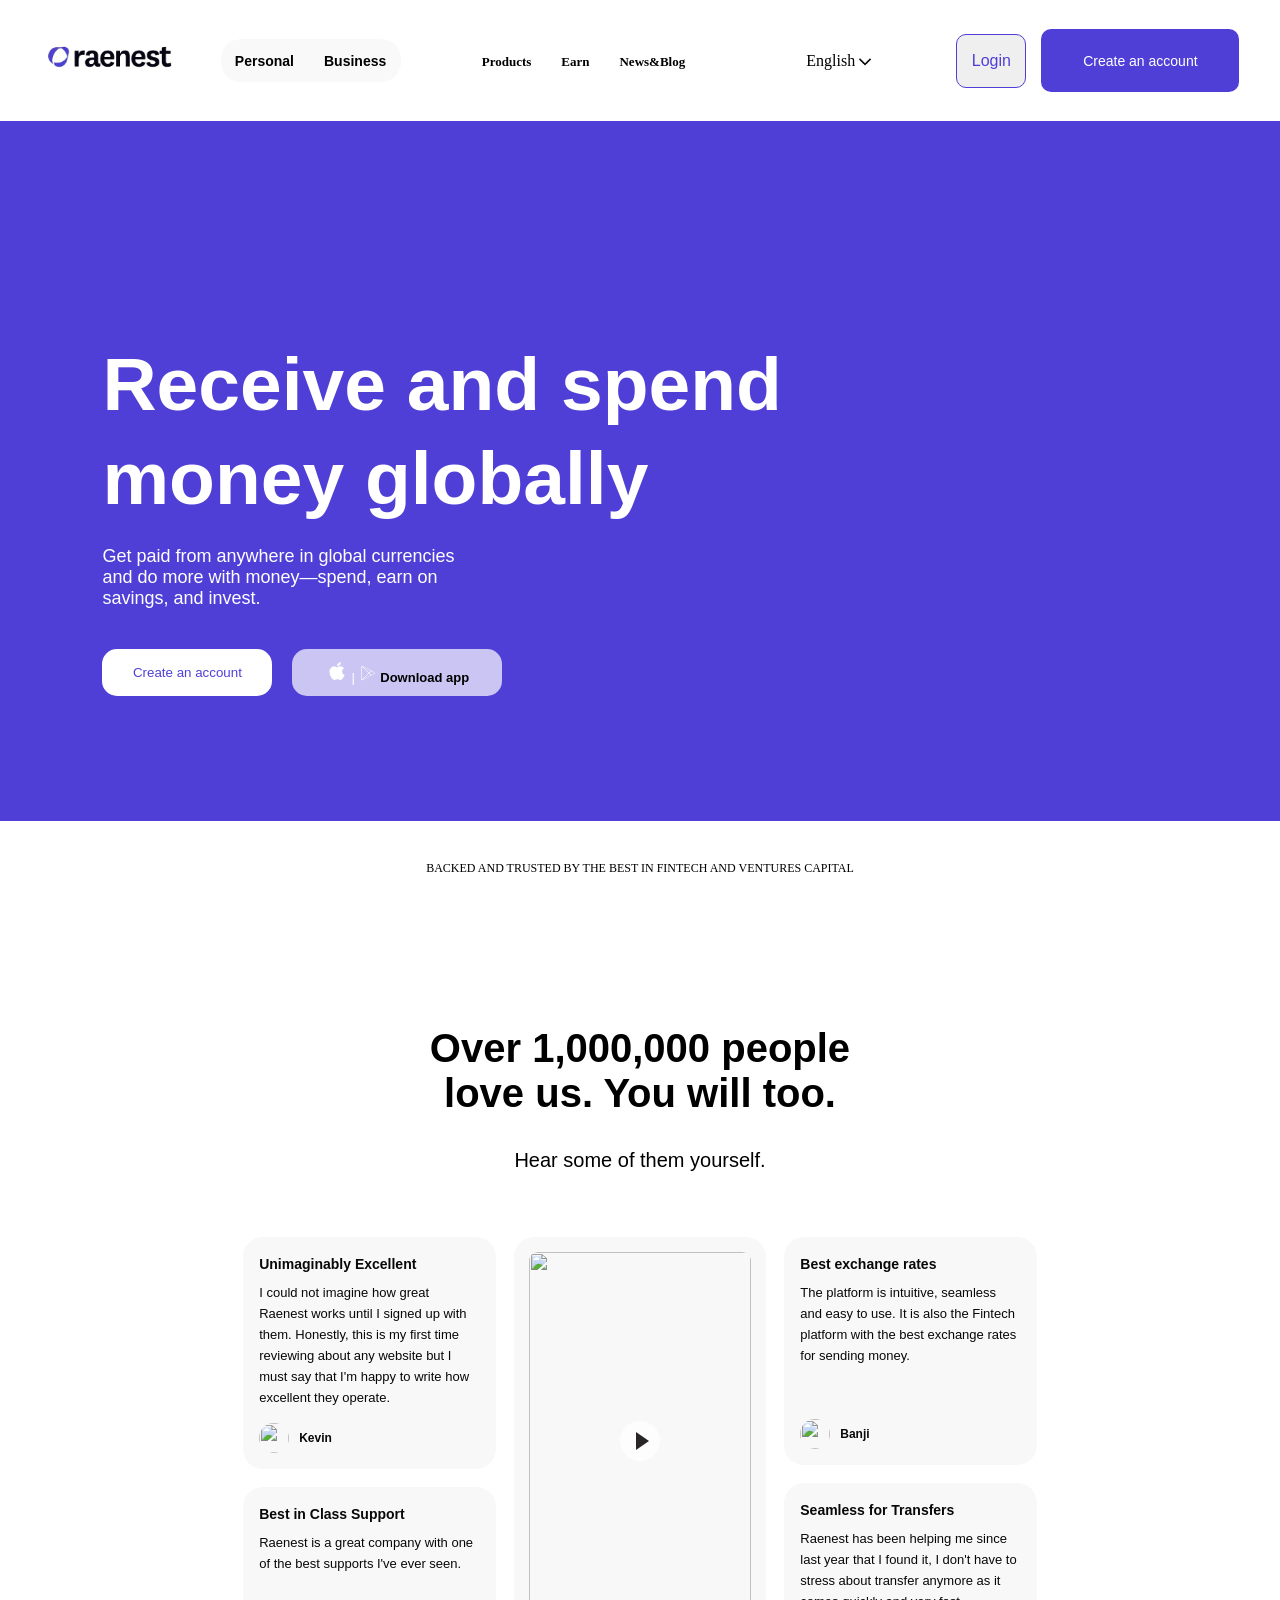
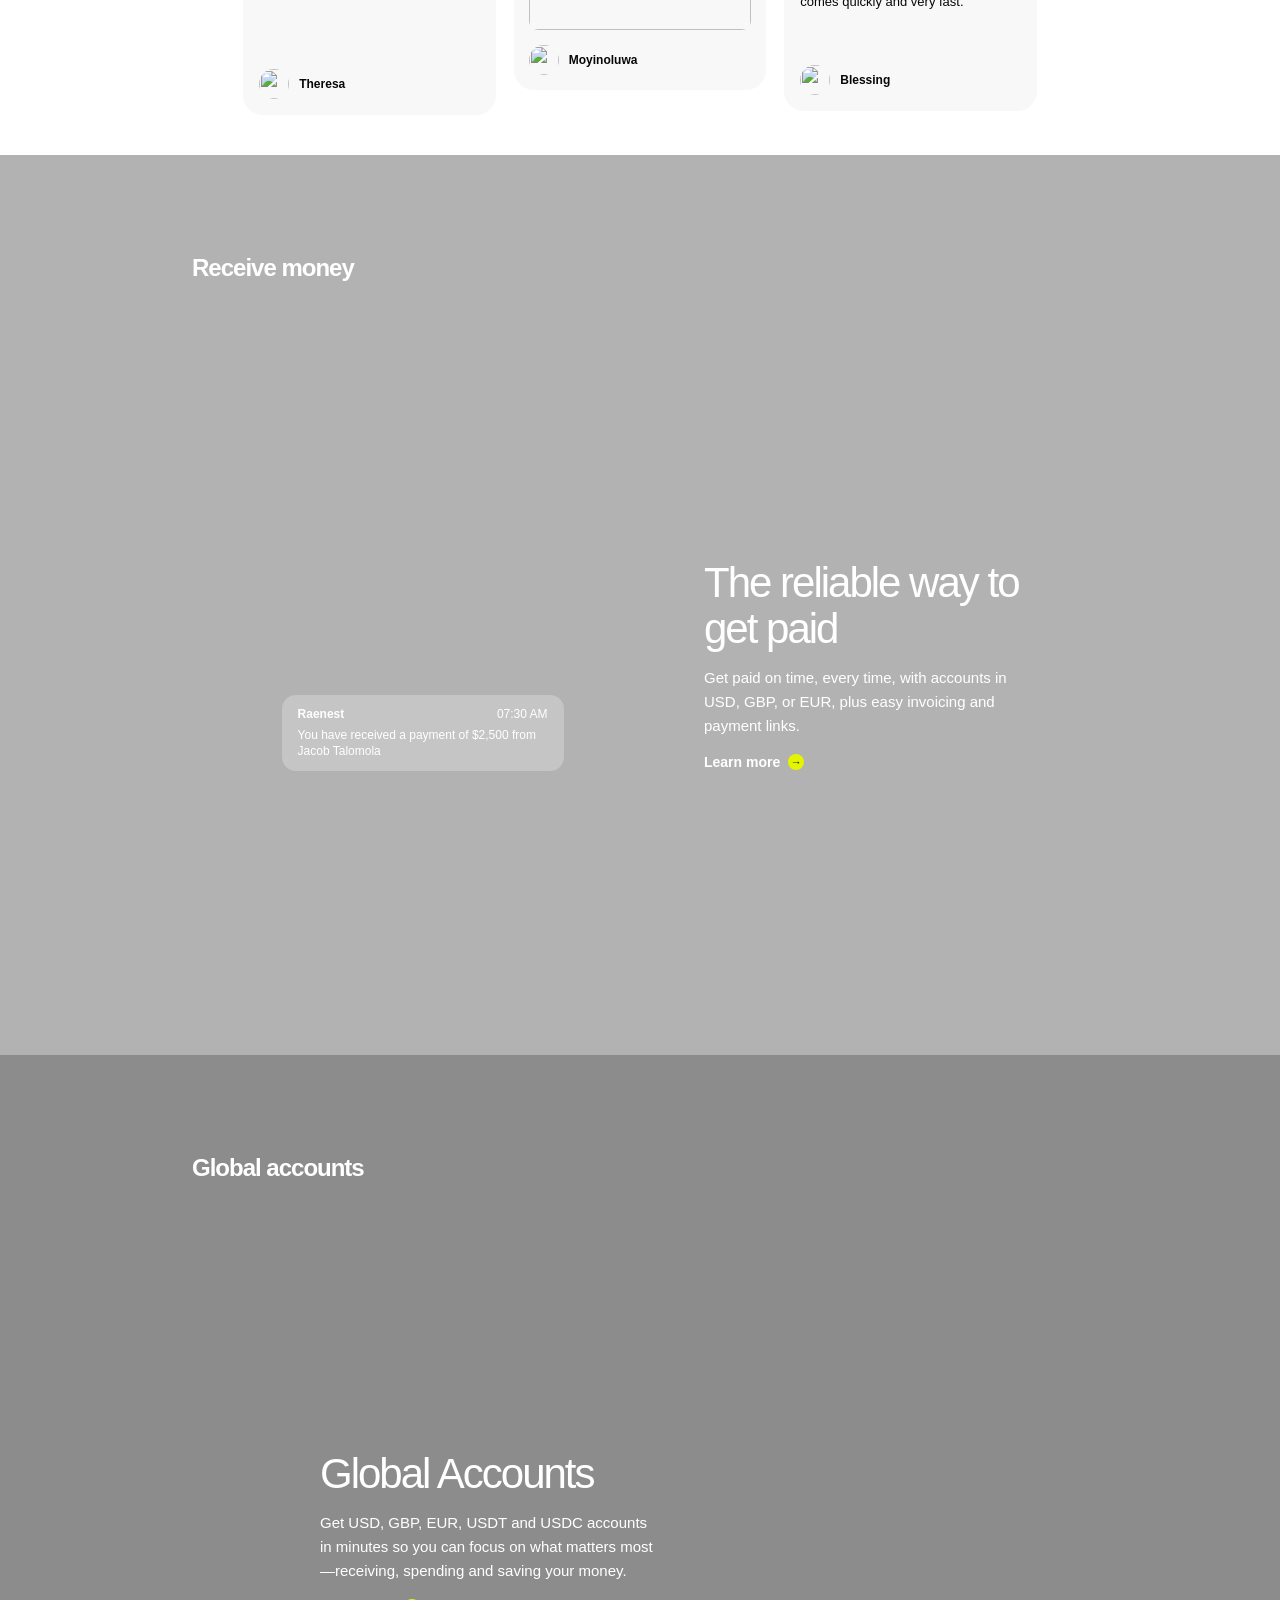
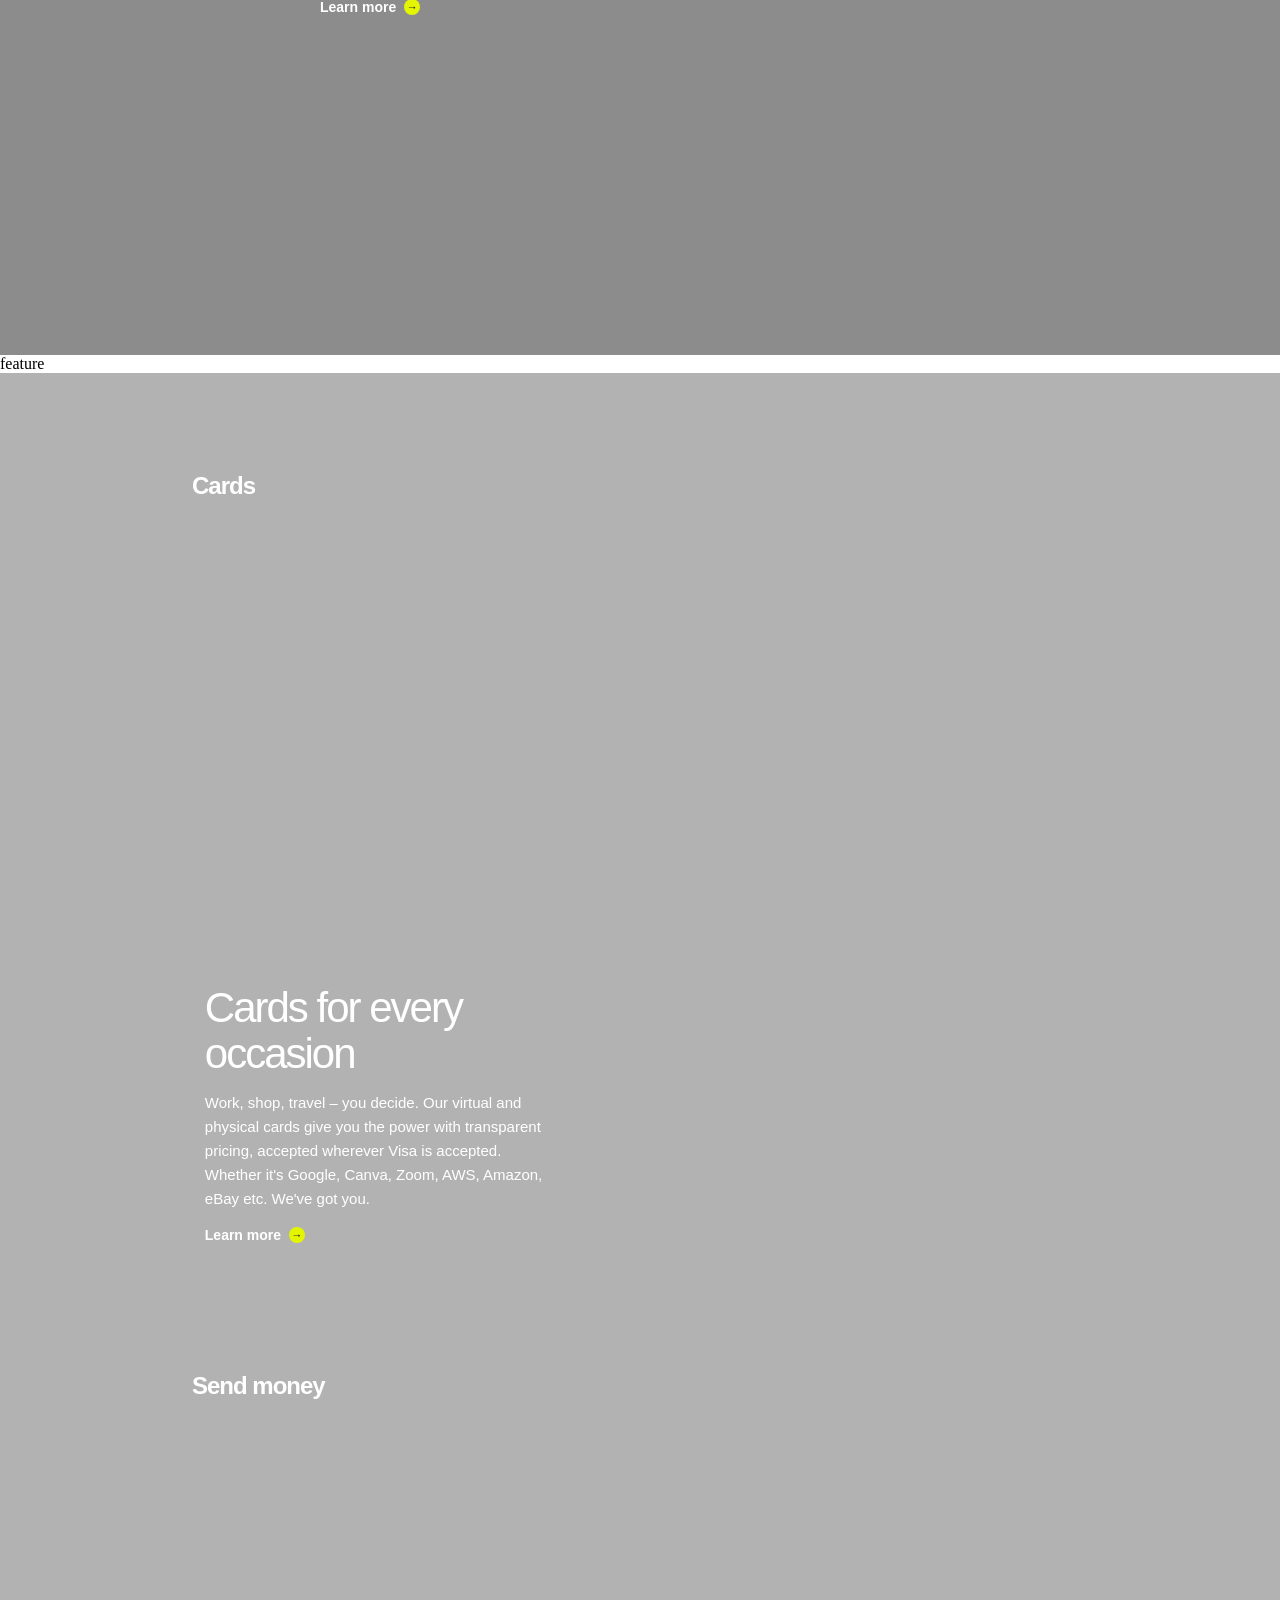
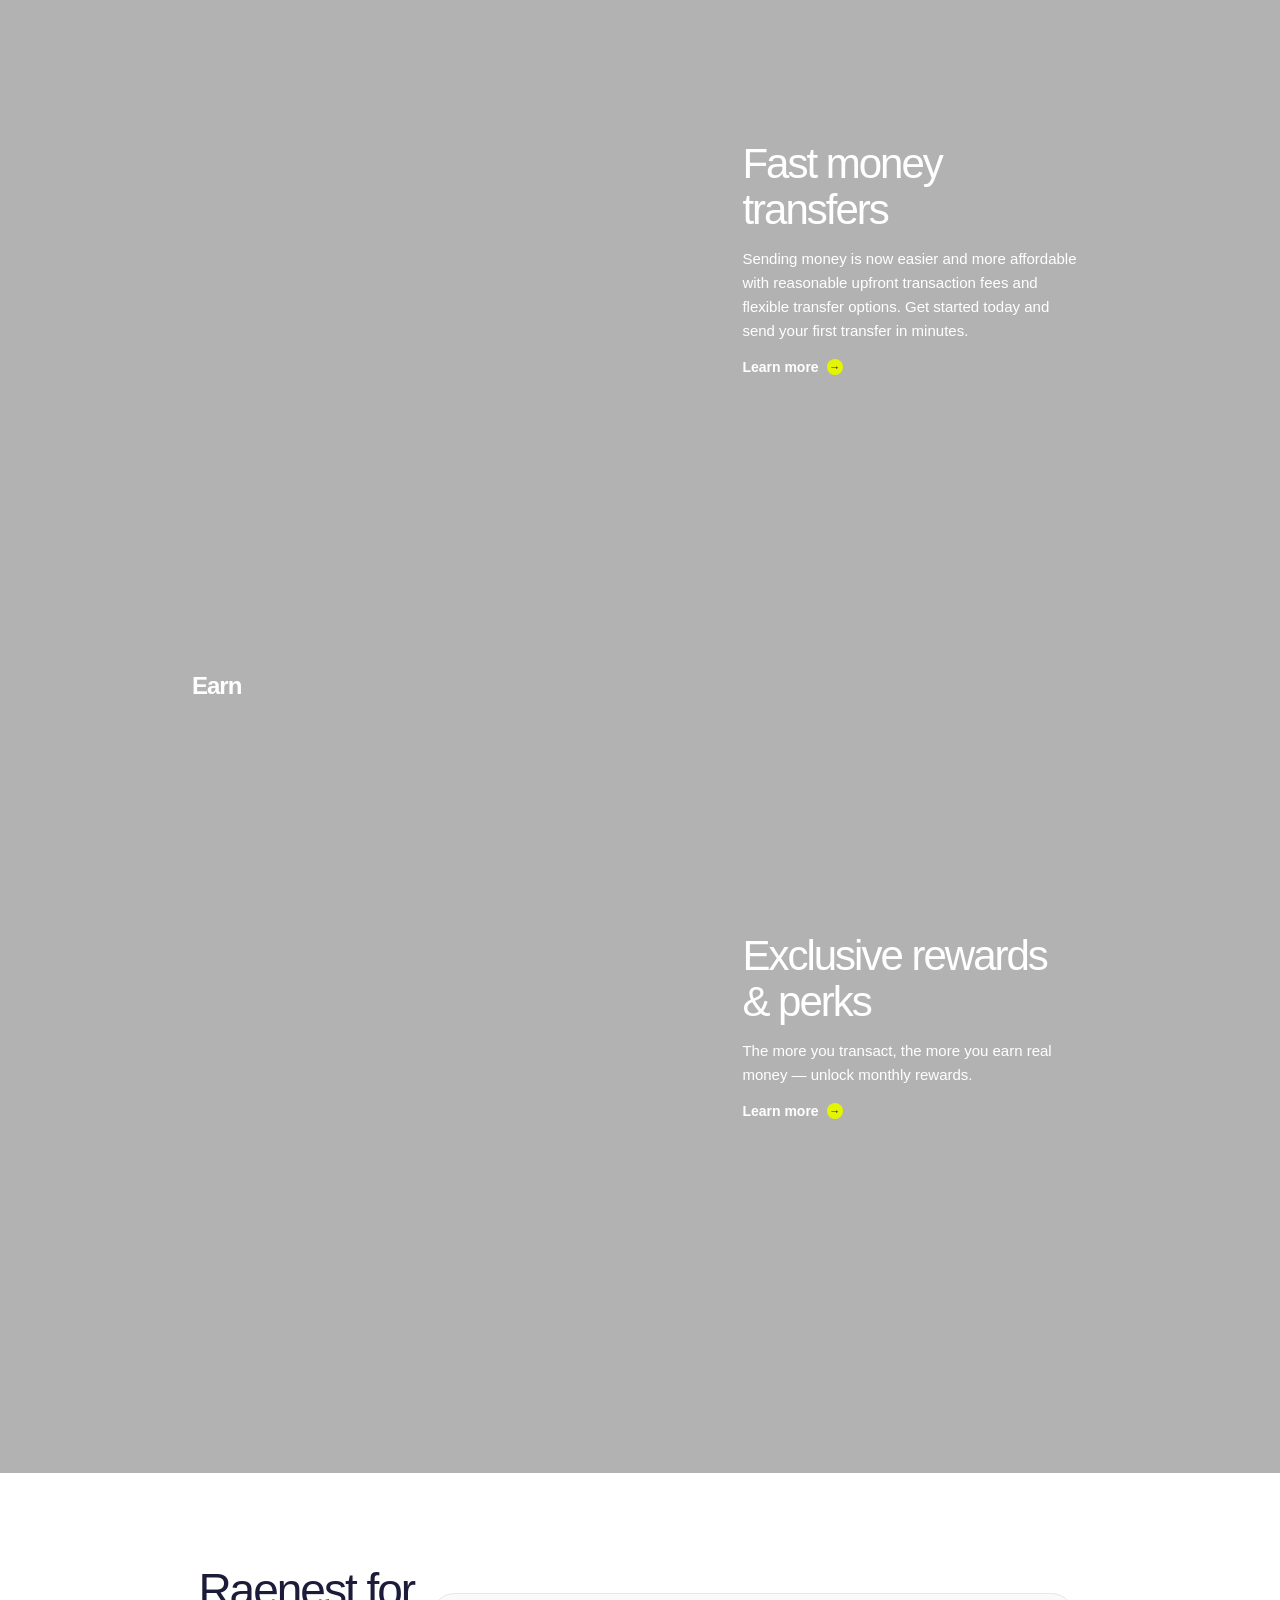
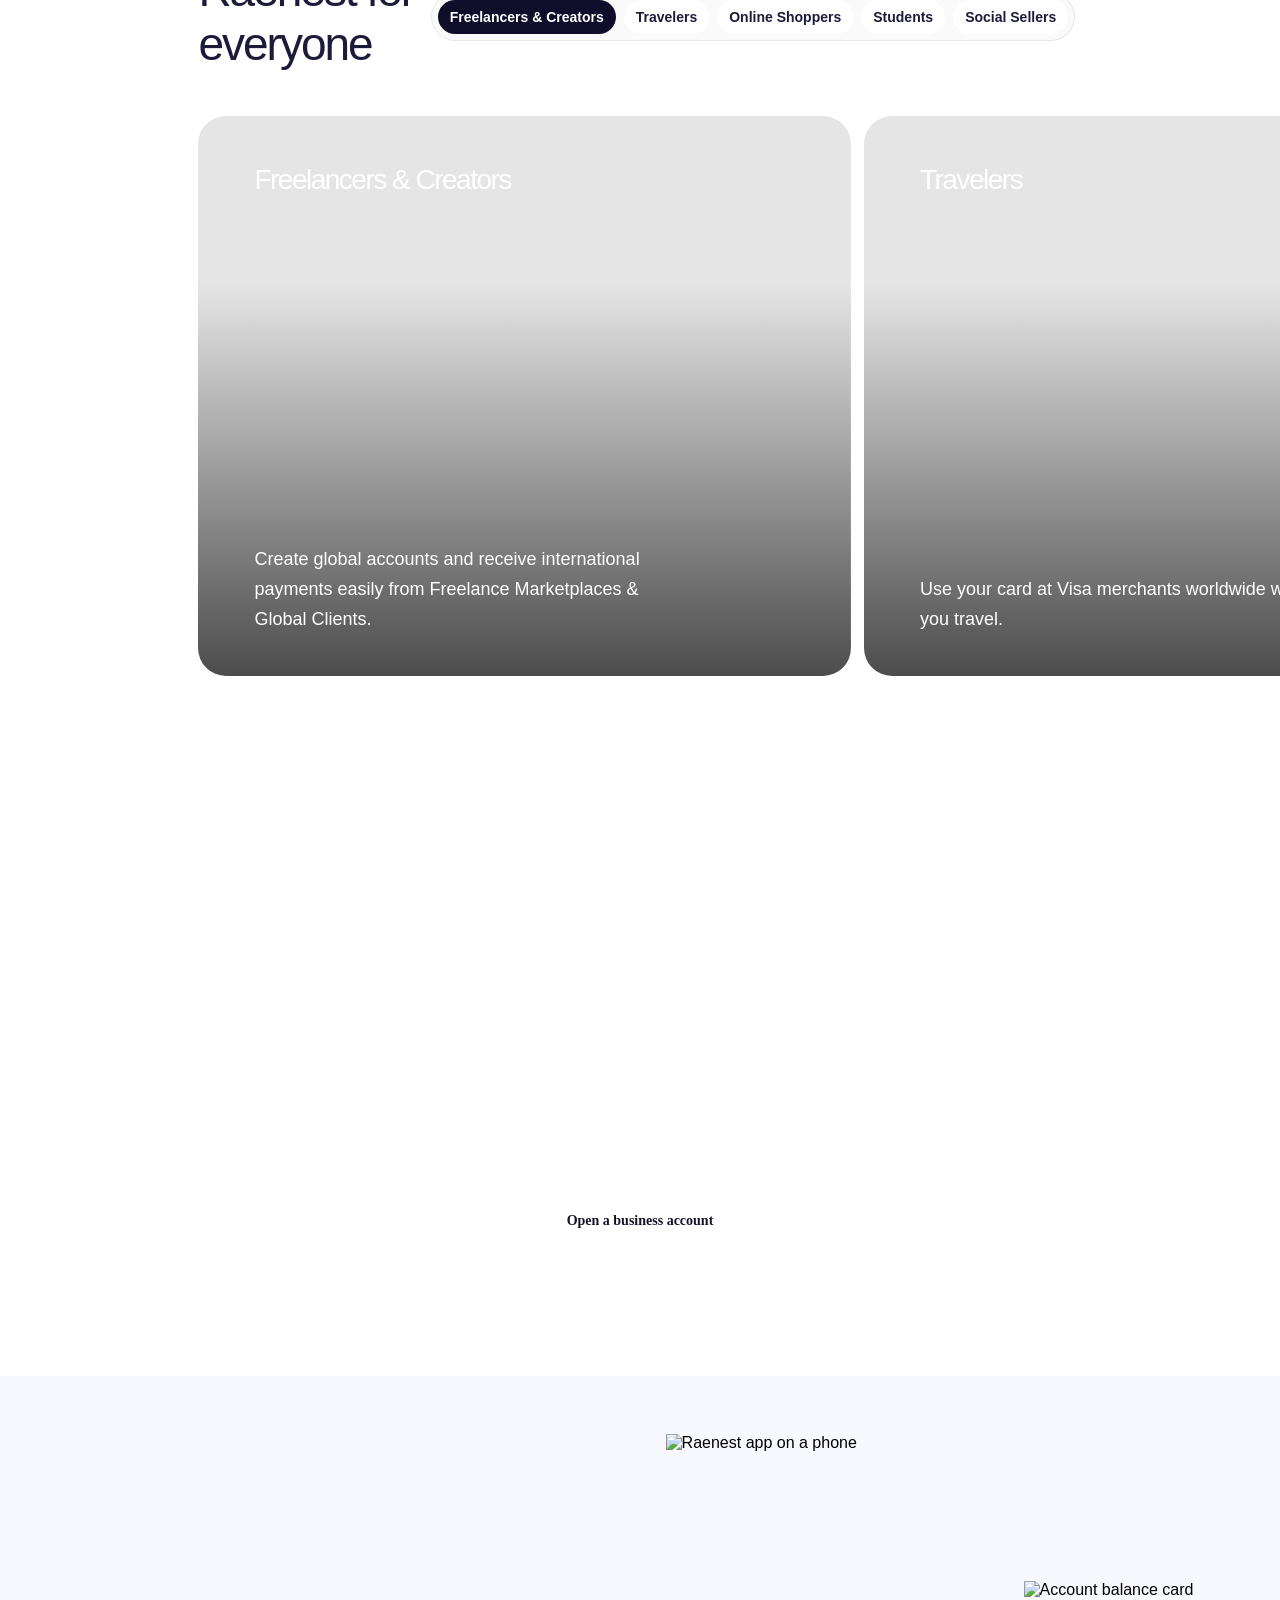
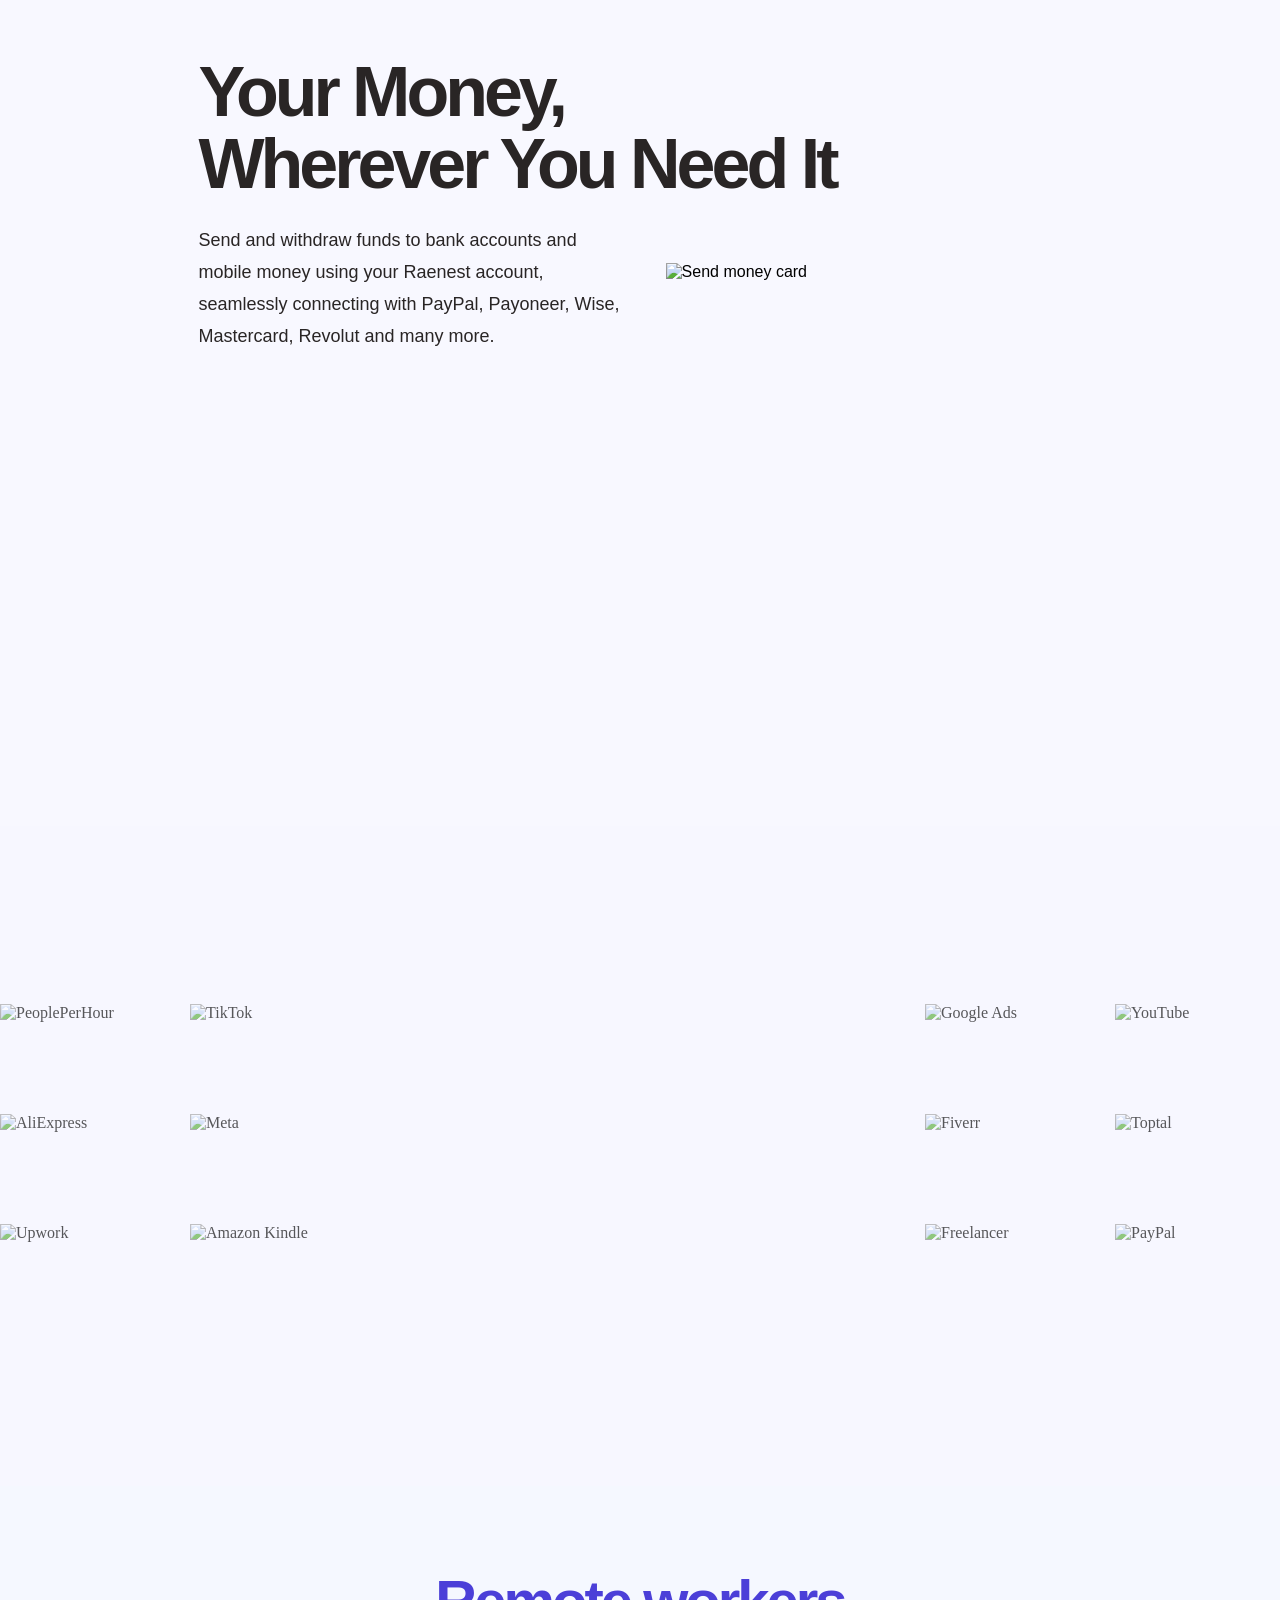
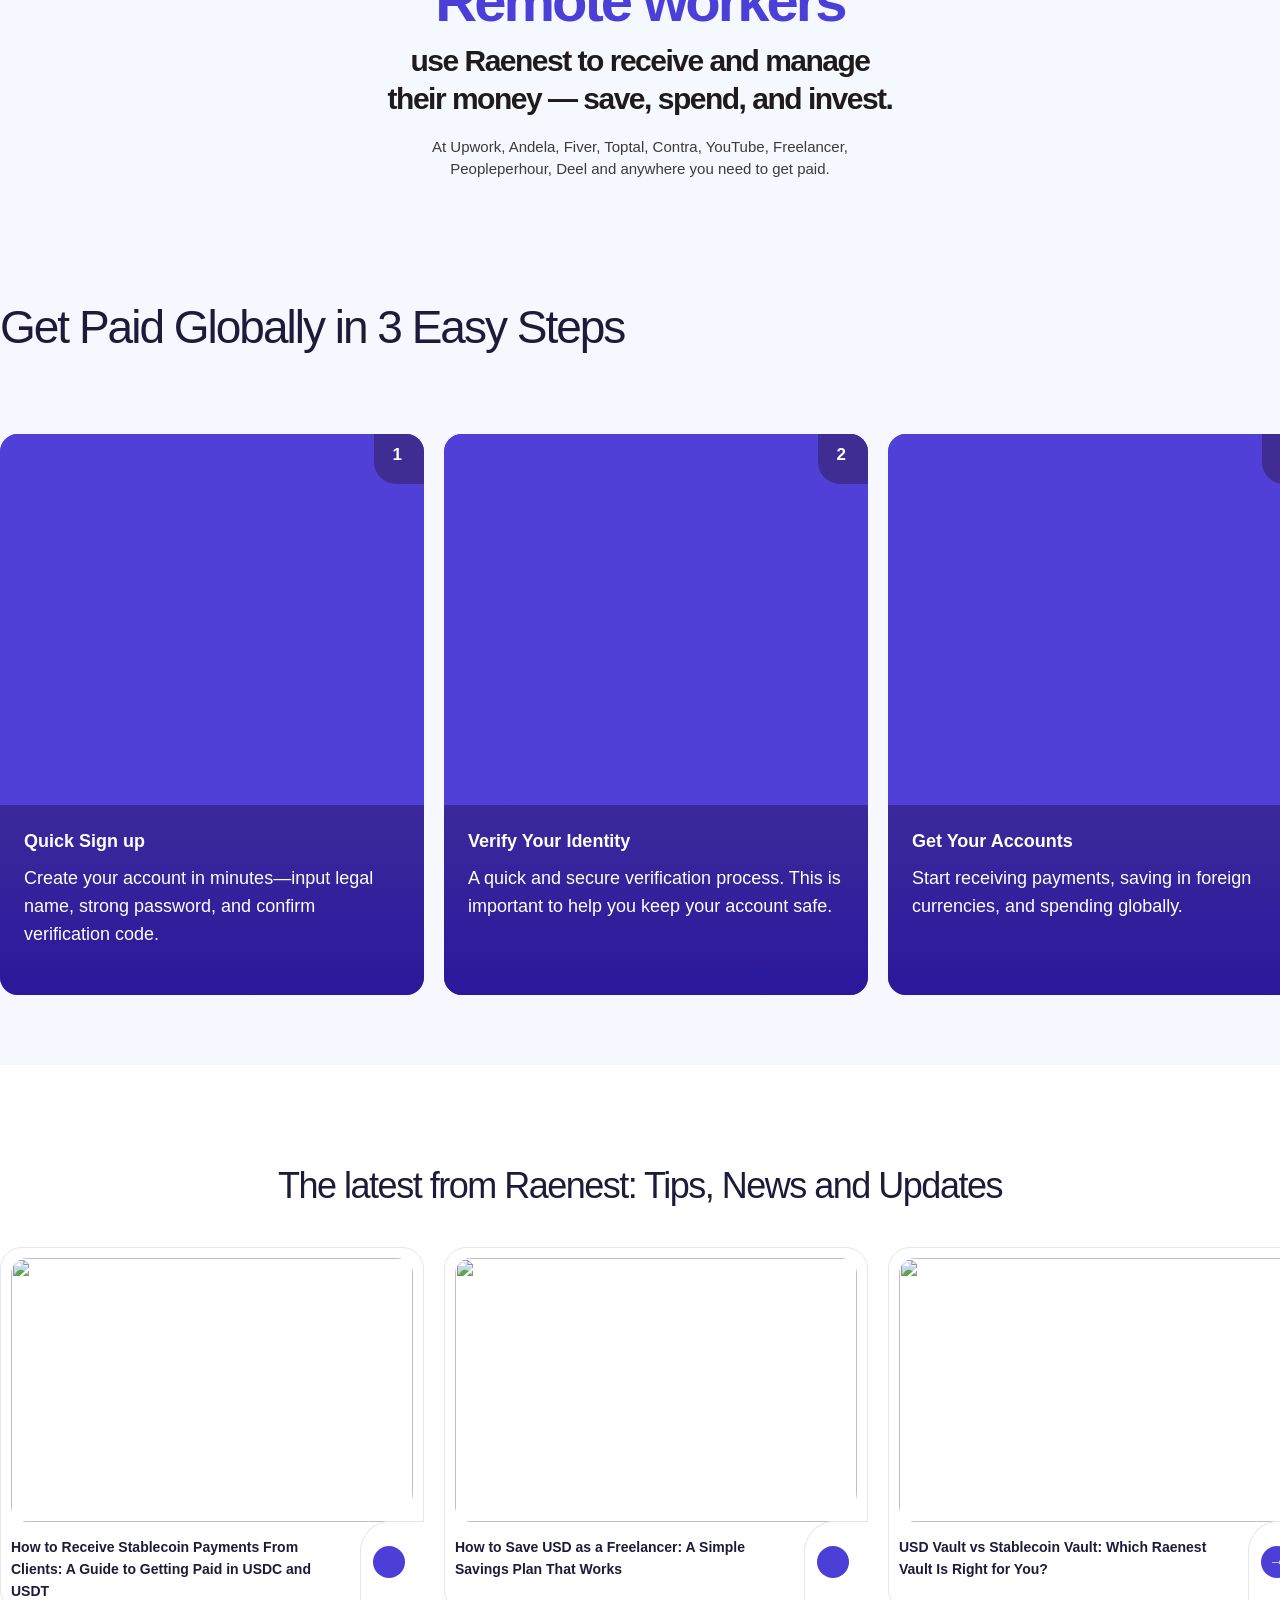
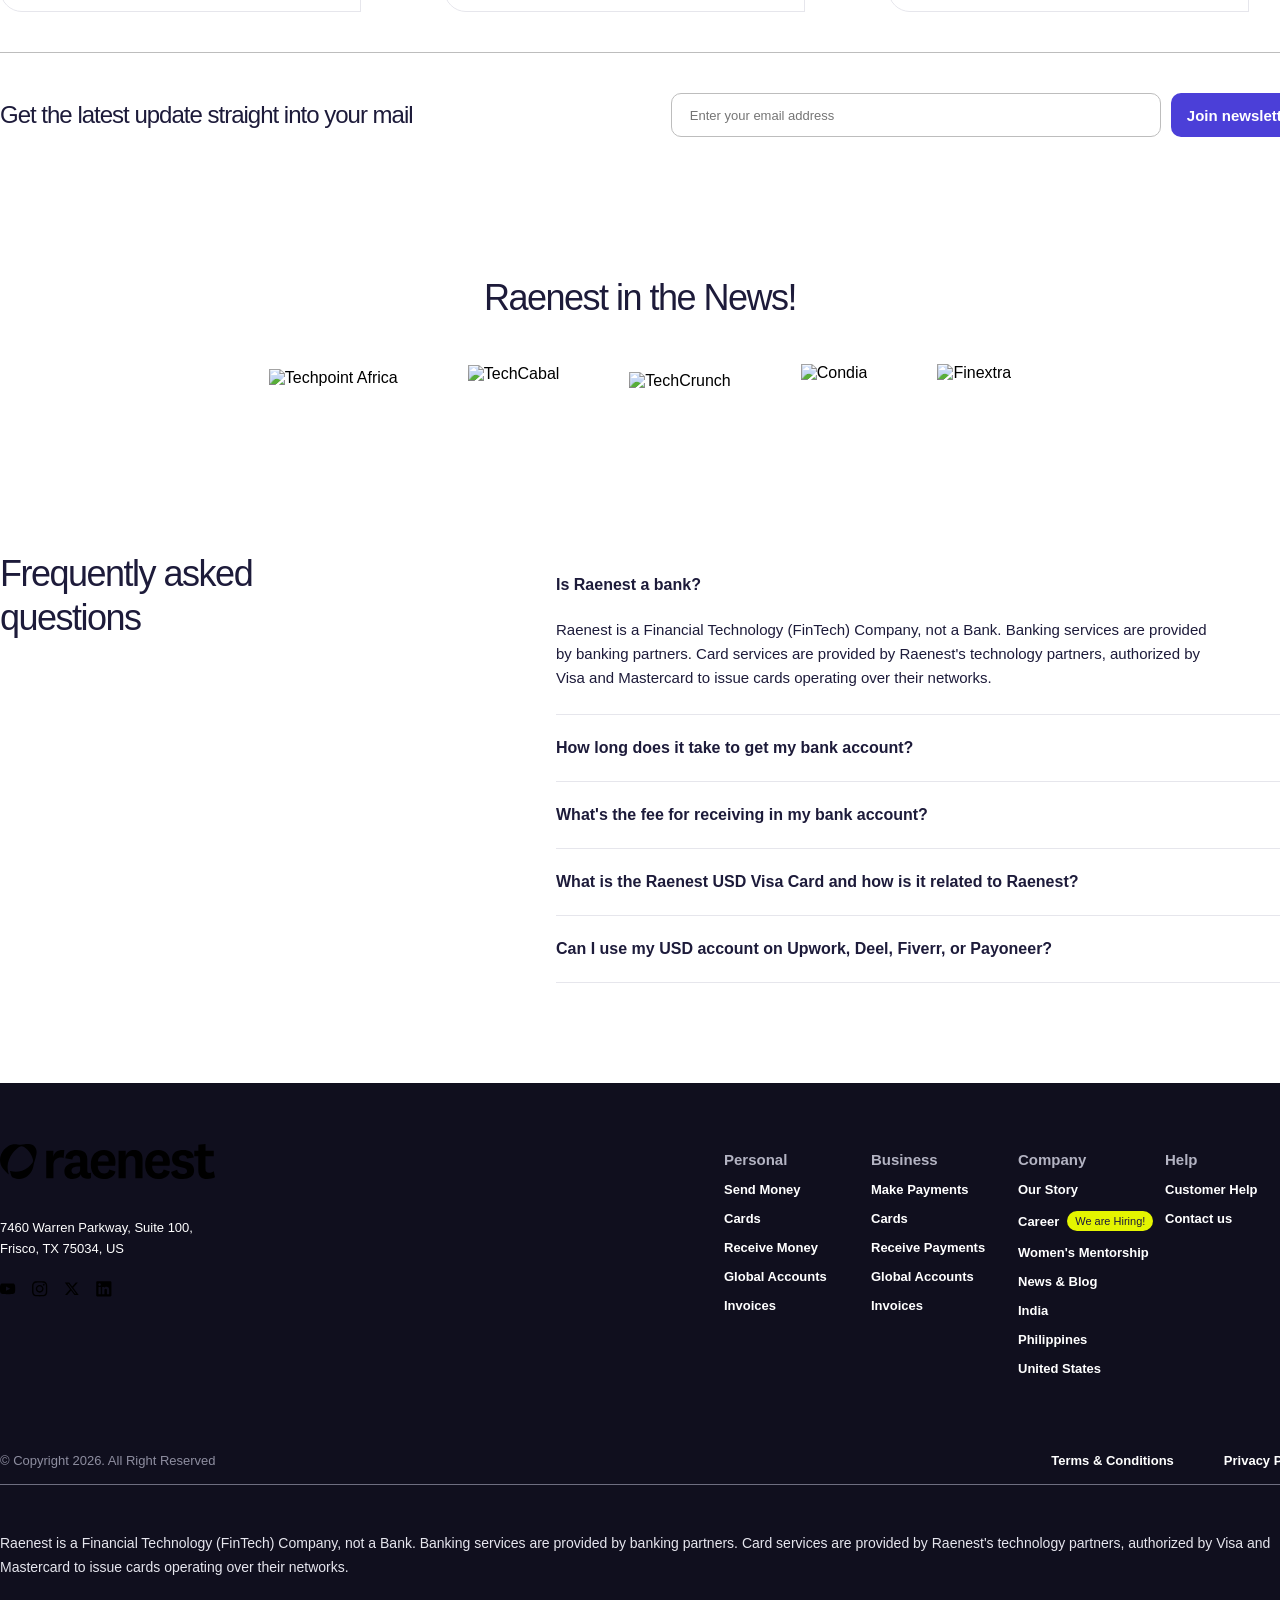
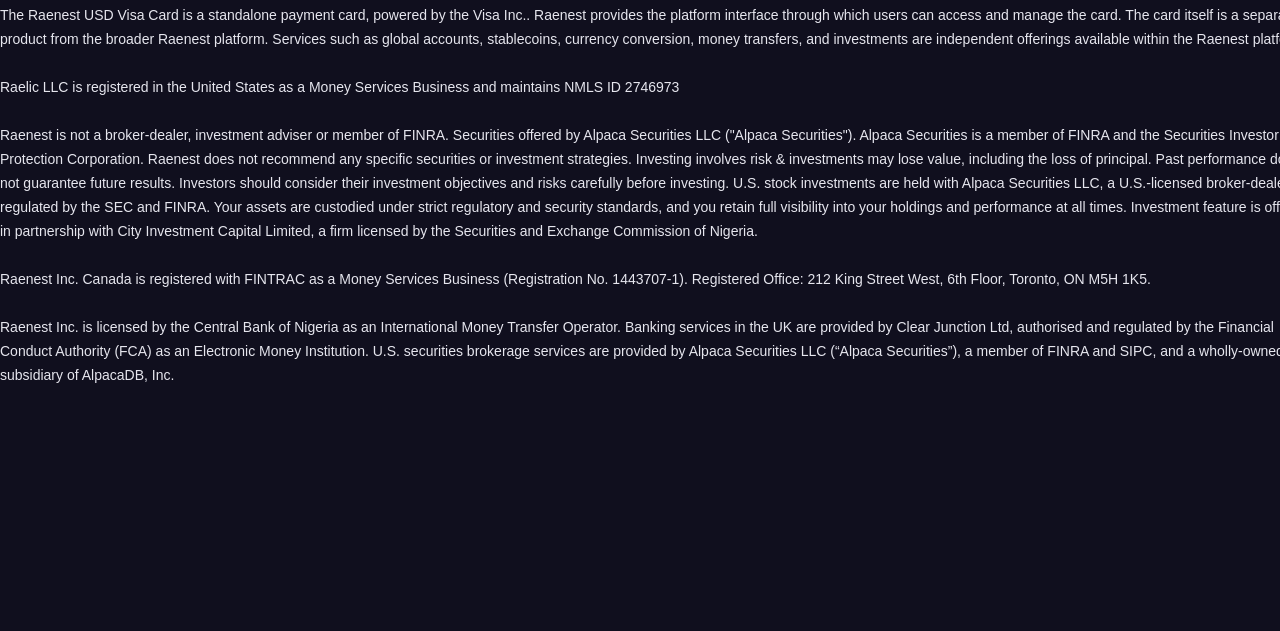
==== commit 01096653: "newest" ====
--- a/index.html
+++ b/index.html
@@ -392,11 +392,7 @@
 
     </div>
 
-    <div class="area">
-      <div class="pills">
-        <img src="https://cdn.prod.website-files.com/67d85bdb392a92fa03e2f524/67da765d766109f2885b3e8b_store-rating.png" alt="">
-      </div>
-    </div>
+
 
   </div>
 
--- a/styling.css
+++ b/styling.css
@@ -502,23 +502,11 @@
   margin-top: 23px;
 }
 
-.pills {
-  background-color: #292525;
-  border-radius: 12px;
-  padding: 10px 16px;
-  display: inline-flex;
-  margin-bottom: 60px;
-}
-
-.pills img {
-  display: block;
-  width: 100%;
-  max-width: 400px;
-  height: auto;
-}
+
 
 .stack {
   position: relative;
+  margin-top: 40px;
 }
 
 .top {
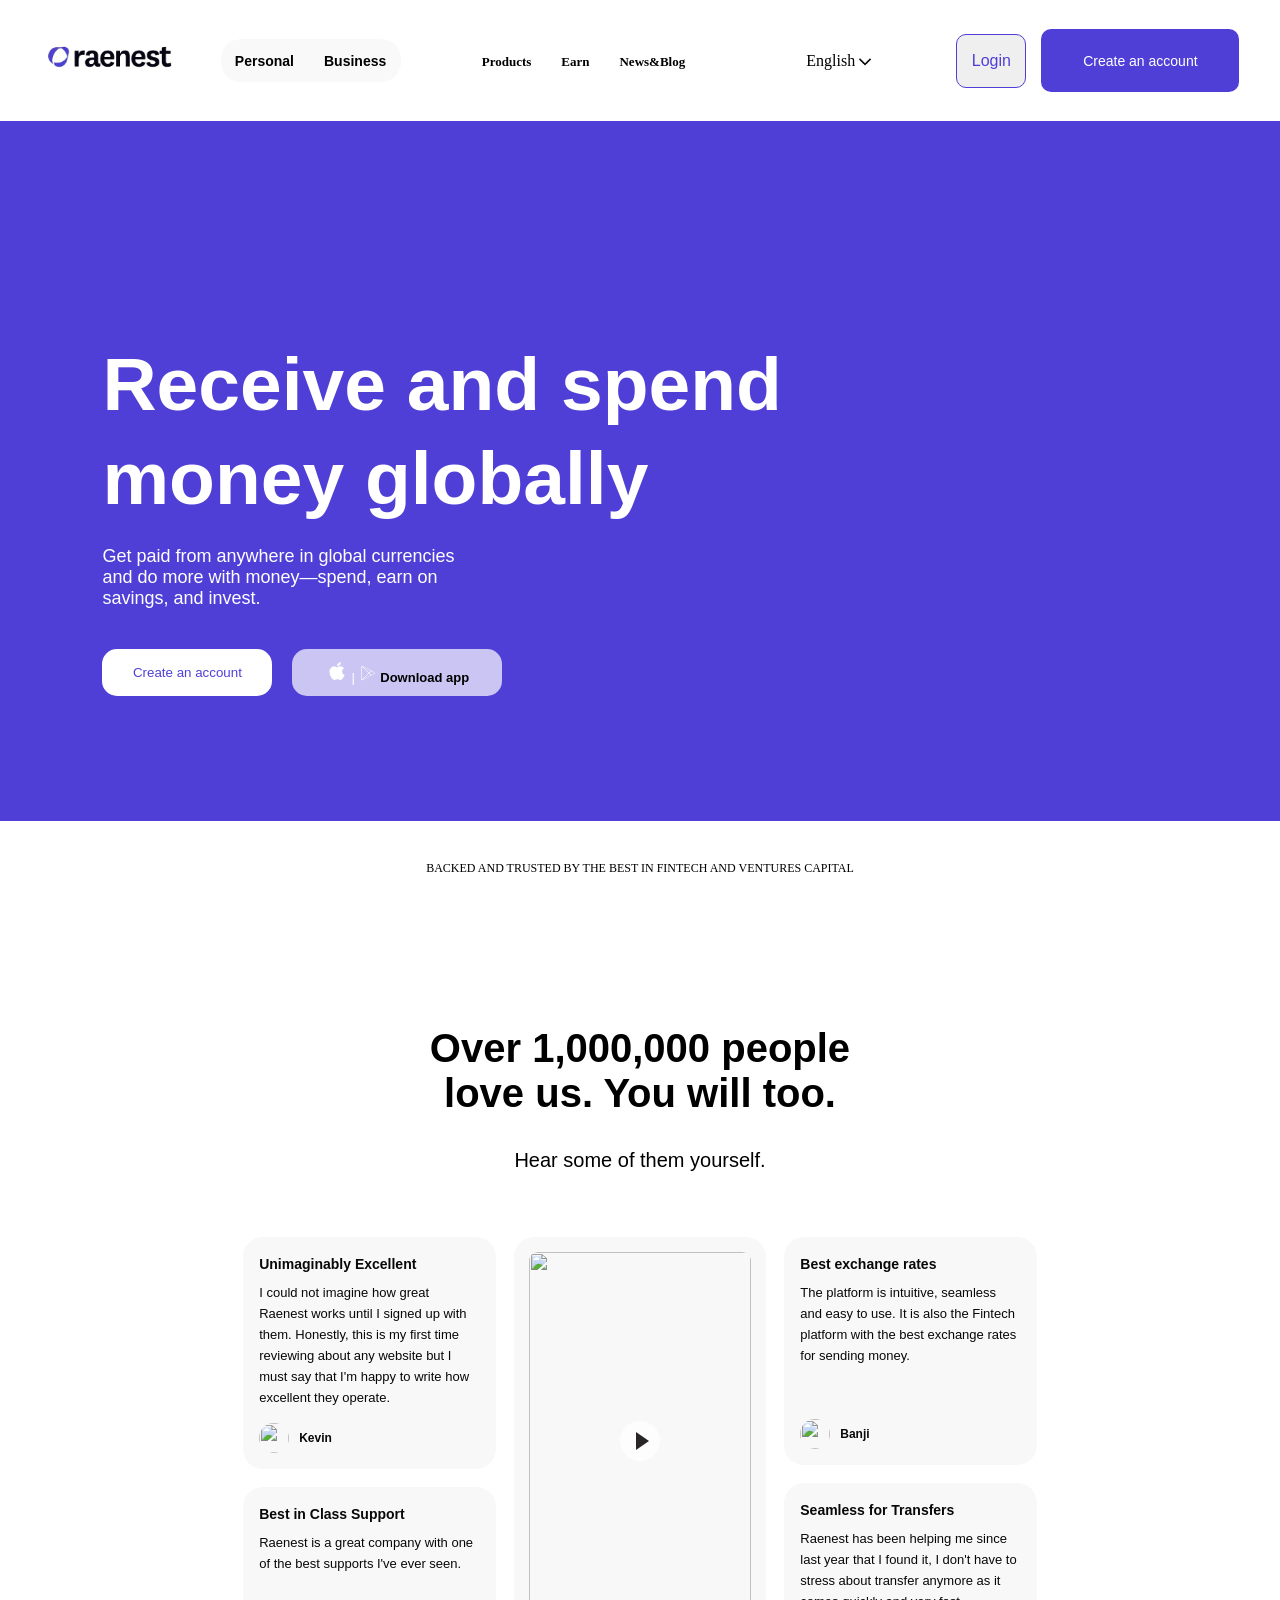
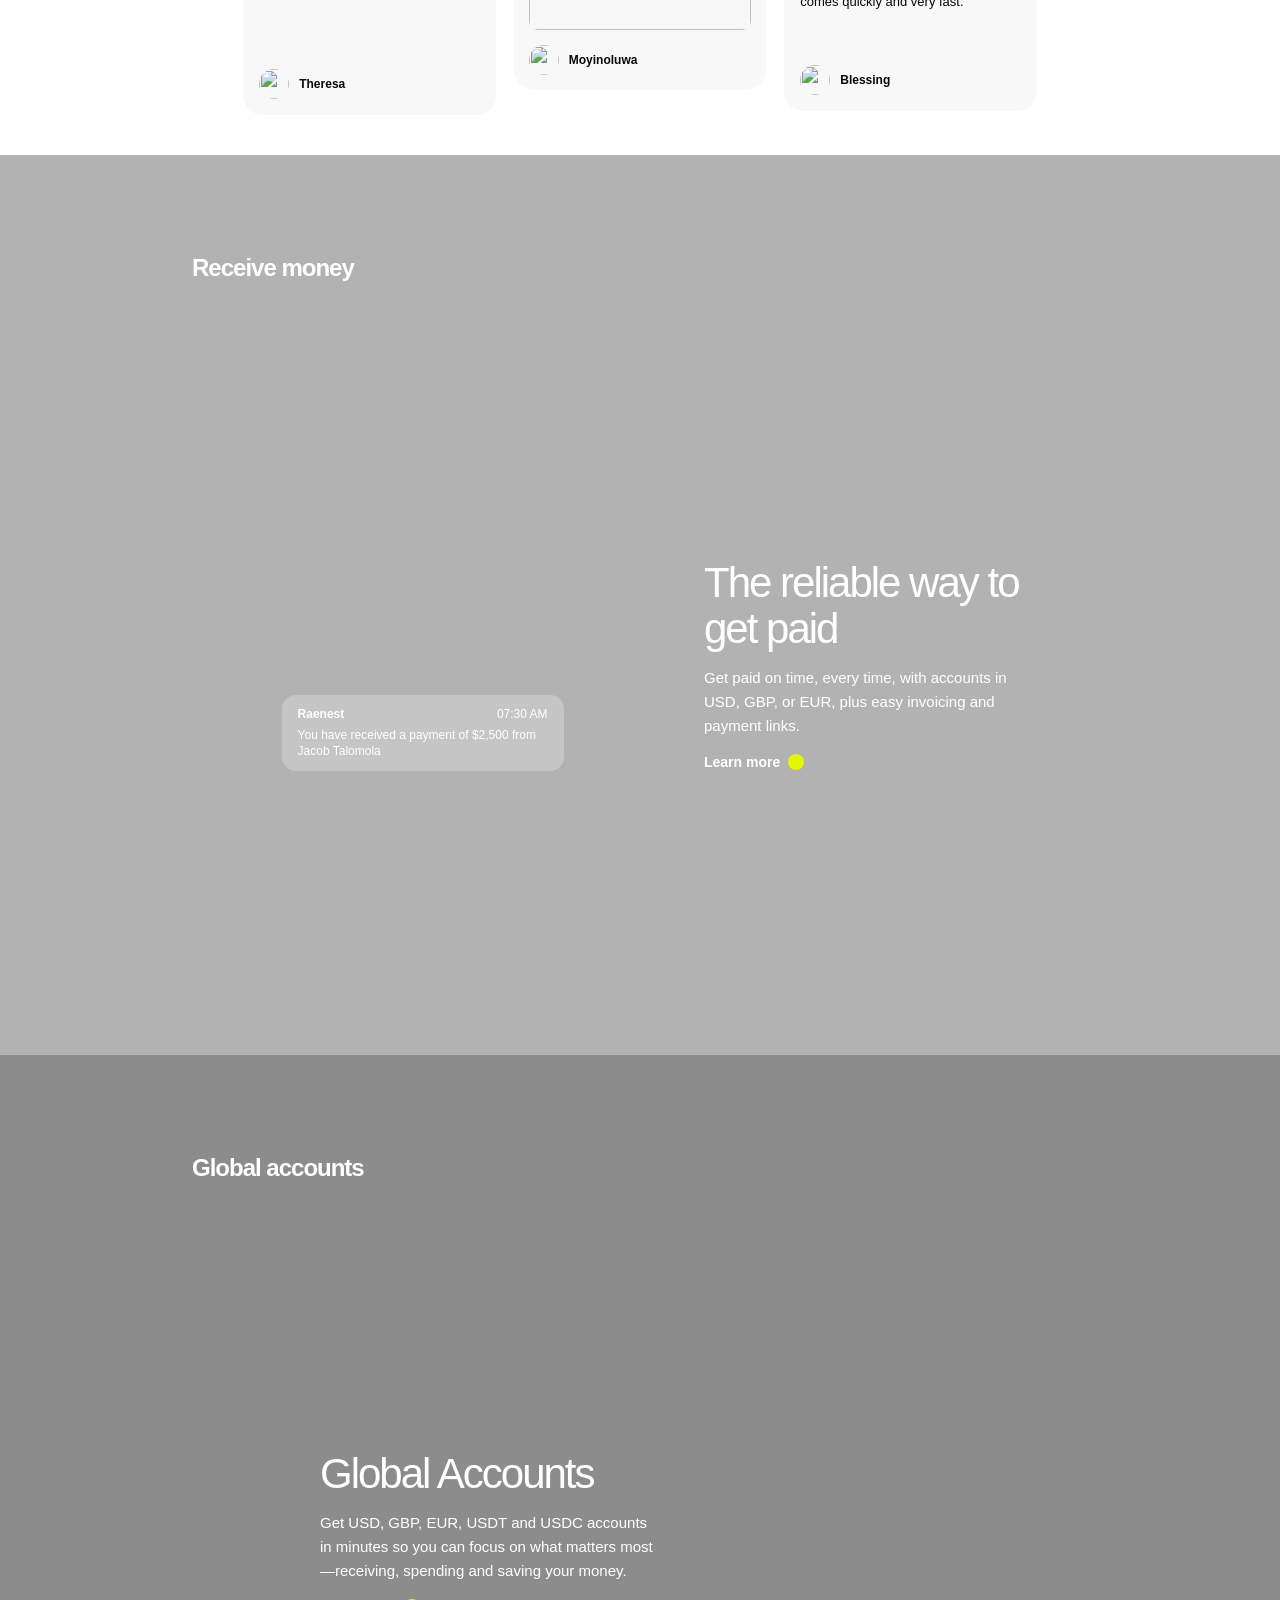
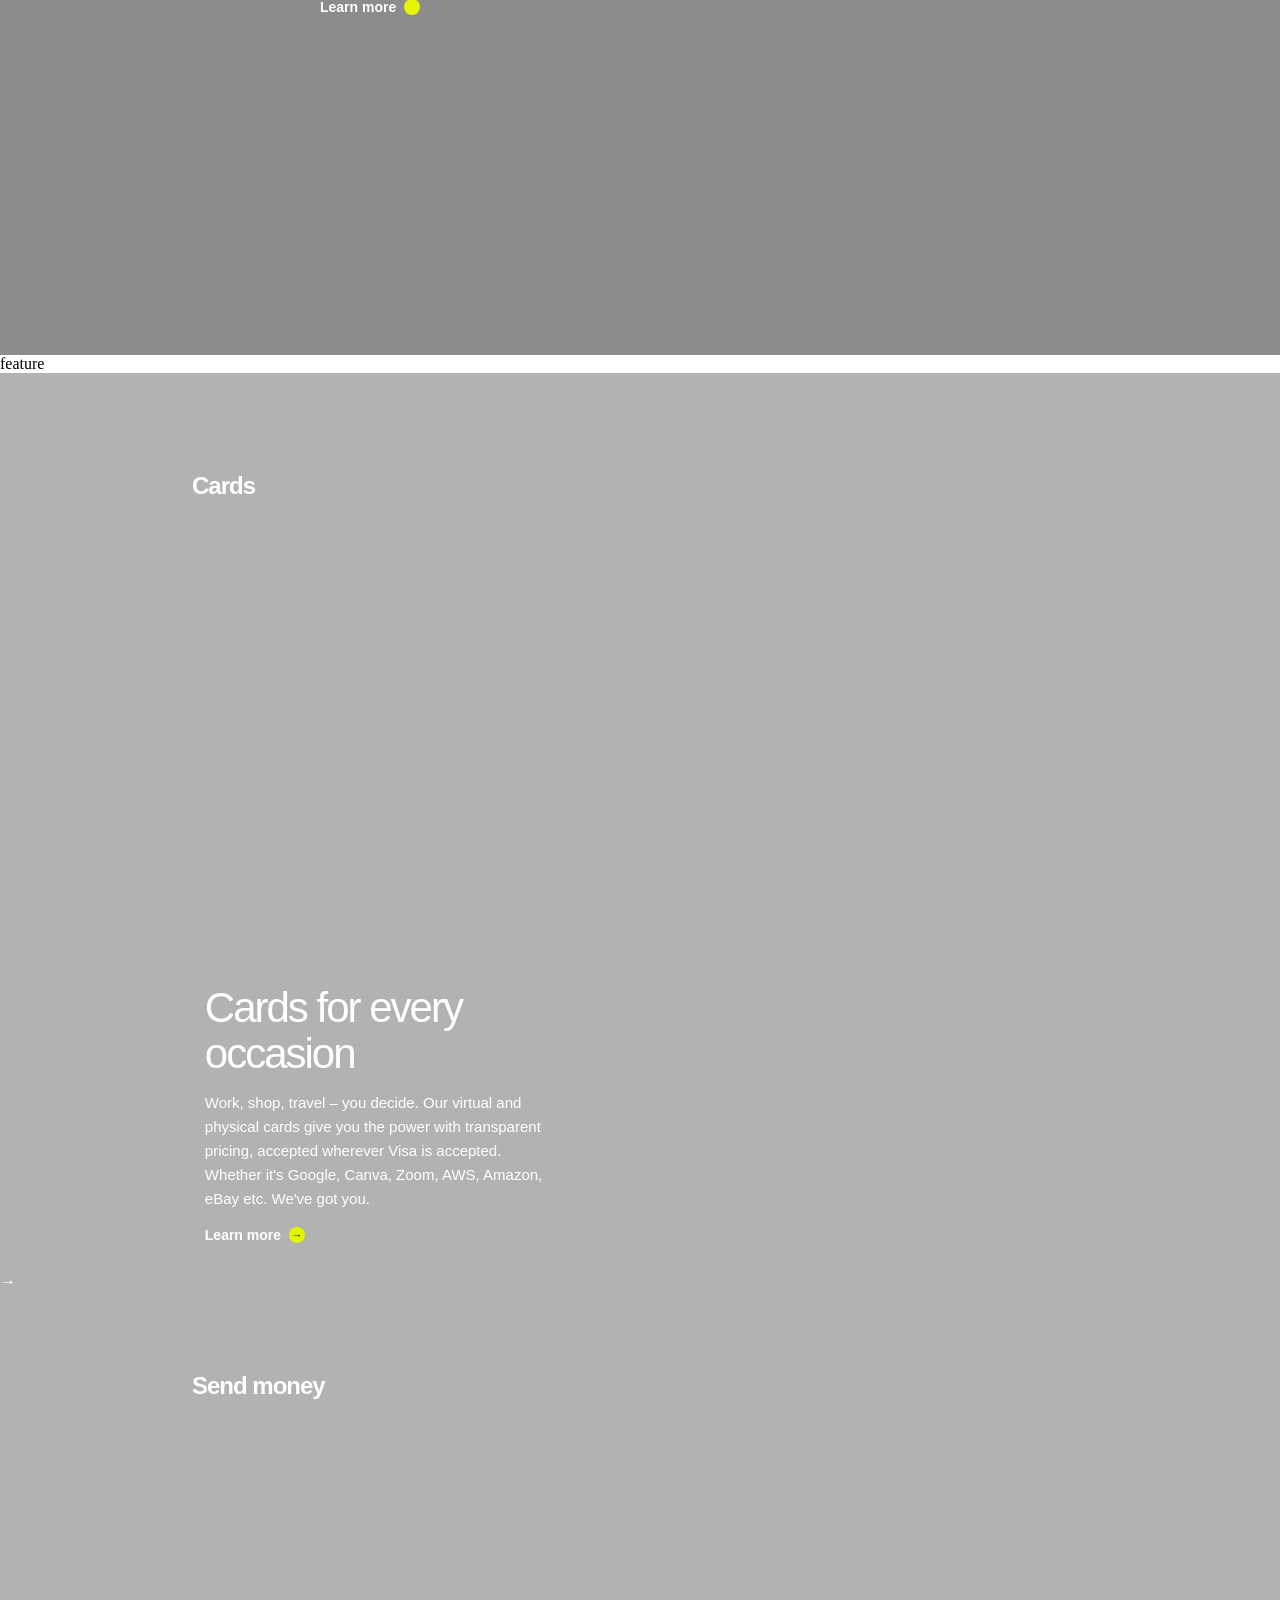
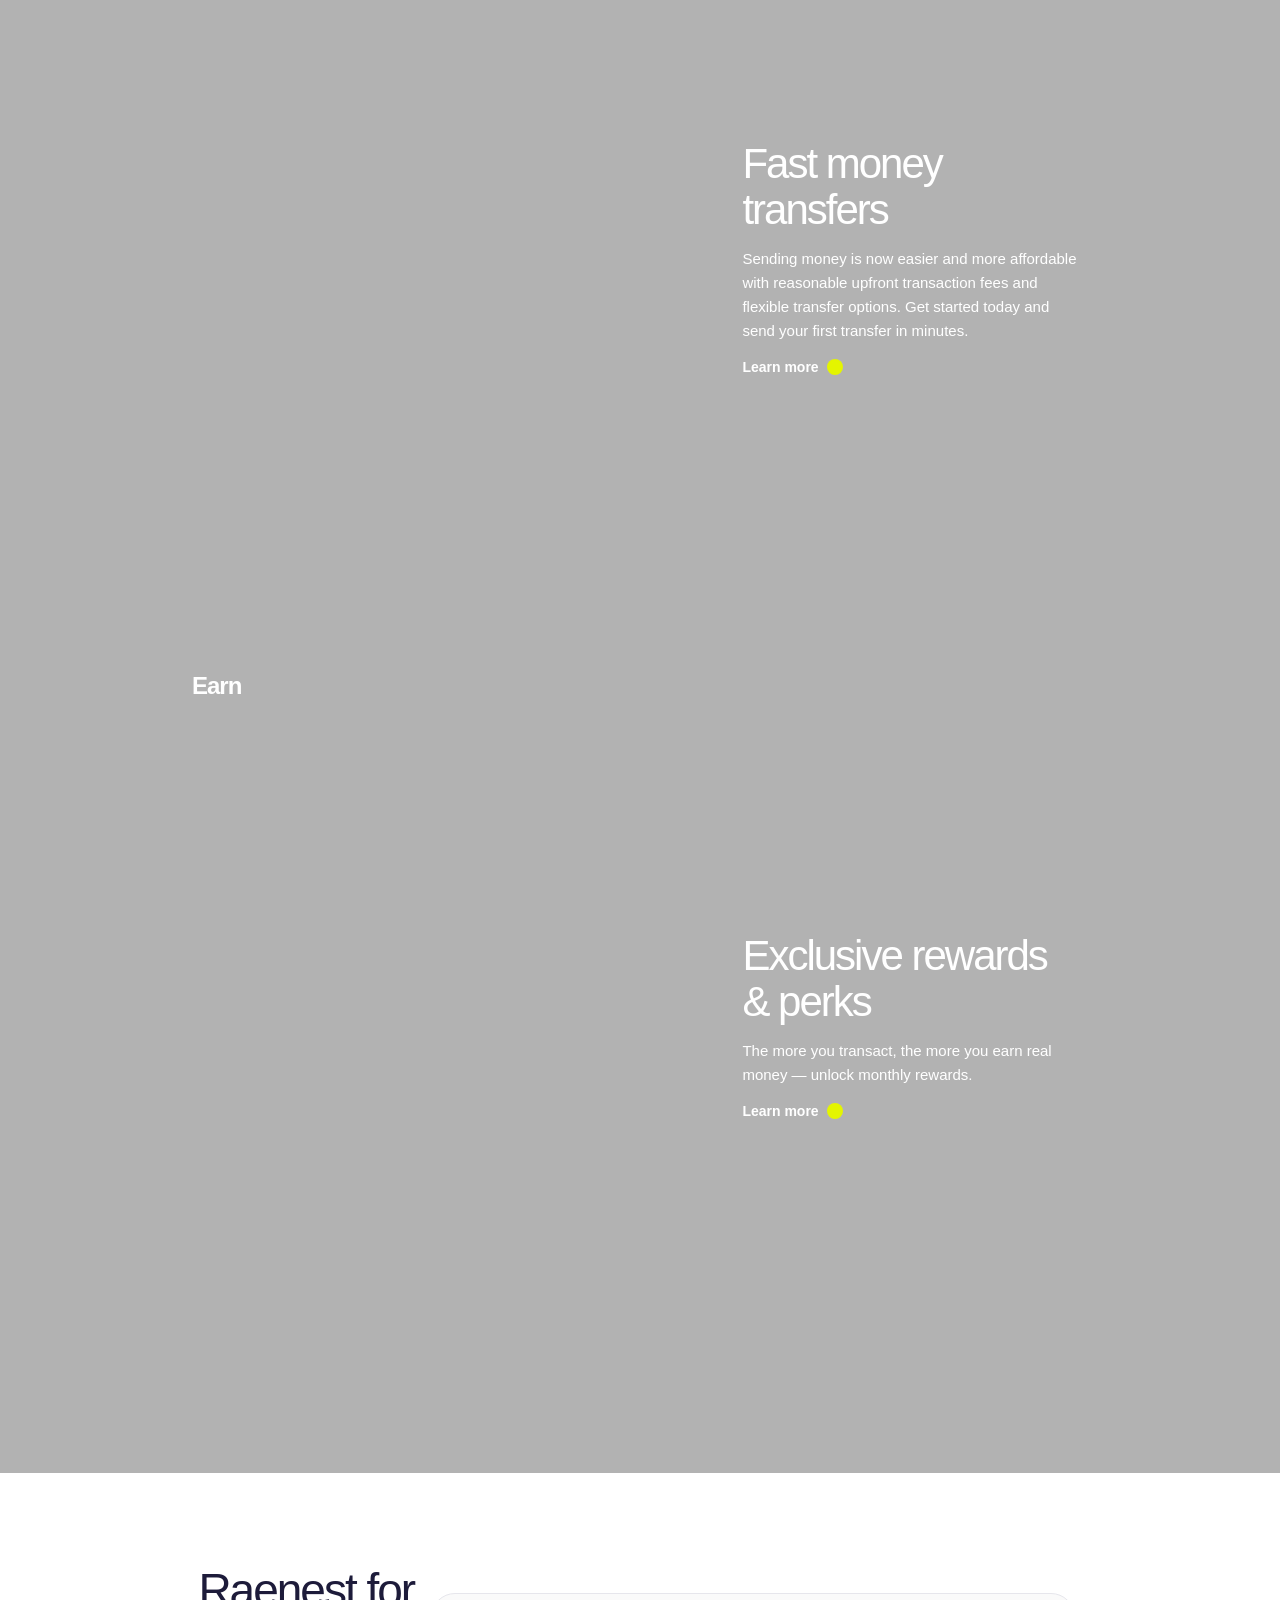
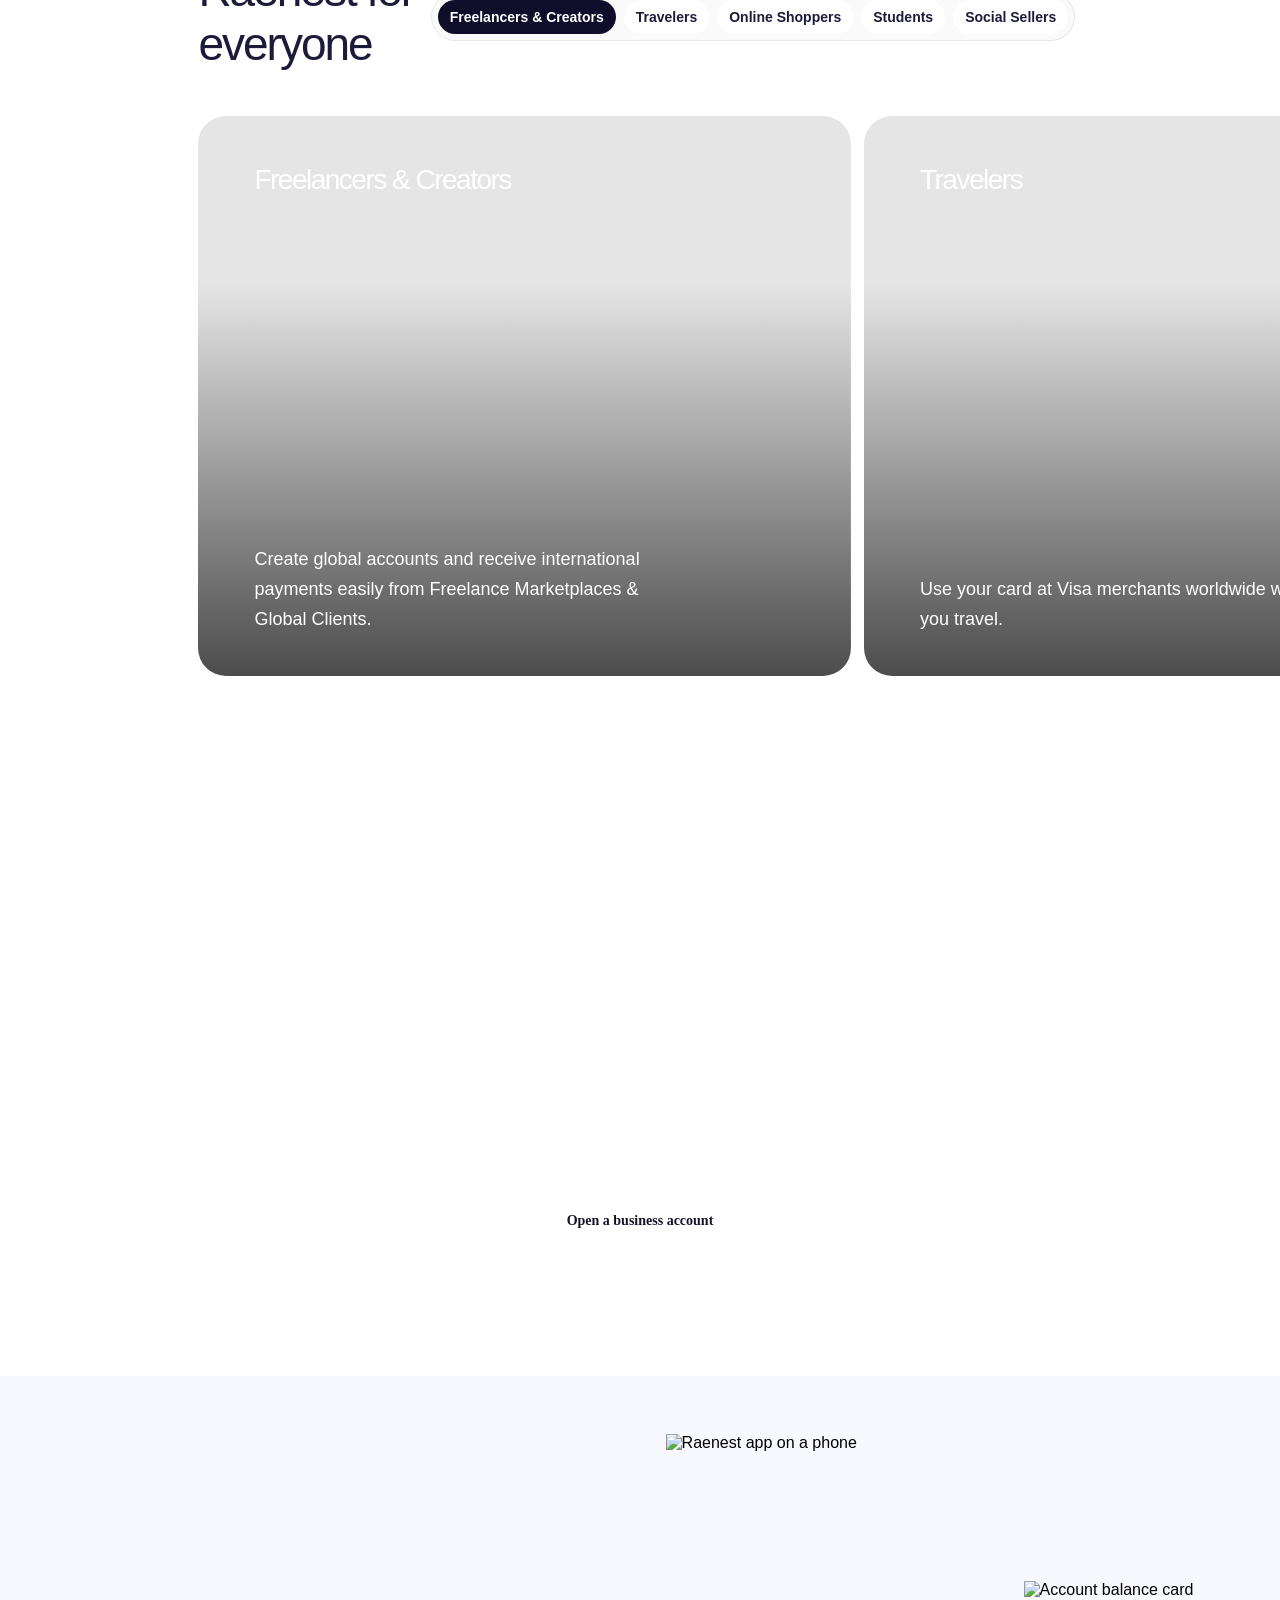
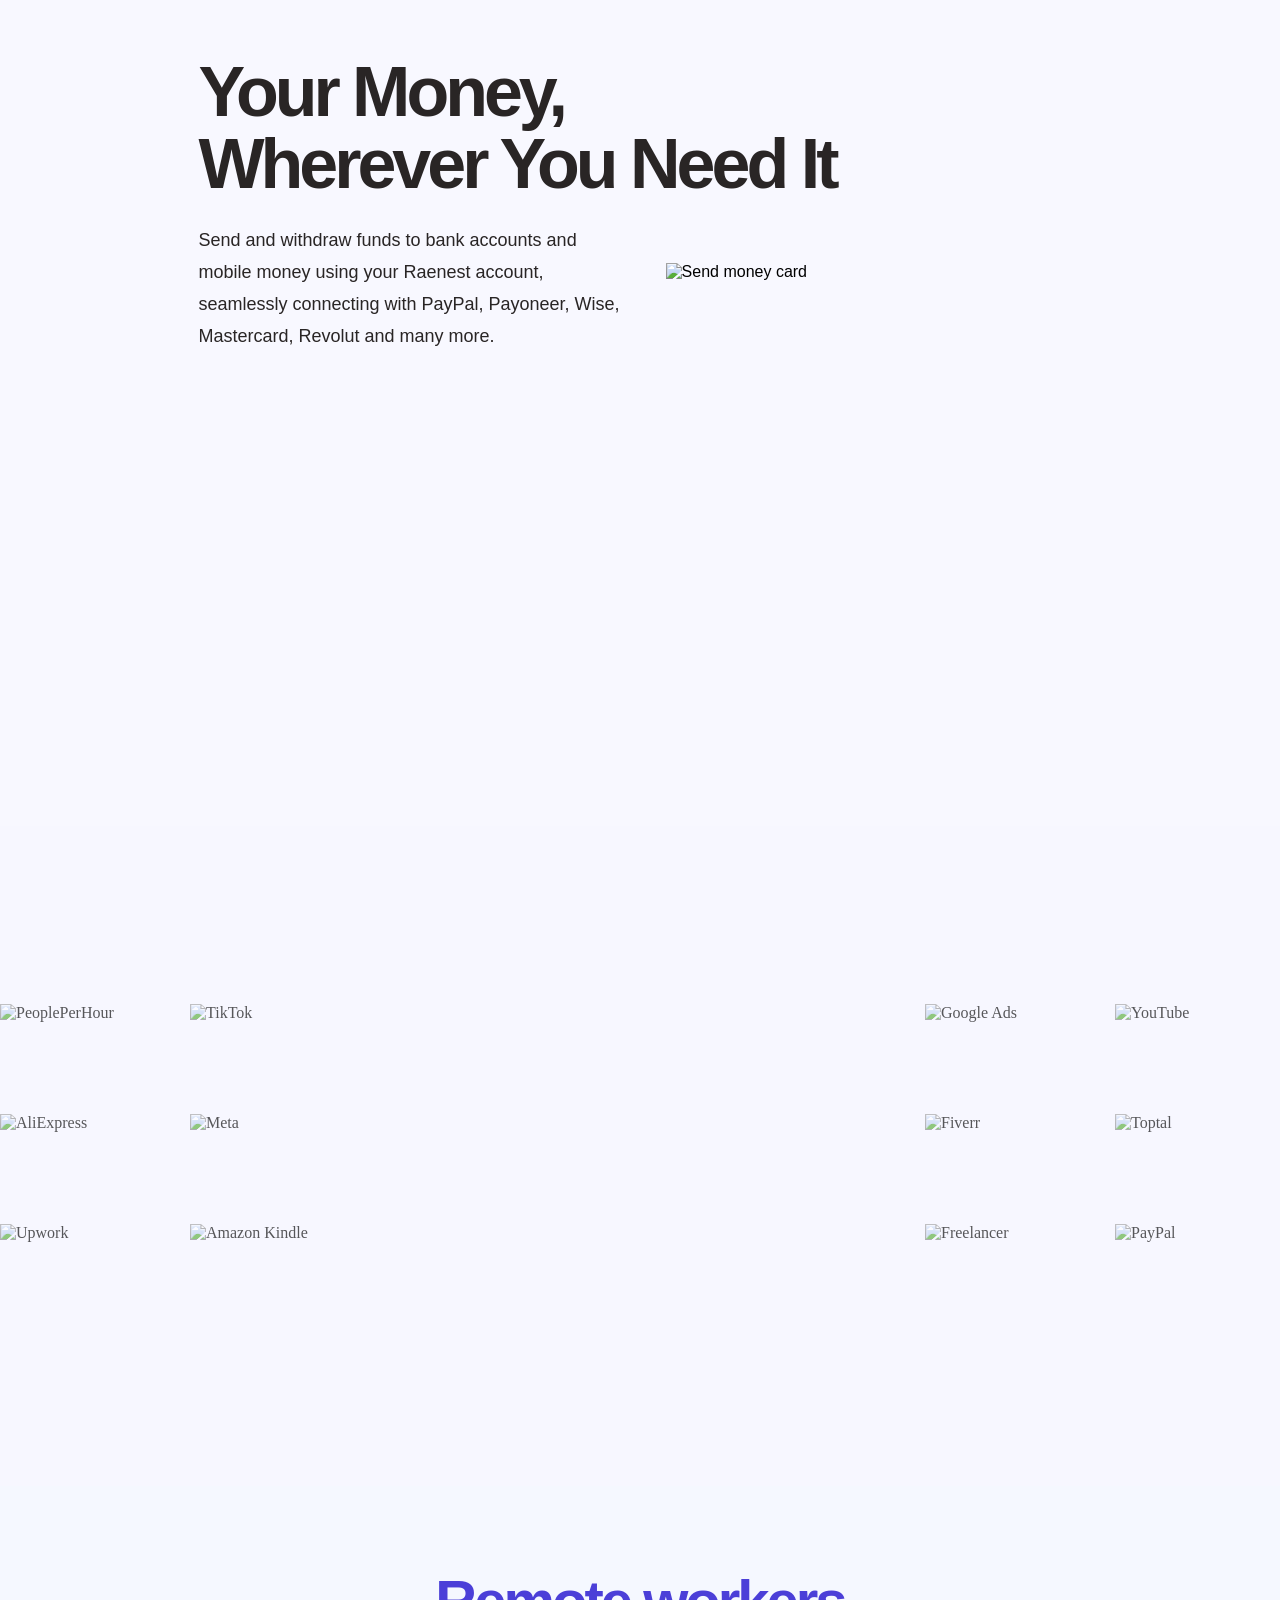
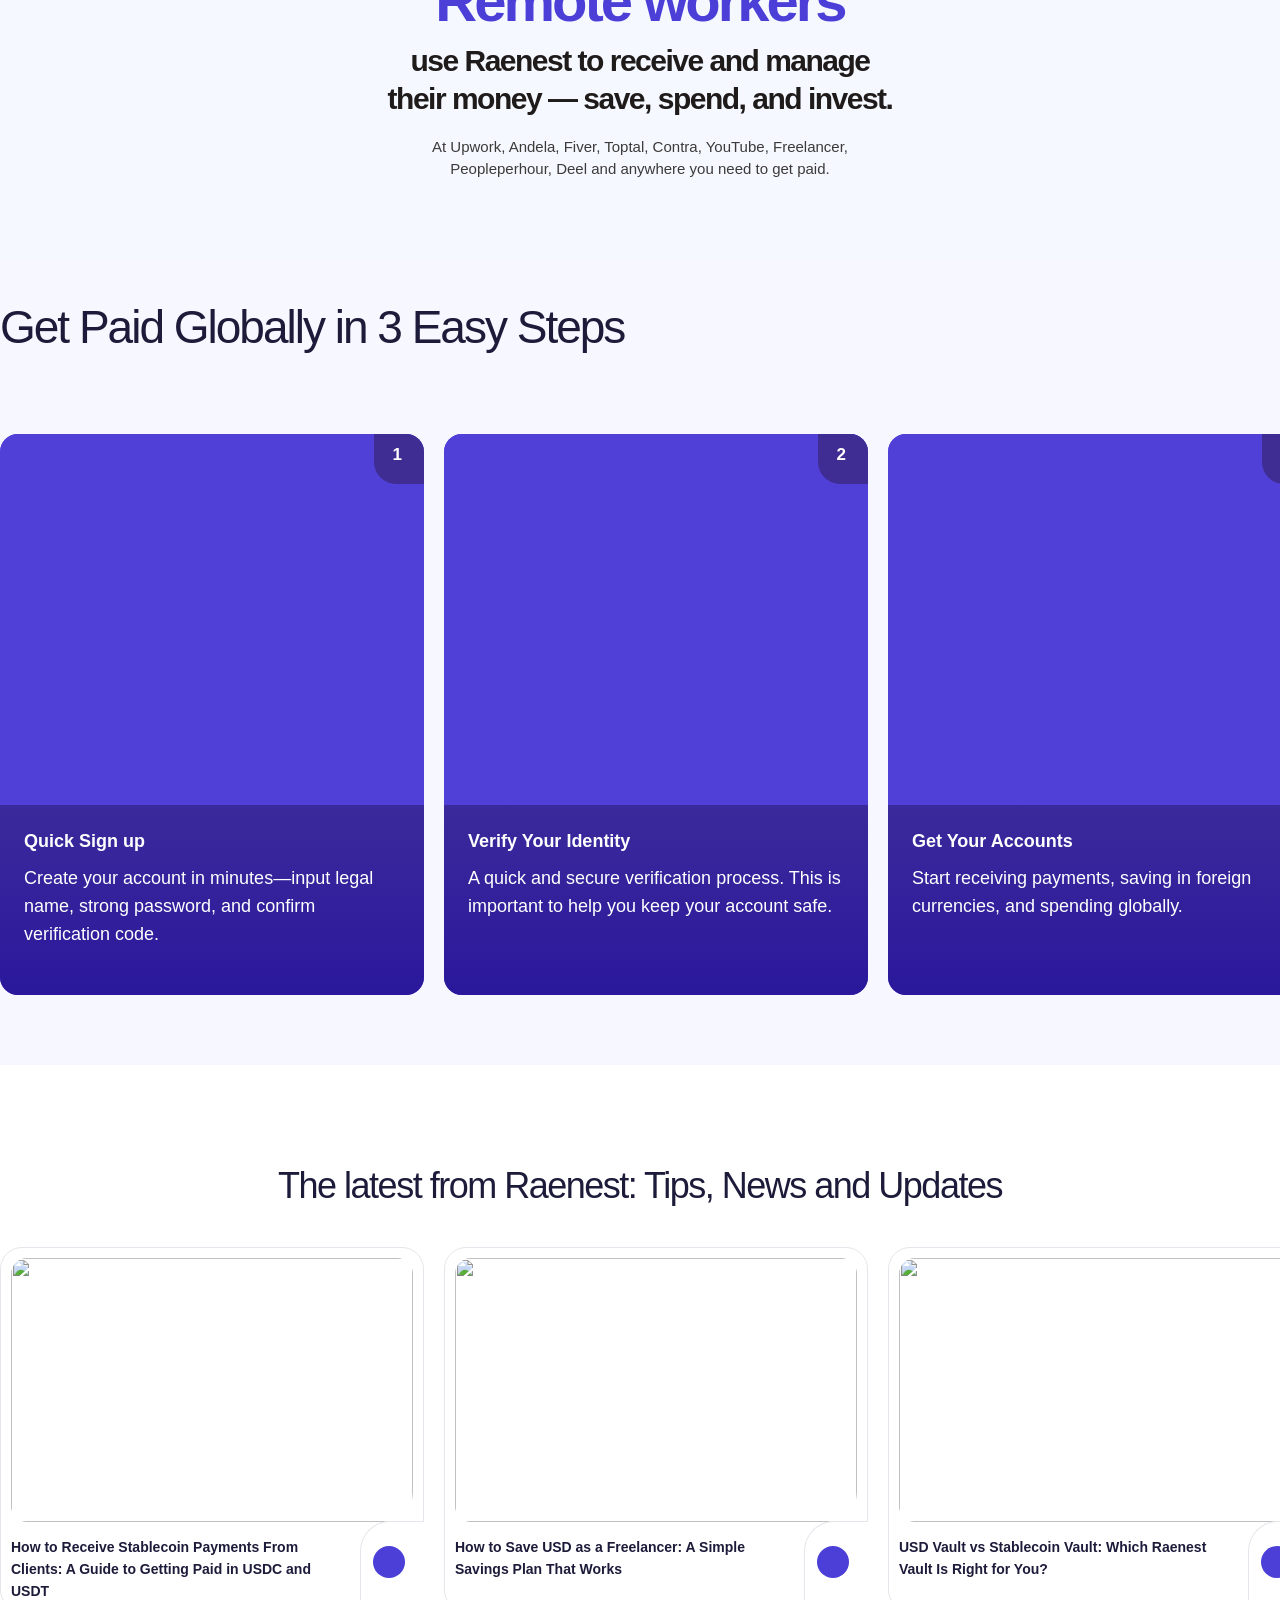
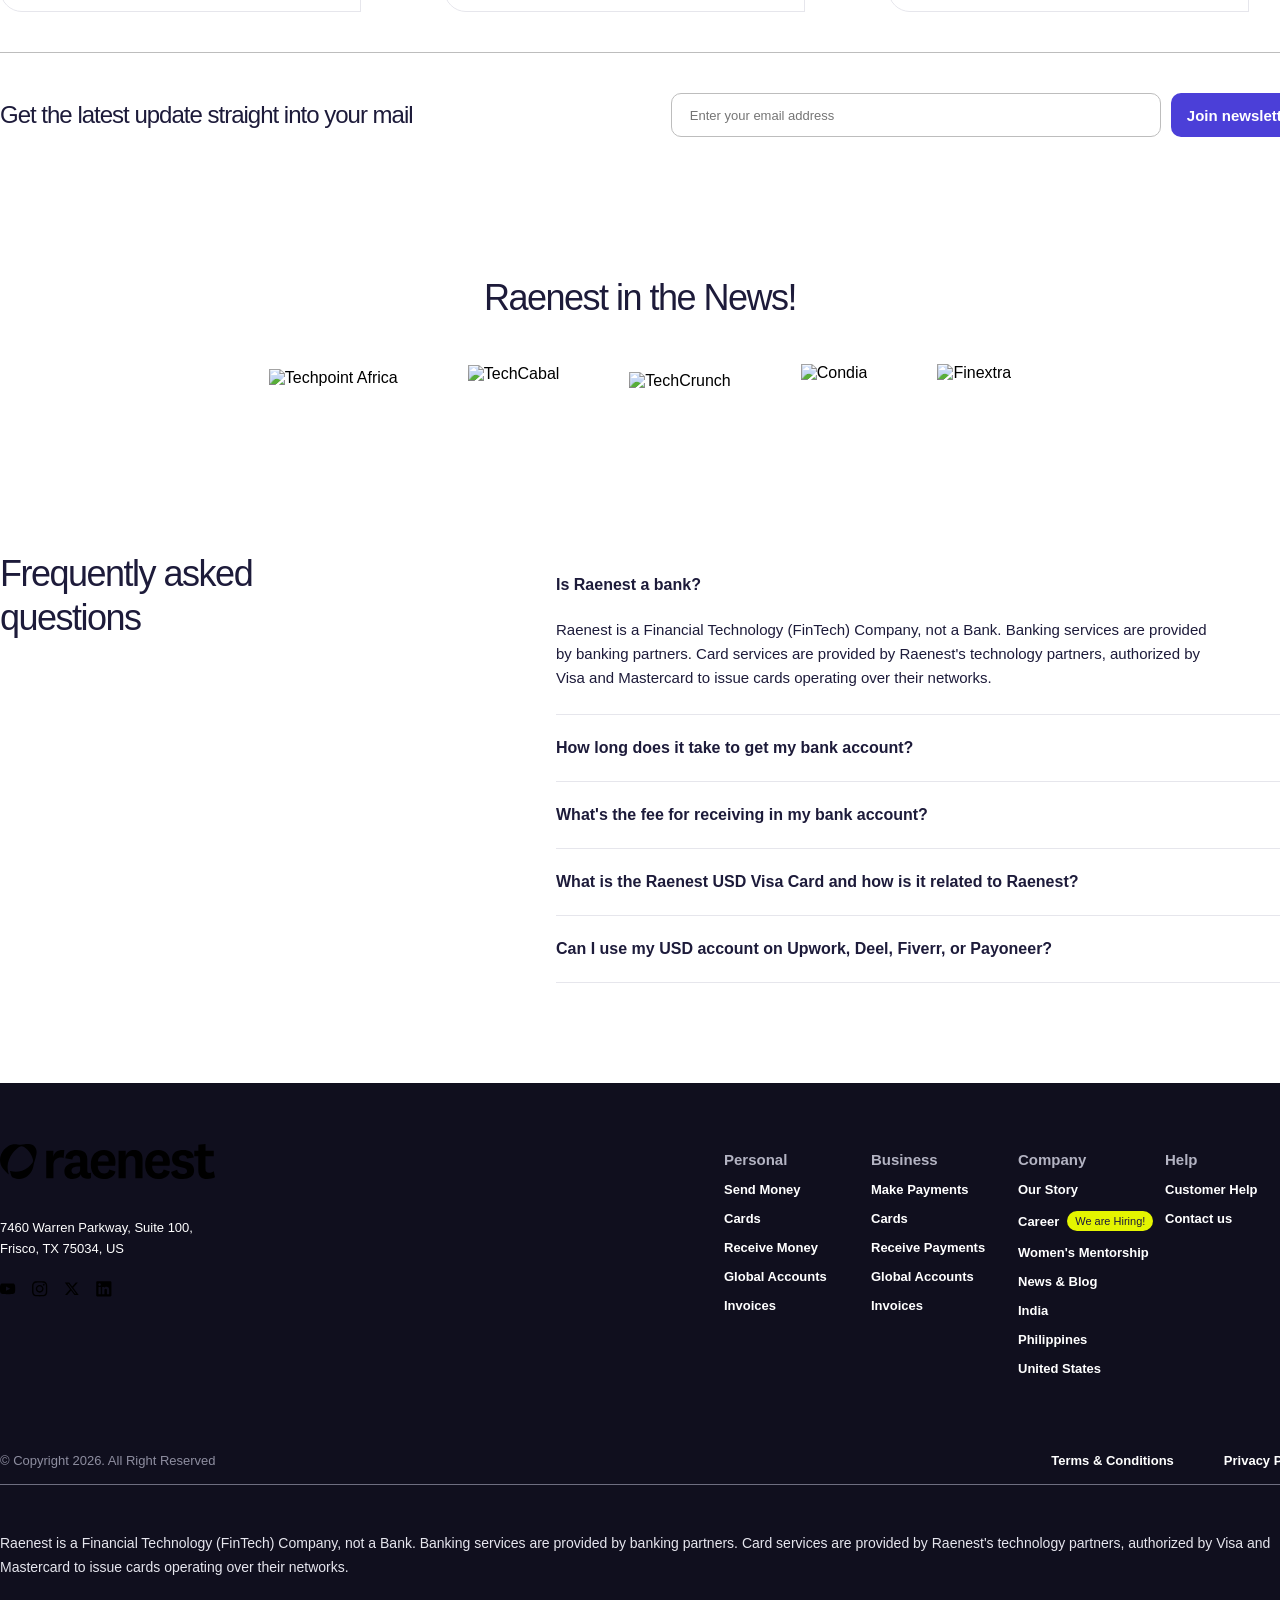
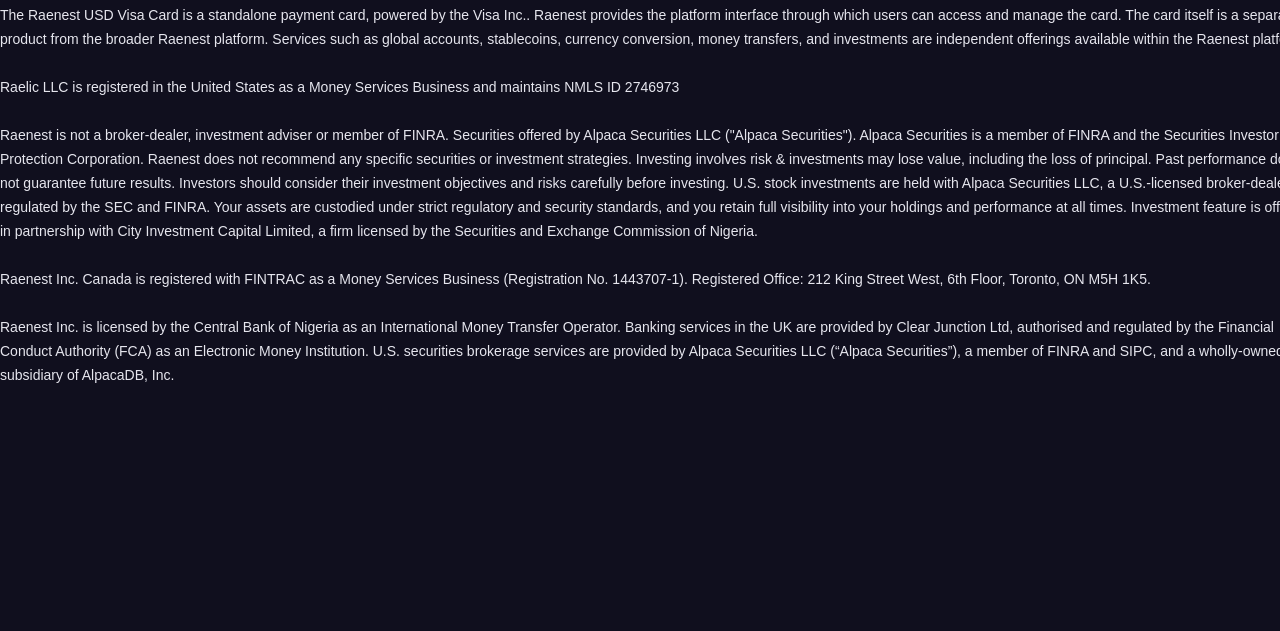
==== commit ea21edb3: "new commit" ====
--- a/index.html
+++ b/index.html
@@ -409,7 +409,7 @@
       <div class="top-text">
         <h2>The reliable way to get paid</h2>
         <p>Get paid on time, every time, with accounts in USD, GBP, or EUR, plus easy invoicing and payment links.</p>
-        <a href="#" class="learn-link">Learn more <span class="arrow-dot">&#8594;</span></a>
+        <a href="#" class="learn-link">Learn more <span class="arrow-dot"></span></a>
       </div>
     </section>
 
@@ -419,7 +419,7 @@
       <div class="top-text">
         <h2>Global Accounts</h2>
         <p>Get USD, GBP, EUR, USDT and USDC accounts in minutes so you can focus on what matters most—receiving, spending and saving your money.</p>
-        <a href="#" class="learn-link">Learn more <span class="arrow-dot">&#8594;</span></a>
+        <a href="#" class="learn-link">Learn more <span class="arrow-dot"></span></a>
       </div>
 
       <img class="top-image" src="https://cdn.prod.website-files.com/67d85bdb392a92fa03e2f524/67dbf3dd29d1f0d510cbbadb_slider%201%20ui%20element%2002.svg" alt="">
@@ -443,17 +443,17 @@
       <div class="top-text">
         <h2>Fast money transfers</h2>
         <p>Sending money is now easier and more affordable with reasonable upfront transaction fees and flexible transfer options. Get started today and send your first transfer in minutes.</p>
-        <a href="#" class="learn-link">Learn more <span class="arrow-dot">&#8594;</span></a>
-      </div>
+        <a href="#" class="learn-link">Learn more <span class="arrow-dot"></span></a>
+      </div>&#8594;
     </section>
 
     <section class="top top-earn">
       <span class="top-label">Earn</span>
 
       <div class="top-text">
-        <h2>Exclusive rewards &amp; perks</h2>
+        <h2>Exclusive rewards & perks</h2>
         <p>The more you transact, the more you earn real money — unlock monthly rewards.</p>
-        <a href="#" class="learn-link">Learn more <span class="arrow-dot">&#8594;</span></a>
+        <a href="#" class="learn-link">Learn more <span class="arrow-dot"></span></a>
       </div>
     </section>
 
@@ -664,7 +664,7 @@
           <img src="https://cdn.prod.website-files.com/67d8614570bbea9ea5932686/6aeb41f84e2b49672719824b_usd%20vs%20stablecoin.png" alt="">
         </div>
         <h3>USD Vault vs Stablecoin Vault: Which Raenest Vault Is Right for You?</h3>
-        <span class="blog-arrow">&#8594;</span>
+        <span class="blog-arrow"></span>
       </a>
 
     </div>
@@ -694,34 +694,34 @@
 
   </div>
 
-  <div class="faq">
+  <div class="accordion">
 
     <h2>Frequently asked questions</h2>
 
-    <div class="faq-list">
-
-      <details class="faq-item" open>
-        <summary>Is Raenest a bank? <span class="faq-icon"></span></summary>
+    <div class="accordion-list">
+
+      <details class="accordion-item" open>
+        <summary>Is Raenest a bank? <span class="accordion-icon"></span></summary>
         <p>Raenest is a Financial Technology (FinTech) Company, not a Bank. Banking services are provided by banking partners. Card services are provided by Raenest's technology partners, authorized by Visa and Mastercard to issue cards operating over their networks.</p>
       </details>
 
-      <details class="faq-item">
-        <summary>How long does it take to get my bank account? <span class="faq-icon"></span></summary>
+      <details class="accordion-item">
+        <summary>How long does it take to get my bank account? <span class="accordion-icon"></span></summary>
         <p>Type the answer here.</p>
       </details>
 
-      <details class="faq-item">
-        <summary>What's the fee for receiving in my bank account? <span class="faq-icon"></span></summary>
+      <details class="accordion-item">
+        <summary>What's the fee for receiving in my bank account? <span class="accordion-icon"></span></summary>
         <p>Type the answer here.</p>
       </details>
 
-      <details class="faq-item">
-        <summary>What is the Raenest USD Visa Card and how is it related to Raenest? <span class="faq-icon"></span></summary>
+      <details class="accordion-item">
+        <summary>What is the Raenest USD Visa Card and how is it related to Raenest? <span class="accordion-icon"></span></summary>
         <p>Type the answer here.</p>
       </details>
 
-      <details class="faq-item">
-        <summary>Can I use my USD account on Upwork, Deel, Fiverr, or Payoneer? <span class="faq-icon"></span></summary>
+      <details class="accordion-item">
+        <summary>Can I use my USD account on Upwork, Deel, Fiverr, or Payoneer? <span class="accordion-icon"></span></summary>
         <p>Type the answer here.</p>
       </details>
 
@@ -770,7 +770,7 @@
             <a href="#">Our Story</a>
             <a href="#" class="career">Career <span class="hiring">We are Hiring!</span></a>
             <a href="#">Women's Mentorship</a>
-            <a href="https://www.raenest.com/blog">News &amp; Blog</a>
+            <a href="https://www.raenest.com/blog">News & Blog</a>
             <a href="#">India</a>
             <a href="#">Philippines</a>
             <a href="#">United States</a>
@@ -788,7 +788,7 @@
       <div class="footer-bar">
         <span class="copyright">© Copyright 2026. All Right Reserved</span>
         <div class="footer-legal">
-          <a href="#">Terms &amp; Conditions</a>
+          <a href="#">Terms & Conditions</a>
           <a href="#">Privacy Policy</a>
         </div>
       </div>
@@ -800,7 +800,7 @@
 
         <p>Raelic LLC is registered in the United States as a Money Services Business and maintains NMLS ID 2746973</p>
 
-        <p>Raenest is not a broker-dealer, investment adviser or member of FINRA. Securities offered by Alpaca Securities LLC ("Alpaca Securities"). Alpaca Securities is a member of FINRA and the Securities Investor Protection Corporation. Raenest does not recommend any specific securities or investment strategies. Investing involves risk &amp; investments may lose value, including the loss of principal. Past performance does not guarantee future results. Investors should consider their investment objectives and risks carefully before investing. U.S. stock investments are held with Alpaca Securities LLC, a U.S.-licensed broker-dealer regulated by the SEC and FINRA. Your assets are custodied under strict regulatory and security standards, and you retain full visibility into your holdings and performance at all times. Investment feature is offered in partnership with City Investment Capital Limited, a firm licensed by the Securities and Exchange Commission of Nigeria.</p>
+        <p>Raenest is not a broker-dealer, investment adviser or member of FINRA. Securities offered by Alpaca Securities LLC ("Alpaca Securities"). Alpaca Securities is a member of FINRA and the Securities Investor Protection Corporation. Raenest does not recommend any specific securities or investment strategies. Investing involves risk & investments may lose value, including the loss of principal. Past performance does not guarantee future results. Investors should consider their investment objectives and risks carefully before investing. U.S. stock investments are held with Alpaca Securities LLC, a U.S.-licensed broker-dealer regulated by the SEC and FINRA. Your assets are custodied under strict regulatory and security standards, and you retain full visibility into your holdings and performance at all times. Investment feature is offered in partnership with City Investment Capital Limited, a firm licensed by the Securities and Exchange Commission of Nigeria.</p>
 
         <p>Raenest Inc. Canada is registered with FINTRAC as a Money Services Business (Registration No. 1443707-1). Registered Office: 212 King Street West, 6th Floor, Toronto, ON M5H 1K5.</p>
 
--- a/styling.css
+++ b/styling.css
@@ -1241,7 +1241,7 @@
 .press-logos img:nth-child(4) { height: 38px; }
 .press-logos img:nth-child(5) { height: 38px; }
 
-.faq {
+.accordion{
   display: flex;
   justify-content: space-between;
   width: 1312px;
@@ -1250,7 +1250,7 @@
   font-family: Arial, sans-serif;
 }
 
-.faq h2 {
+.accordion h2 {
   width: 300px;
   font-size: 36px;
   font-weight: normal;
@@ -1260,15 +1260,15 @@
   margin: 0;
 }
 
-.faq-list {
+.accordion-list {
   width: 756px;
 }
 
-.faq-item {
+.accordion-item {
   border-bottom: 1px solid #E6E6EC;
 }
 
-.faq-item summary {
+.accordion-item summary {
   display: flex;
   justify-content: space-between;
   align-items: center;
@@ -1280,11 +1280,11 @@
   list-style: none;
 }
 
-.faq-item summary::-webkit-details-marker {
+.accordion-item summary::-webkit-details-marker {
   display: none;
 }
 
-.faq-icon {
+.accordion-icon {
   width: 16px;
   height: 16px;
   border-radius: 50%;
@@ -1296,16 +1296,16 @@
   transition: transform 0.3s;
 }
 
-.faq-icon::after {
+.accordion-icon::after {
   content: "+";
 }
 
-.faq-item[open] .faq-icon {
+.accordion-item[open] .accordion-icon {
   background-color: #C9C9C9;
   transform: rotate(45deg);
 }
 
-.faq-item p {
+.accordion-item p {
   width: 670px;
   margin: 0;
   padding: 0 0 24px 0;
@@ -1675,11 +1675,11 @@
   .press-logos { flex-wrap: wrap; gap: 22px 32px; padding: 0 16px; }
  
 
-  .faq { width: 90%; max-width: 90%; flex-direction: column; gap: 20px; margin-top: 60px; padding-bottom: 60px; }
-  .faq h2 { width: auto; font-size: 26px; line-height: 34px; }
-  .faq-list { width: 100%; }
-  .faq-item summary { font-size: 15px; gap: 16px; }
-  .faq-item p { width: auto; font-size: 14px; }
+  .accordion { width: 90%; max-width: 90%; flex-direction: column; gap: 20px; margin-top: 60px; padding-bottom: 60px; }
+  .accordion h2 { width: auto; font-size: 26px; line-height: 34px; }
+  .accordion-list { width: 100%; }
+  .accordion-item summary { font-size: 15px; gap: 16px; }
+  .accordion-item p { width: auto; font-size: 14px; }
  
   .footer { padding: 40px 0 120px; }
   .footer-content { width: 90%; max-width: 90%; }
@@ -1921,11 +1921,10 @@
  
   .press-logos { flex-wrap: wrap; gap: 24px 44px; padding: 0 24px; }
  
-  
-  .faq { width: 90%; flex-direction: column; gap: 24px; margin-top: 80px; padding-bottom: 80px; }
-  .faq h2 { width: auto; }
-  .faq-list { width: 100%; }
-  .faq-item p { width: auto; }
+  .accordion { width: 90%; flex-direction: column; gap: 24px; margin-top: 80px; padding-bottom: 80px; }
+  .accordion h2 { width: auto; }
+  .accordion-list { width: 100%; }
+  .accordion-item p { width: auto; }
  
   .footer { padding: 50px 0 140px; }
   .footer-content { width: 90%; }
